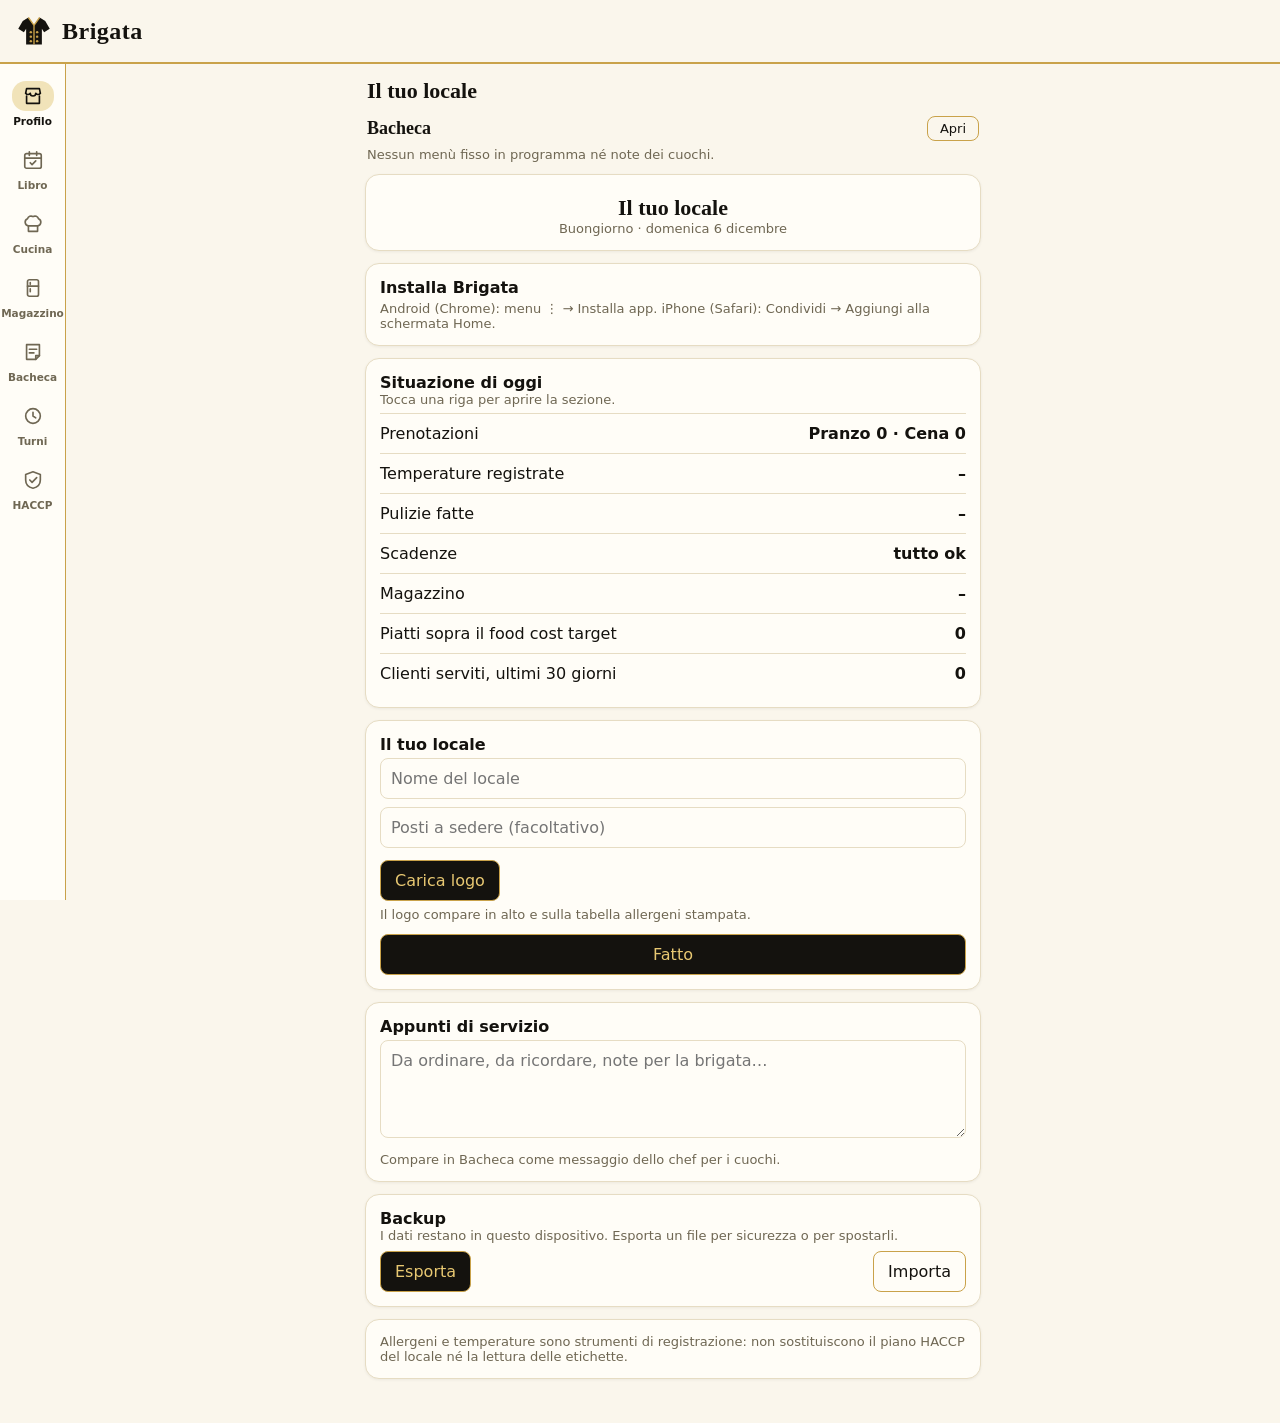
==== index.html @ e75a671b "Add files via upload" ====
<!DOCTYPE html><html lang="it"><head><meta charset="utf-8"><meta name="viewport" content="width=device-width,initial-scale=1"><meta name="theme-color" content="#faf6ec"><link rel="manifest" href="manifest.json"><link rel="icon" href="icon-192.png"><link rel="apple-touch-icon" href="icon-192.png"><title>Brigata</title>
<style>
:root{--bg:#faf6ec;--c:#fffdf7;--t:#14120e;--m:#6f6753;--p:#14120e;--a:#8a6a1c;--g:#c9a24a;--r:#b3261e;--b:#e6dcc3}
*{box-sizing:border-box}body{margin:0;font:16px system-ui,sans-serif;background:var(--bg);color:var(--t);padding:0 0 20px 66px}
header{display:flex;align-items:center;gap:10px;height:64px;padding:0 16px;margin-left:-66px;position:sticky;top:0;z-index:2;background:var(--bg);border-bottom:2px solid var(--g)}
main{padding:0 12px 12px;max-width:640px;margin:auto}
.card{background:var(--c);border:1px solid var(--b);border-radius:14px;padding:14px;margin-bottom:12px;box-shadow:0 1px 3px rgba(20,18,14,.06)}
.row{display:flex;gap:8px;align-items:center;justify-content:space-between}
.m{color:var(--m);font-size:13px}
button{font:inherit;border:1px solid var(--p);border-radius:8px;padding:10px 14px;background:var(--p);color:#e8c872;border-color:var(--g)}
button.g{background:transparent;color:var(--t);border-color:var(--g)}button.g.d{color:var(--r);border-color:var(--r)}
input,select,textarea{font:inherit;width:100%;padding:10px;border:1px solid var(--b);border-radius:8px;background:var(--c);color:var(--t);margin:4px 0}
.tag{display:inline-block;background:#f3e8c8;color:#5c4710;border-radius:20px;padding:2px 9px;font-size:12px;margin:4px 4px 0 0}
.bad{color:var(--r);font-weight:700}.ok{color:var(--t);font-weight:700}.warn{color:var(--a);font-weight:700}
nav{position:fixed;top:64px;bottom:0;left:0;width:66px;display:flex;flex-direction:column;overflow-y:auto;overflow-x:hidden;scrollbar-width:none;background:var(--c);border-right:1px solid var(--g);padding:8px 2px calc(8px + env(safe-area-inset-bottom));z-index:3}
nav button{flex:0 0 auto;width:100%;background:none;border:0;color:var(--m);border-radius:0;padding:9px 1px;font-size:10.5px;font-weight:600;display:flex;flex-direction:column;align-items:center;gap:4px}nav button.on{color:var(--t)}nav button .lb{white-space:nowrap}
dialog{border:0;border-radius:12px;width:min(94vw,560px);max-height:90vh;background:var(--c);color:var(--t);padding:16px}
.chk{display:inline-flex;gap:5px;align-items:center;margin:4px 10px 4px 0;font-size:14px}.chk input{width:auto;margin:0}
table{width:100%;border-collapse:collapse;font-size:13px}td,th{border-bottom:1px solid var(--b);padding:5px 3px;text-align:left}
@media print{nav,header,button,.np{display:none}body{background:#fff;color:#000}}
.bn{font:700 24px/1 Georgia,serif;letter-spacing:.5px;display:flex;flex-direction:column}.bn small{font:italic 12px Georgia,serif;color:var(--a);margin-top:3px;letter-spacing:0}
.pt{font:700 22px Georgia,serif;margin:14px 2px 12px}
.ic{display:flex;padding:4px 10px;border-radius:14px}nav button.on .ic{background:#f1e3b9}
input:focus,select:focus,textarea:focus{outline:2px solid var(--g)}
.bb{display:flex;gap:10px;overflow-x:auto;padding:4px 2px 14px;scroll-snap-type:x proximity}
.tile{flex:0 0 140px;height:190px;border-radius:14px;padding:12px;display:flex;flex-direction:column;justify-content:space-between;scroll-snap-align:start;border:1px solid var(--b);background:var(--c);box-shadow:0 1px 3px rgba(20,18,14,.08);overflow:hidden}
.tile.tv{background:var(--p);color:#faf6ec;border-color:var(--g)}.tile.nt{border-top:3px solid var(--g)}
.tile.add{border:1.5px dashed var(--g);align-items:center;justify-content:center;font-size:34px;color:var(--a);background:transparent;box-shadow:none}.tile.add span{font-size:13px}
.tg{font-size:12px;color:var(--g);font-weight:700;text-transform:uppercase;letter-spacing:.4px}.nt .tg{color:var(--a)}
.big{font:700 34px Georgia,serif;line-height:1.1}.big small{font:13px system-ui}
.tn,.tx{font-size:14px;margin-top:6px;display:-webkit-box;-webkit-box-orient:vertical;overflow:hidden;-webkit-line-clamp:2}.tx{-webkit-line-clamp:7}
.al{background:var(--g);color:#14120e;border-radius:8px;padding:4px 6px;font-size:11px;font-weight:700;margin-bottom:4px}.m2{font-size:12px;opacity:.8;margin-bottom:4px}
.fg{display:grid;grid-template-columns:repeat(2,1fr);gap:10px}.fc{background:var(--c);border:1px solid var(--b);border-radius:14px;padding:10px;text-align:center}.fc svg{width:100%;height:130px}
nav::-webkit-scrollbar{display:none}
.tl{display:flex;gap:10px;overflow-x:auto;margin:0 -12px 8px;padding:2px 12px 10px;scroll-snap-type:x proximity;scrollbar-width:none}
.t{flex:0 0 138px;height:188px;border:1px solid var(--b);border-radius:14px;background:var(--c);box-shadow:0 1px 3px rgba(20,18,14,.08);display:flex;flex-direction:column;overflow:hidden;scroll-snap-align:start;cursor:pointer}
.t .h{background:var(--p);color:#e8c872;padding:8px 10px;font:700 11px system-ui;text-transform:uppercase;letter-spacing:.6px}
.t .dn{font:700 30px/1.1 Georgia,serif;letter-spacing:0}.t .b{padding:8px 10px;font-size:13px;flex:1;overflow:hidden}
.t.n .h{text-transform:none;font-size:13px}.t.imp .h{background:var(--g);color:var(--p)}
.sc{margin-top:6px;background:#f3e8c8;color:#5c4710;border:1px solid var(--g);border-radius:8px;padding:3px 6px;font-size:11px;font-weight:700}
.clamp{display:-webkit-box;-webkit-line-clamp:3;-webkit-box-orient:vertical;overflow:hidden}
.sg{display:flex;background:var(--b);border-radius:12px;padding:3px;margin-bottom:12px}.sg button{flex:1;background:none;border:0;color:var(--m);padding:9px 4px;border-radius:10px;font-weight:600}.sg button.on{background:var(--c);color:var(--t);box-shadow:0 1px 2px rgba(20,18,14,.15)}
@media print{.sg{display:none}}
@media print{body{padding:0}}
.tl.sm .t{flex-basis:112px;height:152px;border-radius:12px}.tl.sm .t .h{font-size:10px;padding:6px 8px}.tl.sm .t .dn{font-size:24px}.tl.sm .t .b{padding:6px 8px;font-size:11.5px}.tl.sm .sc{font-size:10px;padding:2px 5px}
.tt{width:100%;border-collapse:separate;border-spacing:2px;table-layout:fixed;text-align:center;font-size:11px}
.tt th{font-weight:600;color:var(--m);padding:2px 0;line-height:1.25}.tt th.tdy{color:var(--t);box-shadow:inset 0 -2px 0 var(--g)}
.tt td{padding:0}.tt td.tnm{text-align:left;font-size:12px;font-weight:600;overflow:hidden;text-overflow:ellipsis;white-space:nowrap;padding-right:4px;cursor:pointer}
.tt td.txc{background:repeating-linear-gradient(135deg,var(--b) 0 4px,transparent 4px 8px);border-radius:7px}
.tc{display:flex;align-items:center;justify-content:center;height:30px;border-radius:7px;font-weight:700;font-size:12px;cursor:pointer;border:1px dashed var(--b)}
.sP{background:#f1e3b9;color:#5c4710;border:0}.sC{background:#14120e;color:#e8c872;border:0}.sD{background:#c9a24a;color:#14120e;border:0}.sR{border:1px dashed var(--m);color:var(--m)}.sF{background:#e6dcc3;color:#6f6753;border:0}
.tc.tx{opacity:.4;text-decoration:line-through}.tcl{font-style:normal;font-size:9px;color:var(--r);font-weight:700}.tw{width:100%;border-collapse:separate;border-spacing:4px 3px}.tw td{padding:0}
.tw-row{display:flex;gap:10px;padding:10px;border-radius:12px;background:var(--c);border:1px solid var(--b);margin-bottom:8px;cursor:pointer}
.tw-row.tdy{border-color:var(--g);box-shadow:0 0 0 1px var(--g)}.tw-row.off{opacity:.75}
.tw-d{flex:0 0 38px;text-align:center;font-size:11px;color:var(--m);text-transform:uppercase}.tw-d b{display:block;font:700 22px/1.1 Georgia,serif;color:var(--t)}
.tw-r{flex:1;min-width:0}.tw-s{display:flex;gap:6px;align-items:flex-start;margin-bottom:3px}
.tw-s i{font-style:normal;font-size:10px;font-weight:700;color:var(--a);text-transform:uppercase;letter-spacing:.4px;flex:0 0 44px;padding-top:4px}
.tw-c{display:inline-block;background:#f1e3b9;color:#5c4710;border-radius:999px;padding:2px 9px;font-size:12px;margin:0 4px 3px 0;font-weight:600}.tw-c.c{background:#14120e;color:#e8c872}
.tw-x{display:inline-block;background:repeating-linear-gradient(135deg,var(--b) 0 4px,transparent 4px 8px);border-radius:6px;padding:2px 10px;font-size:11px;color:var(--m)}
.tw-wc{flex:1;text-align:center;border-radius:8px;font-size:10px;color:var(--m);cursor:pointer;padding:2px 0}.tw-wc b{display:block;font-size:13px;color:var(--t)}.tw-wc.tdy b{box-shadow:inset 0 -2px 0 var(--g)}
.tw-k{margin-top:3px;height:26px;display:flex;align-items:center;justify-content:center;border-radius:6px;font-weight:700;font-size:11px;border:1px dashed var(--b)}
.tw-k.sP,.tw-k.sC,.tw-k.sD,.tw-k.sF{border:0}.tw-k.xc{border:0;background:repeating-linear-gradient(135deg,var(--b) 0 4px,transparent 4px 8px)}
button:disabled{opacity:.35}
.gr{display:grid;grid-template-columns:14px repeat(7,minmax(0,1fr));gap:2px;margin:0 -12px 6px}.gr>div{min-width:0}
.gr-th{text-align:center;font-size:10px;color:var(--m);line-height:1.2;padding:2px 0;cursor:pointer;text-transform:uppercase}.gr-th b{display:block;font-size:15px;color:var(--t);font-family:Georgia,serif}
.gr-th.tdy b{box-shadow:inset 0 -2px 0 var(--g)}.gr-th.off{opacity:.45}
.gr-bl{writing-mode:vertical-rl;transform:rotate(180deg);font-size:9px;font-weight:700;letter-spacing:.7px;text-transform:uppercase;color:var(--a);display:flex;align-items:center;justify-content:center}
.gr-c{min-height:54px;border-radius:8px;border:1px solid var(--b);background:var(--c);padding:2px 1px;cursor:pointer;overflow:hidden}.gr-c:empty{background:transparent;border:1px dashed var(--b)}
.gr-c.x{border:0;background:repeating-linear-gradient(135deg,var(--b) 0 4px,transparent 4px 8px);cursor:default}
.gr-n{display:block;font-size:9px;letter-spacing:-.2px;font-weight:600;border-radius:5px;padding:1px 2px;margin-bottom:2px;overflow:hidden;text-overflow:ellipsis;white-space:nowrap;background:#f1e3b9;color:#5c4710}
.gr-n.c{background:#14120e;color:#e8c872}.gr-n.r{background:transparent;border:1px dashed var(--m);color:var(--m)}.gr-n.f{background:#e6dcc3;color:#6f6753}
.gr-th.ex::after{content:'';display:block;width:5px;height:5px;border-radius:50%;background:var(--g);margin:1px auto 0}
</style></head><body><header></header><main></main><nav></nav><dialog id="d"></dialog><input type="file" id="f" accept=".json" hidden>
<script>
const AL=['Glutine','Crostacei','Uova','Pesce','Arachidi','Soia','Latte','Frutta a guscio','Sedano','Senape','Sesamo','Solfiti','Lupini','Molluschi'];
const PRE={
'Ristorante':{u:[['Frigo cucina',0,4],['Frigo carni',0,4],['Frigo pesce',-1,2],['Freezer',-25,-18]],t:['Pulizia piani e taglieri','Sanificazione attrezzature','Pulizia pavimenti','Controllo scadenze e rotazione','Pulizia cappa e friggitrice']},
'Bar':{u:[['Frigo latticini',0,4],['Banco frigo',0,4],['Freezer',-25,-18]],t:['Pulizia macchina caffè','Pulizia banco','Sanificazione frullatori','Controllo scadenze','Pulizia servizi']},
'Pasticceria':{u:[['Frigo creme',0,4],['Vetrina refrigerata',0,4],['Freezer',-25,-18]],t:['Sanificazione piani e impastatrici','Pulizia forni','Controllo scadenze e lotti','Pulizia laboratorio','Controllo infestanti']},
'Gastronomia':{u:[['Frigo',0,4],['Banco caldo',65,90],['Freezer',-25,-18]],t:['Sanificazione piani','Pulizia gastronorm e carrelli','Controllo scadenze','Etichettatura prodotti','Pulizia pavimenti']},
'Hotel e mensa':{u:[['Frigo',0,4],['Freezer',-25,-18],['Buffet freddo',0,10],['Buffet caldo',60,90]],t:['Sanificazione cucina','Pulizia buffet','Controllo scadenze','Pulizia pavimenti','Campioni pasto']}};
let S;try{S=JSON.parse(localStorage.getItem('cp'))}catch(e){}
S=S||{loc:'',ing:[],rec:[],u:[],t:[],log:[],done:{}};
const save=()=>{try{localStorage.setItem('cp',JSON.stringify(S))}catch(e){}};
const $=s=>document.querySelector(s),uid=()=>Math.random().toString(36).slice(2,9);
const eur=n=>n.toLocaleString('it-IT',{style:'currency',currency:'EUR'});
const esc=s=>String(s??'').replace(/[&<>"]/g,c=>({'&':'&amp;','<':'&lt;','>':'&gt;','"':'&quot;'}[c]));
const today=()=>new Date().toLocaleDateString('sv'),hm=()=>new Date().toLocaleTimeString('it',{hour:'2-digit',minute:'2-digit'});
const ig=id=>S.ing.find(x=>x.id==id);
const cost=r=>r.items.reduce((s,x)=>{const i=ig(x.i);return i?s+(i.u=='pz'?x.q*i.p:x.q/1000*i.p):s},0);
const als=r=>[...new Set(r.items.flatMap(x=>(ig(x.i)||{al:[]}).al))].sort((a,b)=>a-b);
const tags=a=>a.map(k=>`<span class=tag>${AL[k]}</span>`).join('');
const v=(d,n)=>d.querySelector(`[name=${n}]`).value;
let tab='pro';S.lots=S.lots||[];S.pren=S.pren||[];S.fr=S.fr||[];S.pr=S.pr||[];S.sp=S.sp||[];S.nt=S.nt||[];S.tv=S.tv||[];S.st=S.st||[];S.sh=S.sh||{};S.cl=S.cl||[];S.cw=S.cw||[];S.mag=S.mag||{f:[],shop:[],cu:[]};S.bach=S.bach||[];const days=d=>Math.round((new Date(d)-new Date(today()))/864e5);
function ed(t,h,ok){const d=$('#d');d.innerHTML=`<h3 style="margin-top:0">${t}</h3>${h}<div class=row style="margin-top:12px"><button class=g type=button id=x>Annulla</button><button type=button id=s>Salva</button></div>`;if(!d.open)d.showModal();$('#x').onclick=()=>d.close();$('#s').onclick=()=>{if(ok(d)!==false){d.close();save();draw()}}}
function eIng(id){const n=!id,i=ig(id)||{id:uid(),n:'',p:0,u:'kg',al:[],f:''};
ed(n?'Nuovo ingrediente':'Ingrediente',`<input name=n placeholder="Nome" value="${esc(i.n)}"><div class=row><input name=p type=number step=0.01 placeholder="Prezzo €" value="${i.p||''}"><select name=u>${['kg','l','pz'].map(u=>`<option ${u==i.u?'selected':''}>${u}</option>`).join('')}</select></div><input name=f placeholder="Fornitore" value="${esc(i.f)}"><div class=m>Allergeni presenti</div>${AL.map((a,k)=>`<label class=chk><input type=checkbox value=${k} ${i.al.includes(k)?'checked':''}>${a}</label>`).join('')}`,d=>{if(!v(d,'n').trim())return false;Object.assign(i,{n:v(d,'n').trim(),p:+v(d,'p')||0,u:v(d,'u'),f:v(d,'f'),al:[...d.querySelectorAll('.chk input:checked')].map(c=>+c.value)});if(n)S.ing.push(i)})}
function eRec(id){if(!S.ing.length)return alert('Aggiungi prima almeno un ingrediente.');const n=!id,r=S.rec.find(x=>x.id==id)||{id:uid(),n:'',s:1,fc:30,pv:0,items:[]};
const row=x=>`<div class="row it"><select>${S.ing.map(i=>`<option value=${i.id} ${i.id==x.i?'selected':''}>${esc(i.n)} (${i.u=='pz'?'pz':i.u=='kg'?'g':'ml'})</option>`).join('')}</select><input type=number step=any placeholder="Qtà" value="${x.q||''}" style="width:90px"></div>`;
ed(n?'Nuova ricetta':'Ricetta',`<input name=n placeholder="Nome piatto" value="${esc(r.n)}"><div class=row><input name=s type=number min=1 placeholder="Porzioni" value="${r.s}"><input name=fc type=number placeholder="Food cost target %" value="${r.fc}"></div><input name=pv type=number step=0.01 placeholder="Prezzo di vendita € (facoltativo)" value="${r.pv||''}"><div class=m>Ingredienti: quantità totale della ricetta (g, ml o pezzi)</div><div id=its>${r.items.map(row).join('')}</div><button type=button class=g id=ad>+ Ingrediente</button>`,d=>{if(!v(d,'n').trim())return false;Object.assign(r,{n:v(d,'n').trim(),s:Math.max(1,+v(d,'s')||1),fc:+v(d,'fc')||30,pv:+v(d,'pv')||0,items:[...d.querySelectorAll('.it')].map(e=>({i:e.querySelector('select').value,q:+e.querySelector('input').value||0})).filter(x=>x.q>0)});if(n)S.rec.push(r)});
$('#ad').onclick=()=>$('#its').insertAdjacentHTML('beforeend',row({}));if(!r.items.length)$('#ad').click()}
function eTemp(id){const u=S.u.find(x=>x.id==id);ed(esc(u.n),`<input name=t type=number step=0.1 placeholder="Temperatura °C (ammessi ${u.a} / ${u.b})"><input name=note placeholder="Azione correttiva (se fuori range)">`,d=>{const t=parseFloat(v(d,'t'));if(isNaN(t))return false;const ok=t>=u.a&&t<=u.b;if(!ok&&!v(d,'note').trim()){alert('Fuori range: indica l\'azione correttiva.');return false}S.log.push({u:u.id,n:u.n,t,ok,note:v(d,'note'),d:today(),h:hm()});S.log=S.log.slice(-1000)})}
const nUnit=()=>ed('Nuova zona',`<input name=n placeholder="Nome (es. Frigo verdure)"><div class=row><input name=a type=number placeholder="Min °C"><input name=b type=number placeholder="Max °C"></div>`,d=>{if(!v(d,'n').trim()||v(d,'a')===''||v(d,'b')==='')return false;S.u.push({id:uid(),n:v(d,'n').trim(),a:+v(d,'a'),b:+v(d,'b')})});
const nLot=()=>ed('Nuovo lotto',`<input name=n placeholder="Prodotto"><input name=l placeholder="Lotto / fornitore"><div class=m>Scadenza</div><input name=e type=date>`,d=>{if(!v(d,'n').trim()||!v(d,'e'))return false;S.lots.push({id:uid(),n:v(d,'n').trim(),l:v(d,'l'),e:v(d,'e')})});
const nTask=()=>ed('Nuovo compito di pulizia',`<input name=n placeholder="Compito">`,d=>{if(!v(d,'n').trim())return false;S.t.push({id:uid(),n:v(d,'n').trim()})});
function vI(){return `<button data-a=ni style="width:100%;margin-bottom:10px">+ Nuovo ingrediente</button>`+([...S.ing].sort((a,b)=>a.n.localeCompare(b.n)).map(i=>`<div class=card><div class=row><b>${esc(i.n)}</b><span>${eur(i.p)}/${i.u}</span></div><div class=m>${esc(i.f)}</div>${tags(i.al)}<div class=row style="margin-top:8px"><button class=g data-a=ei data-id=${i.id}>Modifica</button><button class="g d" data-a=di data-id=${i.id}>Elimina</button></div></div>`).join('')||'<div class=m>Inizia dagli ingredienti: prezzo e allergeni alimentano tutto il resto.</div>')}
function vR(){return `<button data-a=nr style="width:100%;margin-bottom:10px">+ Nuova ricetta</button>`+(S.rec.map(r=>{const c=cost(r),cp=c/r.s,sug=cp/(r.fc/100),fr=r.pv?cp/r.pv*100:0;return `<div class=card><div class=row><b>${esc(r.n)}</b><span class=m>${r.s} porz.</span></div><div class=m>Costo ricetta ${eur(c)} · per porzione <b>${eur(cp)}</b></div><div>Prezzo consigliato (food cost ${r.fc}%): <b>${eur(sug)}</b></div>${r.pv?`<div class="${fr>r.fc?'bad':'ok'}">Food cost reale ${fr.toFixed(1)}% · margine ${eur(r.pv-cp)}</div>`:''}${tags(als(r))}<div class=row style="margin-top:8px"><button class=g data-a=er data-id=${r.id}>Modifica</button><button class="g d" data-a=dr data-id=${r.id}>Elimina</button></div></div>`}).join('')||'<div class=m>Crea una ricetta: costo e allergeni si calcolano da soli.</div>')}
function vM(){return `<div class="card np"><div class=m>Tabella allergeni (Reg. UE 1169/2011) calcolata dagli ingredienti. Verifica sempre le etichette dei prodotti.</div><div class=row style="margin-top:8px"><button data-a=print>Stampa / PDF</button><button class=g data-a=share>Condividi testo</button></div></div>`+(S.logo?`<img src="${S.logo}" alt="" style="height:64px">`:'')+(S.loc?`<h2>${esc(S.loc)}</h2>`:'')+(S.rec.map(r=>{const a=als(r);return `<div class=card><b>${esc(r.n)}</b><div>${a.length?tags(a):'<span class=ok>Nessun allergene dichiarato</span>'}</div></div>`}).join('')||'<div class=m>Nessun piatto: aggiungi le ricette.</div>')}
function vH(){const D=today(),L=[...S.log].reverse();return `${vPr()}<div class=card><b>Temperature</b>${S.u.map(u=>{const l=L.find(x=>x.u==u.id);return `<div class=row style="margin-top:8px"><div>${esc(u.n)}<div class=m>${u.a}° / ${u.b}°${l?` · ultima <span class="${l.ok?'':'bad'}">${l.t}°</span> ${l.d.slice(5)} ${l.h}`:''}</div></div><div class=row><button data-a=temp data-id=${u.id}>Registra</button><button class="g d" data-a=du data-id=${u.id}>✕</button></div></div>`}).join('')||'<div class=m>Nessuna zona: aggiungila o carica un profilo in Altro.</div>'}<button class=g data-a=nu style="margin-top:10px">+ Zona</button></div>
<div class=card><b>Lotti e scadenze</b>${[...S.lots].sort((a,b)=>a.e.localeCompare(b.e)).map(x=>{const k=days(x.e);return `<div class=row style="margin-top:8px"><div>${esc(x.n)}<div class=m>${esc(x.l)} · scade ${x.e.slice(5)}</div></div><div class=row><span class="${k<0?'bad':k<=2?'warn':''}">${k<0?'scaduto':k==0?'oggi':k+' g'}</span><button class="g d" data-a=dl data-id=${x.id}>✕</button></div></div>`}).join('')}<button class=g data-a=nl style="margin-top:10px">+ Lotto</button></div>
<div class=card><b>Pulizie di oggi</b>${S.t.map(t=>`<div class=row><label class=chk><input type=checkbox data-a=done data-id=${t.id} ${S.done[D+t.id]?'checked':''}>${esc(t.n)}</label><button class="g d" data-a=dt data-id=${t.id}>✕</button></div>`).join('')}<button class=g data-a=nt style="margin-top:10px">+ Compito</button></div>
<div class=card><div class=row><b>Registro temperature</b><button class="g np" data-a=print>Stampa</button></div><table>${L.slice(0,40).map(x=>`<tr><td>${x.d.slice(5)} ${x.h}</td><td>${esc(x.n)}</td><td class="${x.ok?'':'bad'}">${x.t}°</td><td class=m>${esc(x.note)}</td></tr>`).join('')||'<tr><td class=m>Ancora nessuna lettura.</td></tr>'}</table></div>`}
function vA(){return `<div class=card><input id=loc placeholder="Nome del locale" value="${esc(S.loc)}"></div><div class=card><b>Backup</b><div class=m>I dati restano in questo dispositivo. Esporta un file per sicurezza o per spostarli.</div><div class=row style="margin-top:8px"><button data-a=exp>Esporta</button><button class=g data-a=imp>Importa</button></div></div><div class="card m">Allergeni e temperature sono strumenti di registrazione: non sostituiscono il piano HACCP del locale né la lettura delle etichette.</div>`}
const sv=p=>`<svg viewBox="0 0 24 24" width=22 height=22 fill=none stroke=currentColor stroke-width=1.8 stroke-linecap=round stroke-linejoin=round>${p}</svg>`;
const IC={ing:sv('<path d="M3 9h18l-2 11H5z"/><path d="M8 9l3-5M16 9l-3-5"/>'),rec:sv('<path d="M12 6c-2-2-5-2-8-2v14c3 0 6 0 8 2 2-2 5-2 8-2V4c-3 0-6 0-8 2zM12 6v14"/>'),men:sv('<path d="M3 18h18"/><path d="M5 18a7 7 0 0 1 14 0"/><path d="M12 11V8.5"/><circle cx="12" cy="7.5" r="1"/>'),hac:sv('<path d="M12 3l8 3v6c0 5-3.5 8-8 9-4.5-1-8-4-8-9V6z"/><path d="M8.5 12l2.5 2.5 5-5"/>'),pro:sv('<path d="M4 9l1-5h14l1 5"/><path d="M4 9a3 3 0 0 0 5 0 3 3 0 0 0 6 0 3 3 0 0 0 5 0"/><path d="M5 12v8h14v-8"/>'),mag:sv('<rect x="6" y="2" width="12" height="20" rx="2"/><path d="M6 10h12M9 5v3M9 13v4"/>'),mag:sv('<rect x="6" y="3" width="12" height="18" rx="2"/><path d="M6 10h12M9 6v2M9 13v3"/>'),bac:sv('<path d="M5 4h14v12l-4 4H5z"/><path d="M15 20v-4h4M8 9h8M8 13h5"/>'),cuc:sv('<path d="M7 14v6h10v-6"/><path d="M7 14a4 4 0 0 1-1-7.7A4 4 0 0 1 12 4a4 4 0 0 1 6 2.3A4 4 0 0 1 17 14z"/>'),tur:sv('<circle cx="12" cy="12" r="8"/><path d="M12 8v4l3 2"/>'),pre:sv('<rect x="3" y="5" width="18" height="16" rx="2"/><path d="M3 10h18M8 3v4M16 3v4M9 15l2 2 4-4"/>'),alt:sv('<path d="M4 7h10M18 7h2M4 17h2M10 17h10"/><circle cx="16" cy="7" r="2"/><circle cx="8" cy="17" r="2"/>')};
const LOGO=`<svg viewBox="0 0 32 32" width=36 height=36><path d="M11 4 6 7l-4 7 5 3 2-3v14h14V14l2 3 5-3-4-7-5-3-5 7z" fill="#14120e"/><path d="M11 4l5 7 5-7M16 11v17" fill=none stroke="#c9a24a" stroke-width=1.2 stroke-linejoin=round /><g fill="#c9a24a"><circle cx=13.2 cy=17 r=1.1 /><circle cx=13.2 cy=21 r=1.1 /><circle cx=13.2 cy=25 r=1.1 /><circle cx=18.8 cy=17 r=1.1 /><circle cx=18.8 cy=21 r=1.1 /><circle cx=18.8 cy=25 r=1.1 /></g></svg>`;
const hdr=()=>{$('header').innerHTML=LOGO+`<div class=bn>Brigata${S.loc?`<small>${esc(S.loc)}</small>`:''}</div>`+(S.logo?`<img src="${S.logo}" alt="" style="margin-left:auto;height:36px;width:36px;border-radius:50%;object-fit:cover;border:1px solid var(--g)">`:'')};
const UN=['kg','g','l','ml','pz','ct','pacchetti'];let cf=null;const gF=()=>S.mag.f.find(x=>x.id==cf);
const fSvg=f=>{const it=f.items,dots=(c,x,y)=>Array.from({length:Math.min(c,7)},(_,i)=>`<circle cx=${x+i*7} cy=${y} r=2.4 fill="#c9a24a"/>`).join('');
if(f.k=='cong')return `<svg viewBox="0 0 100 62"><rect x=3 y=22 width=94 height=38 rx=6 fill="#14120e"/><rect x=3 y=8 width=94 height=18 rx=7 fill="#2a2620"/><rect x=38 y=14 width=24 height=4 rx=2 fill="#c9a24a"/>${dots(it.length,30,43)}</svg>`;
const d2=f.k=='frigo'&&f.d==2,h=88/f.sh;let s=`<svg viewBox="0 0 70 110"><rect x=3 y=3 width=64 height=104 rx=7 fill="#14120e" ${f.k=='cella'?'stroke="#c9a24a" stroke-width=1.5':''}/>${d2?'<path d="M35 6v98" stroke="#c9a24a" stroke-width=1.2 />':''}`;
for(let i=0;i<f.sh;i++){const y=12+h*(i+1)-4;s+=`<path d="M9 ${y}h52" stroke="#c9a24a" stroke-opacity=.4 />${dots(it.filter(x=>x.sf==i).length,13,y-5)}`}
return s+(d2?'<rect x=29 y=50 width=2.5 height=18 rx=1.2 fill="#c9a24a"/><rect x=38.5 y=50 width=2.5 height=18 rx=1.2 fill="#c9a24a"/>':'<rect x=57 y=50 width=2.5 height=18 rx=1.2 fill="#c9a24a"/>')+'</svg>'};
const KL={cella:'Cella',frigo:'Frigo',cong:'Congelatore'};
const fCard=f=>{const w=f.items.filter(x=>x.e&&days(x.e)<=2).length;return `<div class=fc data-a=gfo data-id=${f.id}>${fSvg(f)}<b>${esc(f.n)}</b><div class=m>${KL[f.k]}${f.k=='cong'?'':' · '+f.sh+(f.k=='cella'?' scaff.':' ripiani')} · ${f.items.length} art.</div>${w?`<div class=warn>${w} in scadenza</div>`:''}</div>`};
function vG(){const m=S.mag,L=m.shop;return `<button data-a=gf style="width:100%;margin-bottom:10px">+ Frigorifero, cella o congelatore</button>`+(m.f.length?`<div class=fg>${m.f.map(fCard).join('')}</div>`:`<div class=m>Aggiungi i tuoi frigoriferi per tenere l'inventario di tutto quello che hai in cucina.</div>`)+`<h3 class=pt style="font-size:17px">Lista della spesa</h3><div class=card>${L.map(x=>`<div class=row style="padding:6px 0"><label class=chk style="flex:1"><input type=checkbox data-a=gsd data-id=${x.id} ${x.done?'checked':''}><span style="${x.done?'text-decoration:line-through;color:var(--m)':''}">${esc(x.n)}</span></label><span class=m>${x.q?x.q+' '+esc(x.u):''}</span><button class="g d" data-a=gsx data-id=${x.id}>✕</button></div>`).join('')||'<div class=m>Vuota. Dal dettaglio di un frigo tocca "Spesa" accanto a un articolo.</div>'}<div class=row style="margin-top:10px;justify-content:flex-start"><button class=g data-a=gsn>+ Voce</button>${L.length?'<button data-a=gsh>Condividi</button>':''}${L.some(x=>x.done)?'<button class=g data-a=gsc>Svuota spuntati</button>':''}</div></div>`}
function gDet(id){cf=id;const f=gF();if(!f)return;const d=$('#d'),sl=f.k=='cong'?['Pozzetto']:Array.from({length:f.sh},(_,i)=>(f.k=='cella'?'Scaffale ':'Ripiano ')+(i+1)),
rows=k=>f.items.filter(x=>x.sf==k).map(it=>{const e=it.e?days(it.e):null;return `<div class=row style="padding:6px 0;border-top:1px solid var(--b)"><div data-a=gie data-id=${it.id}>${esc(it.n)}<div class=m>${it.q} ${esc(it.u)}${it.e?` · <span class="${e<0?'bad':e<=2?'warn':''}">${e<0?'scaduto':e==0?'scade oggi':'scade tra '+e+' g'}</span>`:''}</div></div><div class=row style="gap:4px"><button class=g data-a=gim data-id=${it.id} data-n=-1>−</button><button class=g data-a=gim data-id=${it.id} data-n=1>+</button><button class=g data-a=gis data-id=${it.id}>Spesa</button><button class="g d" data-a=gix data-id=${it.id}>✕</button></div></div>`}).join('');
d.innerHTML=`<div class=row><h3 style="margin:0">${esc(f.n)}</h3><button class=g data-a=gcl>Chiudi</button></div><div class=m>${KL[f.k]} · tocca un articolo per modificarlo</div>${sl.map((n,k)=>`<div class=m style="margin-top:12px"><b>${n}</b></div>${rows(k)||'<div class=m>vuoto</div>'}`).join('')}<div class=row style="margin-top:14px;justify-content:flex-start"><button data-a=gai>+ Articolo</button><button class=g data-a=gfe>Modifica</button><button class="g d" data-a=gfd>Elimina</button></div>`;if(!d.open)d.showModal()}
function eFr(id){const n=!id,f=S.mag.f.find(x=>x.id==id)||{id:uid(),n:'',k:'frigo',d:1,sh:4,items:[]};
ed(n?'Nuovo frigorifero':'Frigorifero',`<input name=n placeholder="Nome (es. Frigo carni)" value="${esc(f.n)}"><select name=k>${[['cella','Cella'],['frigo','Frigo verticale'],['cong','Congelatore a pozzetto']].map(([k,l])=>`<option value=${k} ${f.k==k?'selected':''}>${l}</option>`).join('')}</select><div class=row><select name=d><option value=1 ${f.d!=2?'selected':''}>1 anta</option><option value=2 ${f.d==2?'selected':''}>2 ante</option></select><input name=sh type=number min=1 max=10 placeholder="Ripiani / scaffali" value="${f.sh}"></div><div class=m>Le ante valgono solo per il frigo; il congelatore non ha ripiani.</div>`,d=>{if(!v(d,'n').trim())return false;Object.assign(f,{n:v(d,'n').trim(),k:v(d,'k'),d:+v(d,'d'),sh:Math.min(10,Math.max(1,+v(d,'sh')||1))});f.items.forEach(i=>{if(f.k=='cong'||i.sf>=f.sh)i.sf=f.k=='cong'?0:f.sh-1});if(n)S.mag.f.push(f);setTimeout(()=>gDet(f.id),0)})}
function eItem(iid){const f=gF(),n=!iid,i=f.items.find(x=>x.id==iid)||{id:uid(),n:'',q:1,u:'kg',sf:0,e:''};
ed(n?'Nuovo articolo':'Articolo',`<input name=n placeholder="Articolo" value="${esc(i.n)}"><div class=row><input name=q type=number step=any placeholder="Quantità" value="${i.q}"><input name=u list=ul placeholder="Unità" value="${esc(i.u)}"></div><datalist id=ul>${[...UN,...S.mag.cu].map(u=>`<option value="${esc(u)}">`).join('')}</datalist>${f.k=='cong'?'':`<select name=sf>${Array.from({length:f.sh},(_,k)=>`<option value=${k} ${i.sf==k?'selected':''}>${f.k=='cella'?'Scaffale ':'Ripiano '}${k+1}</option>`).join('')}</select>`}<div class=m>Scadenza (facoltativa)</div><input name=e type=date value="${i.e||''}"><div class=m>L'unità può essere scritta a mano: resta nell'elenco.</div>`,d=>{if(!v(d,'n').trim())return false;const u=v(d,'u').trim()||'pz';Object.assign(i,{n:v(d,'n').trim(),q:+v(d,'q')||0,u,sf:f.k=='cong'?0:+v(d,'sf'),e:v(d,'e')});if(!UN.includes(u)&&!S.mag.cu.includes(u))S.mag.cu.push(u);if(n)f.items.push(i);setTimeout(()=>gDet(f.id),0)})}
const eSpesa=()=>ed('Voce della lista',`<input name=n placeholder="Cosa serve"><div class=row><input name=q type=number step=any placeholder="Quantità"><input name=u list=ul placeholder="Unità"></div><datalist id=ul>${[...UN,...S.mag.cu].map(u=>`<option value="${esc(u)}">`).join('')}</datalist>`,d=>{if(!v(d,'n').trim())return false;S.mag.shop.push({id:uid(),n:v(d,'n').trim(),q:+v(d,'q')||0,u:v(d,'u').trim()||'pz',done:0})});
const shopTxt=()=>'Lista della spesa'+(S.loc?' · '+S.loc:'')+'\n'+S.mag.shop.filter(x=>!x.done).map(x=>'• '+x.n+(x.q?' '+x.q+' '+x.u:'')).join('\n');
function shopImg(){const L=S.mag.shop.filter(x=>!x.done),c=document.createElement('canvas'),W=720,H=130+L.length*58;c.width=W;c.height=H;const g=c.getContext('2d');g.fillStyle='#faf6ec';g.fillRect(0,0,W,H);g.fillStyle='#14120e';g.fillRect(0,0,W,100);g.fillStyle='#c9a24a';g.font='bold 38px Georgia,serif';g.fillText('Lista della spesa',30,56);g.font='20px Georgia,serif';g.fillText((S.loc||'Brigata')+' · '+new Date().toLocaleDateString('it'),30,86);
L.forEach((x,i)=>{const y=150+i*58;g.fillStyle='#c9a24a';g.beginPath();g.arc(42,y-9,7,0,7);g.fill();g.fillStyle='#14120e';g.font='28px system-ui,sans-serif';g.textAlign='left';g.fillText(x.n,66,y);g.textAlign='right';g.fillText(x.q?x.q+' '+x.u:'',W-30,y)});
c.toBlob(b=>{const f=new File([b],'lista-spesa.png',{type:'image/png'});if(navigator.canShare&&navigator.canShare({files:[f]}))navigator.share({files:[f]}).catch(()=>{});else{const a=document.createElement('a');a.href=URL.createObjectURL(b);a.download='lista-spesa.png';a.click()}})}
const bT=()=>{const D=today(),B=S.bach;return[...B.filter(x=>x.t=='t'&&x.d>=D).sort((a,b)=>(a.d+a.h).localeCompare(b.d+b.h)),...B.filter(x=>x.t=='n').sort((a,b)=>b.d.localeCompare(a.d)).slice(0,12)]};
function vB(){const L=bT();return `<div class=row style="margin:0 2px 6px"><b style="font:700 18px Georgia,serif">Bacheca</b><span class=m>${L.length} in evidenza</span></div><div class=bb><div class="tile add" data-a=bn>+<span>Aggiungi</span></div>${L.map(x=>x.t=='t'?`<div class="tile tv" data-a=bo data-id=${x.id}><div><div class=tg>${fd(x.d)}${x.h?' · '+x.h:''}</div><div class=big>${x.n}<small> persone</small></div><div class=tn>${esc(x.g)}</div></div><div>${x.s=='c'?'<div class=al>Scontrino pasticceria!</div>':'<div class=m2>Dolci della casa</div>'}<div class=tg>€ ${x.p} a persona</div></div></div>`:`<div class="tile nt" data-a=bo data-id=${x.id}><div class=tg>${esc(x.a)} · ${x.d.slice(8)}/${x.d.slice(5,7)}</div><div class=tx>${esc(x.x)}</div></div>`).join('')}</div>`}
function bDet(id){const x=S.bach.find(y=>y.id==id);if(!x)return;const d=$('#d');
d.innerHTML=(x.t=='t'?`<h3 style="margin:0 0 4px">${esc(x.g)}</h3><div class=m>${new Date(x.d+'T12:00').toLocaleDateString('it',{weekday:'long',day:'numeric',month:'long'})}${x.h?' · ore '+x.h:''}</div><div style="margin:10px 0"><b>${x.n}</b> persone · <b>€ ${x.p}</b> a persona · totale <b>${eur(x.n*x.p)}</b></div><div class=m>Menù</div><div style="white-space:pre-wrap;margin-bottom:10px">${esc(x.m)||'—'}</div>${x.s=='c'?'<div class=card style="border-color:var(--g);background:#f3e8c8;margin:0 0 10px"><b>Ricorda lo scontrino della pasticceria</b><div class=m>Il cliente porta il suo dolce.</div></div>':'<div class=m>Dolci della casa</div>'}${x.x?`<div style="white-space:pre-wrap;margin-top:8px">${esc(x.x)}</div>`:''}`:`<div class=tg style="color:var(--a)">${esc(x.a)} · ${x.d.slice(8)}/${x.d.slice(5,7)}</div><div style="white-space:pre-wrap;margin:10px 0">${esc(x.x)}</div>`)+`<div class=row style="margin-top:14px"><button class=g data-a=gcl>Chiudi</button><div class=row><button class=g data-a=be data-id=${id}>Modifica</button><button class="g d" data-a=bd data-id=${id}>Elimina</button></div></div>`;if(!d.open)d.showModal()}
function eTav(id){const n=!id,x=S.bach.find(y=>y.id==id)||{id:uid(),t:'t',g:'',d:today(),h:'',n:'',p:'',m:'',s:'h',x:''};
ed(n?'Nuova tavolata':'Tavolata',`<input name=g placeholder="Gruppo / occasione" value="${esc(x.g)}"><div class=row><input name=d type=date value=${x.d}><input name=h type=time value="${x.h}"></div><div class=row><input name=n type=number min=1 inputmode=numeric placeholder="Persone" value="${x.n}"><input name=p type=number step=0.5 placeholder="€ a persona" value="${x.p}"></div><div class=m>Menù (un piatto per riga, anche fuori carta)</div><textarea name=m rows=5>${esc(x.m)}</textarea><select name=s onchange="document.getElementById('al').style.display=this.value=='c'?'block':'none'"><option value=h ${x.s=='h'?'selected':''}>Dolci della casa</option><option value=c ${x.s=='c'?'selected':''}>Il cliente porta il suo dolce</option></select><div id=al class=card style="display:${x.s=='c'?'block':'none'};border-color:var(--g);background:#f3e8c8;margin:6px 0"><b>Ricorda lo scontrino della pasticceria!</b></div><textarea name=x rows=2 placeholder="Note (allergie, orari…)">${esc(x.x)}</textarea>`,d=>{if(!v(d,'g').trim()||!v(d,'d')||!+v(d,'n'))return false;Object.assign(x,{g:v(d,'g').trim(),d:v(d,'d'),h:v(d,'h'),n:+v(d,'n'),p:+v(d,'p')||0,m:v(d,'m'),s:v(d,'s'),x:v(d,'x')});if(n)S.bach.push(x);if(x.s=='c')setTimeout(()=>alert('Ricorda lo scontrino della pasticceria per il dolce del cliente.'),200)})}
function eNota(id){const n=!id,x=S.bach.find(y=>y.id==id)||{id:uid(),t:'n',a:S.nick||'',x:'',d:today()};
ed(n?'Nuova nota':'Nota',`<input name=a placeholder="Chi scrive (es. Marco)" value="${esc(x.a)}"><textarea name=x rows=5 placeholder="Nota per la brigata…">${esc(x.x)}</textarea>`,d=>{if(!v(d,'x').trim())return false;S.nick=v(d,'a').trim();Object.assign(x,{a:S.nick||'Brigata',x:v(d,'x').trim()});if(n)S.bach.push(x)})}
const MGK={frigo:'Frigorifero',cella:'Cella',cong:'Congelatore'},MGU=['kg','g','l','ml','pz','ct','pacchetti'];let mgs=null;
const tst=m=>{const d=document.createElement('div');d.textContent=m;d.style.cssText='position:fixed;left:50%;bottom:96px;transform:translateX(-50%);background:#14120e;color:#e8c872;padding:10px 16px;border-radius:10px;z-index:9;font-size:14px';document.body.appendChild(d);setTimeout(()=>d.remove(),1800)};
const mgDraw=f=>{const B='fill="#fffdf7" stroke="#14120e" stroke-width="3"',G='fill="#c9a24a"';
if(f.k=='cong')return `<svg viewBox="0 0 120 72" width="100%"><rect x="3" y="14" width="114" height="55" rx="7" ${B}/><rect x="3" y="3" width="114" height="18" rx="6" fill="#14120e"/><rect x="48" y="8" width="24" height="5" rx="2.5" ${G}/><path d="M16 38h88M16 50h88" stroke="#e6dcc3" stroke-width="2"/></svg>`;
const w=f.k=='cella'?100:76,sl=Array.from({length:Math.max(0,f.sh-1)},(_,i)=>`<path d="M10 ${12+96*(i+1)/f.sh}H${w-10}" stroke="#d5c79d" stroke-width="2"/>`).join('');
return `<svg viewBox="0 0 ${w} 120" width="100%"><rect x="3" y="3" width="${w-6}" height="114" rx="8" ${B}/>${sl}${f.a==2&&f.k=='frigo'?`<path d="M${w/2} 3V117" stroke="#14120e" stroke-width="3"/><rect x="${w/2-8}" y="50" width="4" height="22" rx="2" ${G}/><rect x="${w/2+4}" y="50" width="4" height="22" rx="2" ${G}/>`:`<rect x="${w-14}" y="50" width="4" height="22" rx="2" ${G}/>`}</svg>`};
function mgFr(id){const n=!id,f=S.fr.find(x=>x.id==id)||{id:uid(),n:'',k:'frigo',a:1,sh:4};
ed(n?'Nuova unità':'Modifica unità',`<input name=n placeholder="Nome (es. Frigo verdure)" value="${esc(f.n)}"><select name=k>${Object.entries(MGK).map(([k,l])=>`<option value=${k} ${k==f.k?'selected':''}>${l}</option>`).join('')}</select><select name=a><option value=1 ${f.a==1?'selected':''}>Anta singola</option><option value=2 ${f.a==2?'selected':''}>Anta doppia</option></select><input name=sh type=number min=1 max=12 placeholder="Ripiani / scaffali" value="${f.sh}"><div class=m>Frigo: ripiani e ante. Cella: scaffali. Congelatore: pozzetto orizzontale, senza ripiani.</div>`,d=>{if(!v(d,'n').trim())return false;const k=v(d,'k');Object.assign(f,{n:v(d,'n').trim(),k,a:+v(d,'a'),sh:k=='cong'?1:Math.min(12,Math.max(1,+v(d,'sh')||1))});if(n)S.fr.push(f)})}
function mgIt(id,fid,sh){const n=!id,p=S.pr.find(x=>x.id==id)||{id:uid(),n:'',q:1,u:'kg',f:fid,s:sh,e:''},std=MGU.includes(p.u);
ed(n?'Nuovo prodotto':'Prodotto',`<input name=n list=dl placeholder="Prodotto" value="${esc(p.n)}"><datalist id=dl>${S.ing.map(i=>`<option value="${esc(i.n)}">`).join('')}</datalist><div class=row><input name=q type=number step=any value="${p.q}"><select name=u>${MGU.map(u=>`<option ${u==p.u?'selected':''}>${u}</option>`).join('')}</select></div><input name=uc placeholder="Altra unità (se non in lista)" value="${std?'':esc(p.u)}"><div class=m>Scadenza (facoltativa)</div><input name=e type=date value="${p.e||''}">`,d=>{if(!v(d,'n').trim())return false;Object.assign(p,{n:v(d,'n').trim(),q:+v(d,'q')||0,u:v(d,'uc').trim()||v(d,'u'),e:v(d,'e')});if(n)S.pr.push(p)})}
function mgSpE(){ed('Aggiungi all\'ordine',`<input name=n list=dl2 placeholder="Prodotto"><datalist id=dl2>${[...new Set([...S.ing.map(i=>i.n),...S.pr.map(p=>p.n)])].map(x=>`<option value="${esc(x)}">`).join('')}</datalist><div class=row><input name=q type=number step=any value=1><select name=u>${MGU.map(u=>`<option>${u}</option>`).join('')}</select></div><input name=uc placeholder="Altra unità (facoltativa)">`,d=>{if(!v(d,'n').trim())return false;S.sp.push({id:uid(),n:v(d,'n').trim(),q:+v(d,'q')||1,u:v(d,'uc').trim()||v(d,'u'),ok:0})})}
const mgTxt=()=>'Ordine merci'+(S.loc?' — '+S.loc:'')+'\n'+S.sp.filter(x=>!x.ok).map(x=>'• '+x.n+' — '+x.q+' '+x.u).join('\n');
function mgImg(){const L=S.sp.filter(x=>!x.ok),c=document.createElement('canvas'),W=720,H=150+L.length*56+40;c.width=W;c.height=H;const g=c.getContext('2d');g.fillStyle='#faf6ec';g.fillRect(0,0,W,H);g.fillStyle='#14120e';g.fillRect(0,0,W,90);g.fillStyle='#c9a24a';g.font='bold 34px Georgia';g.fillText('Ordine merci',30,58);g.font='28px system-ui';L.forEach((x,i)=>{g.strokeStyle='#14120e';g.lineWidth=2;g.strokeRect(30,128+i*56,26,26);g.fillStyle='#14120e';g.fillText(x.n+'  —  '+x.q+' '+x.u,74,152+i*56)});g.fillStyle='#6f6753';g.font='20px system-ui';g.fillText((S.loc||'Brigata')+' · '+new Date().toLocaleDateString('it'),30,H-16);
c.toBlob(b=>{const f=new File([b],'ordine-merci.png',{type:'image/png'});if(navigator.canShare&&navigator.canShare({files:[f]}))navigator.share({files:[f]}).catch(()=>{});else{const a=document.createElement('a');a.href=URL.createObjectURL(b);a.download='ordine-merci.png';a.click()}})}
function mgUn(f){const L=S.pr.filter(x=>x.f==f.id),nm=f.k=='cella'?'Scaffale':f.k=='cong'?'Pozzetto':'Ripiano',row=p=>{const k=p.e?days(p.e):0;return `<div class=row style="padding:8px 0;border-top:1px solid var(--b)"><div data-a=xei data-id=${p.id} style="flex:1"><b>${esc(p.n)}</b><div class=m><span class="${p.q<=0?'bad':''}">${p.q} ${esc(p.u)}</span>${p.e?` · <span class="${k<0?'bad':k<=2?'warn':''}">scade ${p.e.slice(8)}/${p.e.slice(5,7)}</span>`:''}</div></div><div class=row><button class=g data-a=xqm data-id=${p.id}>−</button><button class=g data-a=xqp data-id=${p.id}>+</button><button class=g data-a=xcs data-id=${p.id}>Ordina</button></div></div>`};
return `<button class=g data-a=xmb style="margin-bottom:10px">‹ Magazzino</button><div class=card><div class=row style="justify-content:flex-start;gap:14px;align-items:flex-start"><div style="width:${f.k=='cong'?96:56}px;flex:none">${mgDraw(f)}</div><div style="flex:1"><b style="font:700 19px Georgia,serif">${esc(f.n)}</b><div class=m>${MGK[f.k]}${f.k=='frigo'?(f.a==2?' · anta doppia':' · anta singola'):''}</div><div class=row style="margin-top:8px;justify-content:flex-start;flex-wrap:wrap"><button class=g data-a=xefr data-id=${f.id}>Modifica</button><button class=g data-a=xtz data-id=${f.id}>Registro temp.</button><button class="g d" data-a=xdf data-id=${f.id}>✕</button></div></div></div></div>`+Array.from({length:f.sh},(_,i)=>{const s=i+1,l=L.filter(x=>(+x.s||1)==s);return `<div class=card><div class=row><b>${f.k=='cong'?nm:nm+' '+s}</b><button class=g data-a=xit data-s=${s}>+ Prodotto</button></div>${l.map(row).join('')||'<div class=m>Vuoto</div>'}</div>`}).join('')}
function mgSp(){const L=S.sp;return `<button class=g data-a=xmb style="margin-bottom:10px">‹ Magazzino</button><div class=card><b>Ordine merci</b><div class=row style="margin:8px 0;justify-content:flex-start"><button data-a=xsa>+ Aggiungi</button><button class=g data-a=xst>Testo</button><button class=g data-a=xsi>Immagine</button></div>${L.map(x=>`<div style="padding:8px 0;border-top:1px solid var(--b)"><div class=row><label class=chk style="margin:0;min-width:0"><input type=checkbox data-a=xsk data-id=${x.id} ${x.ok?'checked':''}><span style="${x.ok?'text-decoration:line-through;color:var(--m)':''}">${esc(x.n)}</span></label><button class="g d" data-a=xsd data-id=${x.id}>✕</button></div><div class=row style="margin-top:6px;justify-content:flex-start;gap:8px"><button class=g data-a=xsq data-id=${x.id} data-d=-1 style="width:44px">−</button><b data-a=xsE data-id=${x.id} style="min-width:72px;text-align:center;font-size:17px">${x.q} <span class=m>${esc(x.u)}</span></b><button class=g data-a=xsq data-id=${x.id} data-d=1 style="width:44px">+</button></div></div>`).join('')||'<div class=m>Ordine vuoto: dal magazzino tocca "Ordina" su un prodotto.</div>'}${L.some(x=>x.ok)?'<button class=g data-a=xsc style="margin-top:10px">Rimuovi gli ordinati</button>':''}</div><div class=m>Con − e + cambi la quantità, toccandola la scrivi a mano. Condividi l'ordine su WhatsApp come testo o come immagine.</div>`}
function vMag(){if(mgs=='spesa')return mgSp();const f=S.fr.find(x=>x.id==mgs);if(f)return mgUn(f);mgs=null;const nS=S.sp.filter(x=>!x.ok).length;
return `<div class=row style="margin-bottom:10px;justify-content:flex-start"><button data-a=xfr>+ Unità</button><button class=g data-a=xsp>Ordine merci${nS?` (${nS})`:''}</button></div>`+(S.fr.length?`<div style="display:grid;grid-template-columns:1fr 1fr;gap:10px">${S.fr.map(f=>{const L=S.pr.filter(x=>x.f==f.id),al=L.filter(x=>x.e&&days(x.e)<=2).length;return `<div class=card data-a=xmu data-id=${f.id} style="margin:0;text-align:center;padding:10px"><div style="width:${f.k=='cong'?'100%':'58%'};margin:0 auto 6px">${mgDraw(f)}</div><b>${esc(f.n)}</b><div class=m>${MGK[f.k]} · ${L.length} prodotti</div>${al?`<div class=warn>${al} in scadenza</div>`:''}</div>`}).join('')}</div>`:'<div class=m>Nessuna unità: aggiungi frigoriferi, celle e congelatori della tua cucina, poi inserisci i prodotti ripiano per ripiano.</div>')}
const bcDay=d=>new Date(d+'T12:00');
function bcTiles(h){const D=today(),tv=S.tv.filter(x=>x.d>=D).sort((a,b)=>a.d.localeCompare(b.d)),nt=[...S.nt].sort((a,b)=>(b.i||0)-(a.i||0)||b.d.localeCompare(a.d)||b.id.localeCompare(a.id));const hd=`<div class=row style="margin:2px 2px 6px"><b style="font:700 18px Georgia,serif">Bacheca</b><button class=g data-a=tab data-id=bac style="padding:4px 12px;font-size:13px">Apri</button></div>`;if(!tv.length&&!nt.length)return h?hd+'<div class=m style="margin:0 2px 12px">Nessun menù fisso in programma né note dei cuochi.</div>':'';
const A=t=>{const dt=bcDay(t.d);return `<div class=t data-a=xtv data-id=${t.id}><div class=h>${dt.toLocaleDateString('it',{weekday:'short'})} · ${dt.toLocaleDateString('it',{month:'short'})}<div class=dn>${dt.getDate()}</div></div><div class=b><b class=clamp>${esc(t.n)}</b><div class=m>${t.p} persone${t.pr?` · ${eur(t.pr)}`:''}</div>${t.dl=='cli'?'<div class=sc>Scontrino pasticceria</div>':''}</div></div>`},
N=t=>`<div class="t n${t.i?' imp':''}" data-a=xnt data-id=${t.id}><div class=h>${esc(t.a||'Nota')}<div style="font-weight:400;opacity:.8">${fd(t.d)}</div></div><div class=b><div class=clamp style="-webkit-line-clamp:6">${esc(t.x)}</div></div></div>`;
return (h?hd:'')+`<div class=tl>${tv.map(A).join('')}${nt.map(N).join('')}</div>`}
function vBac(){const D=today(),tv=S.tv.filter(x=>x.d>=D).sort((a,b)=>a.d.localeCompare(b.d)),past=S.tv.filter(x=>x.d<D).sort((a,b)=>b.d.localeCompare(a.d)).slice(0,10),nt=[...S.nt].sort((a,b)=>(b.i||0)-(a.i||0)||b.d.localeCompare(a.d)||b.id.localeCompare(a.id)),memo=(S.memo||'').trim();
const A=t=>{const dt=bcDay(t.d);return `<div class=t data-a=xtv data-id=${t.id}><div class=h>${dt.toLocaleDateString('it',{weekday:'short'})} · ${dt.toLocaleDateString('it',{month:'short'})}<div class=dn>${dt.getDate()}</div></div><div class=b><b class=clamp>${esc(t.n)}</b><div class=m style="font-size:11px">${t.p} persone${t.pr?` · ${eur(t.pr)}`:''}</div>${t.dl=='cli'?'<div class=sc>Scontrino pasticceria</div>':''}</div></div>`},
N=t=>`<div class="t n${t.i?' imp':''}" data-a=xnt data-id=${t.id}><div class=h>${esc(t.a||'Nota')}<div style="font-weight:400;opacity:.8">${fd(t.d)}</div></div><div class=b><div class=clamp style="-webkit-line-clamp:6">${esc(t.x)}</div></div></div>`,
h=t=>`<h3 class=pt style="font-size:17px;margin:14px 2px 8px">${t}</h3>`;
return `<div class=row style="margin-bottom:6px;justify-content:flex-start"><button data-a=xbt>+ Tavolata</button><button data-a=xbn>+ Nota</button></div>`
+(memo?`<div class=card style="border-color:var(--g);background:#fbf3d9;margin-top:10px"><div style="color:var(--a);font-weight:700;letter-spacing:.5px;text-transform:uppercase;font-size:11px">Messaggio dello chef${S.memoD?' · '+S.memoD.slice(8)+'/'+S.memoD.slice(5,7):''}</div><div style="white-space:pre-wrap;margin-top:6px">${esc(memo)}</div></div>`:'')
+h('Tavolate')+(tv.length?`<div class="tl sm">${tv.map(A).join('')}</div>`:'<div class=m style="margin:0 2px">Nessuna tavolata in programma.</div>')
+(past.length?`<div class=m style="margin:10px 2px 4px">Tavolate passate</div>`+past.map(t=>`<div class="card row" data-a=xtv data-id=${t.id} style="padding:8px 10px;margin-bottom:6px"><span>${fd(t.d)} · ${esc(t.n)}</span><span class=m>${t.p} pers.</span></div>`).join(''):'')
+h('Note dei cuochi')+(nt.length?`<div class="tl sm">${nt.map(N).join('')}</div>`:'<div class=m style="margin:0 2px">Nessuna nota dei cuochi.</div>')
+`<div class=m style="margin:10px 2px">Tocca un riquadro per i dettagli. Per ora la bacheca resta su questo dispositivo.</div>`}
function bcEN(id){const n=!id,t=S.nt.find(x=>x.id==id)||{id:uid(),a:S.me||'',x:'',d:today(),i:0};
ed(n?'Nuova nota':'Nota',`<input name=a placeholder="Chi scrive (es. Marco)" value="${esc(t.a)}"><textarea name=x rows=5 placeholder="Nota per la brigata…">${esc(t.x)}</textarea><label class=chk><input type=checkbox name=i ${t.i?'checked':''}>Importante</label>`,d=>{if(!v(d,'x').trim())return false;S.me=v(d,'a').trim()||S.me;Object.assign(t,{a:v(d,'a').trim(),x:v(d,'x').trim(),i:d.querySelector('[name=i]').checked?1:0});if(n)S.nt.push(t)})}
function bcET(id){const n=!id,t=S.tv.find(x=>x.id==id)||{id:uid(),n:'',d:today(),p:'',m:'',dl:'casa',dd:'',pr:'',nt:''};
ed(n?'Nuova tavolata':'Tavolata',`<input name=n placeholder="Nome / occasione (es. Compleanno Rossi)" value="${esc(t.n)}"><div class=row><input name=d type=date value="${t.d}"><input name=p type=number min=1 placeholder="Persone" value="${t.p}"></div><input name=pr type=number step=0.5 placeholder="Prezzo a persona €" value="${t.pr||''}"><div class=m>Menù fisso (anche piatti fuori carta)</div><textarea name=m rows=5 placeholder="Antipasti, primi, secondi…">${esc(t.m)}</textarea><div class=m>Dolce</div><select name=dl><option value=casa ${t.dl=='casa'?'selected':''}>Dolci della casa</option><option value=cli ${t.dl=='cli'?'selected':''}>Portano il loro dolce</option></select><textarea name=dd rows=2 placeholder="Quali dolci della casa (se scelti)">${esc(t.dd)}</textarea><input name=nt placeholder="Note (allergie, orari, torta…)" value="${esc(t.nt)}">`,d=>{if(!v(d,'n').trim()||!v(d,'d')||!(+v(d,'p')>0))return false;Object.assign(t,{n:v(d,'n').trim(),d:v(d,'d'),p:+v(d,'p'),pr:+v(d,'pr')||0,m:v(d,'m').trim(),dl:v(d,'dl'),dd:v(d,'dd').trim(),nt:v(d,'nt').trim()});if(n)S.tv.push(t);if(t.dl=='cli')setTimeout(()=>alert('Ricorda: chiedi lo scontrino della pasticceria.'),60)})}
const bcDet=(h,fe,fx)=>{const D=$('#d');D.innerHTML=h+`<div class=row style="margin-top:14px"><button class="g d" type=button id=dx>Elimina</button><button class=g type=button id=de>Modifica</button><button type=button id=dc>Chiudi</button></div>`;D.showModal();$('#dc').onclick=()=>D.close();$('#de').onclick=()=>{D.close();fe()};$('#dx').onclick=()=>{if(confirm('Eliminare?')){fx();save();D.close();draw()}}};
function bcDTv(id){const t=S.tv.find(x=>x.id==id);if(!t)return;bcDet(`<h3 style="margin:0 0 4px;font-family:Georgia,serif">${esc(t.n)}</h3><div>${bcDay(t.d).toLocaleDateString('it',{weekday:'long',day:'numeric',month:'long',year:'numeric'})}</div><div class=m>${t.p} persone${t.pr?` · ${eur(t.pr)} a persona · totale ${eur(t.pr*t.p)}`:''}</div><div class=m style="margin-top:12px">Menù fisso</div><div style="white-space:pre-wrap">${esc(t.m)||'–'}</div><div class=m style="margin-top:12px">Dolce</div>${t.dl=='cli'?'<div class=card style="background:#f3e8c8;border-color:var(--g);margin:6px 0 0"><b>Portano il loro dolce</b><div>Ricorda di chiedere lo scontrino della pasticceria.</div></div>':`<div style="white-space:pre-wrap">Dolci della casa${t.dd?': '+esc(t.dd):''}</div>`}${t.nt?`<div class=m style="margin-top:12px">Note</div><div style="white-space:pre-wrap">${esc(t.nt)}</div>`:''}`,()=>bcET(id),()=>{S.tv=S.tv.filter(x=>x.id!=id)})}
function bcDNt(id){const t=S.nt.find(x=>x.id==id);if(!t)return;bcDet(`<div class=m>${esc(t.a||'Nota')} · ${fd(t.d)}${t.i?' · <b class=warn>importante</b>':''}</div><div style="white-space:pre-wrap;margin-top:8px;font-size:17px">${esc(t.x)}</div>`,()=>bcEN(id),()=>{S.nt=S.nt.filter(x=>x.id!=id)})}
let sub='rec';
const go=id=>{if(['rec','ing','men'].includes(id)){sub=id;tab='cuc'}else tab=id;draw();scrollTo(0,0)};
function vCuc(){const V={rec:vR,ing:vI,men:vM};return `<div class=sg>${[['rec','Ricette'],['ing','Ingredienti'],['men','Menù']].map(([k,l])=>`<button data-a=xsub data-id=${k} class="${k==sub?'on':''}">${l}</button>`).join('')}</div>`+V[sub]()}
const TRN=['dom','lun','mar','mer','gio','ven','sab'],TRC=[['P','Pranzo'],['C','Cena'],['D','Doppio'],['R','Riposo'],['F','Ferie']];
const trD=(k,n)=>{const d=new Date(k+'T12:00');d.setDate(d.getDate()+n);return d.toLocaleDateString('sv')};
const trMon=k=>{const d=new Date(k+'T12:00');d.setDate(d.getDate()-(d.getDay()+6)%7);return d.toLocaleDateString('sv')};
const trF=k=>TRN[new Date(k+'T12:00').getDay()]+' '+k.slice(8)+'/'+k.slice(5,7),trR=k=>k.slice(8)+'/'+k.slice(5,7)+'/'+k.slice(2,4);
const trCW=()=>{if(Array.isArray(S.cw)){const o={};S.cw.forEach(w=>o[w]='T');S.cw=o}return S.cw};
const trSvc=k=>{const v=trCW()[new Date(k+'T12:00').getDay()]||'',per=S.cl.some(c=>k>=c.a&&k<=c.b);return {p:per||v=='P'||v=='T',c:per||v=='C'||v=='T'}};
const trClosed=k=>{const x=trSvc(k);return x.p&&x.c};
let trW=trMon(today());
const trDi=k=>((Math.round((new Date(k+'T12:00')-new Date(S.tpl.a+'T12:00'))/864e5)%14)+14)%14;
const trSh=k=>{const t=S.tpl;if(!t||!t.on)return S.sh[k]||{};const o={...(t.d[trDi(k)]||{}),...(S.sh[k]||{})};for(const x in o)if(!o[x])delete o[x];return o};
let trSc='all';
const trSet=(k,pid,val)=>{const t=S.tpl,fx=t&&t.on;if(fx&&trSc=='all'){const i=trDi(k),m=t.d[i]=t.d[i]||{};if(val)m[pid]=val;else delete m[pid];if(S.sh[k])delete S.sh[k][pid]}else{const m=S.sh[k]=S.sh[k]||{};if(val)m[pid]=val;else if(fx)m[pid]='';else delete m[pid];if(fx&&(t.d[trDi(k)]||{})[pid]==(m[pid]||undefined))delete m[pid]}};
const trScope=()=>S.tpl&&S.tpl.on?`<div class=sg style="margin-bottom:10px"><button type=button data-sc=all class="${trSc=='all'?'on':''}">Sempre</button><button type=button data-sc=one class="${trSc=='one'?'on':''}">Solo questa data</button></div>`:'';
const trWireScope=(D,paint)=>D.querySelectorAll('[data-sc]').forEach(b=>b.onclick=()=>{trSc=b.dataset.sc;paint()});
const trLockCard=()=>{const t=S.tpl;return t&&t.on?`<div class=card style="padding:10px 12px;border-color:var(--g)"><div class=row><div><b>Piano fisso attivo</b><div class=m style="font-size:12px">Le due settimane si ripetono nel tempo finché non le modifichi.</div></div><button class=g data-a=ysb style="padding:6px 10px;font-size:13px">Sblocca</button></div></div>`:`<div class=card style="padding:10px 12px"><b>Piano fisso</b><div class=m style="font-size:12px">Blocca le due settimane mostrate: si ripeteranno ogni due settimane finché non le modifichi.</div><button data-a=ysl style="margin-top:8px;padding:6px 12px;font-size:13px">Blocca questo piano</button></div>`};
function trPick(pid,k){const p=S.st.find(x=>x.id==pid),D=$('#d'),sv=trSvc(k),bad=c=>(c=='P'&&sv.p)||(c=='C'&&sv.c)||(c=='D'&&(sv.p||sv.c));trSc='all';
const paint=()=>{const cur=trSh(k)[pid]||'';D.innerHTML=`<h3 style="margin:0 0 10px">${esc(p.n)} · ${trF(k)}</h3>${trScope()}${sv.p||sv.c?`<div class=m style="margin-bottom:8px">${sv.p?'Pranzo chiuso':'Cena chiusa'}: i turni che lo includono non sono disponibili.</div>`:''}<div style="display:grid;grid-template-columns:1fr 1fr;gap:8px">${TRC.map(([c,l])=>`<button type=button class="${cur==c?'':'g'}" data-c=${c}${bad(c)?' disabled style="opacity:.35"':''}>${c} · ${l}</button>`).join('')}</div><div class=row style="margin-top:12px"><button class="g d" type=button data-c=x>Svuota</button><button class=g type=button id=dc>Chiudi</button></div>`;
D.querySelectorAll('[data-c]').forEach(b=>b.onclick=()=>{const c=b.dataset.c;trSet(k,pid,c=='x'?'':c);save();D.close();draw()});trWireScope(D,paint);$('#dc').onclick=()=>D.close()};paint();D.showModal()}
function trSt(id){const n=!id,p=S.st.find(x=>x.id==id)||{id:uid(),n:'',r:''},D=$('#d');D.innerHTML=`<h3 style="margin:0 0 8px">${n?'Nuova persona':'Persona'}</h3><input name=n placeholder="Nome" value="${esc(p.n)}"><input name=r placeholder="Ruolo (es. Chef, Sous chef, Commis)" value="${esc(p.r)}"><div class=row style="margin-top:12px">${n?'':'<button class="g d" type=button id=dx>Elimina</button>'}<button class=g type=button id=dc>Annulla</button><button type=button id=ds>Salva</button></div>`;D.showModal();$('#dc').onclick=()=>D.close();$('#ds').onclick=()=>{const nm=v(D,'n').trim();if(!nm)return;Object.assign(p,{n:nm,r:v(D,'r').trim()});if(n)S.st.push(p);save();D.close();draw()};if(!n)$('#dx').onclick=()=>{if(confirm('Eliminare '+p.n+' e i suoi turni?')){S.st=S.st.filter(x=>x.id!=id);for(const k in S.sh)delete S.sh[k][id];if(S.tpl)for(const i in S.tpl.d)delete S.tpl.d[i][id];save();D.close();draw()}}}
const trCl=()=>ed('Periodo di chiusura',`<div class=m>Dal</div><input name=a type=date value="${today()}"><div class=m>Al (incluso)</div><input name=b type=date value="${today()}"><input name=n placeholder="Motivo (ferie estive, lavori…)">`,d=>{const a=v(d,'a'),b=v(d,'b');if(!a||!b||b<a){alert('Controlla le date.');return false}S.cl.push({id:uid(),a,b,n:v(d,'n').trim()})});
function trCopy(m){const days=[...Array(7)].map((_,i)=>trD(m,i));if(days.some(k=>Object.keystrSh(k).length)&&!confirm('Sostituire i turni di questa settimana con quelli della precedente?'))return;days.forEach(k=>{if(trClosed(k))return;const src=S.sh[trD(k,-7)];if(src)S.sh[k]={...src};else delete S.sh[k]});save();draw()}
let trV='gr';
const trRow=k=>{const D=today(),sv=trSvc(k),m=trSh(k),f=g=>S.st.filter(p=>g(m[p.id]||'')),chips=(L,c)=>L.map(p=>`<span class="tw-c ${c}">${esc(p.n)}</span>`).join('')||'<span class=m>—</span>',rest=S.st.filter(p=>m[p.id]=='R'||m[p.id]=='F').map(p=>esc(p.n)+(m[p.id]=='F'?' (ferie)':'')).join(', '),per=S.cl.find(c=>k>=c.a&&k<=c.b),
ln=(l,c,cl,L)=>`<div class=tw-s><i>${l}</i><div>${cl?'<span class=tw-x>Chiuso</span>':chips(L,c)}</div></div>`;
return `<div class="tw-row${k==D?' tdy':''}${sv.p&&sv.c?' off':''}" data-a=ydy data-k=${k}><div class=tw-d>${TRN[new Date(k+'T12:00').getDay()]}<b>${k.slice(8)}</b></div><div class=tw-r>${ln('Pranzo','',sv.p,f(c=>c=='P'||c=='D'))}${ln('Cena','c',sv.c,f(c=>c=='C'||c=='D'))}${rest?`<div class=m style="font-size:11px">Riposo/ferie: ${rest}</div>`:''}${per?`<div class=m style="font-size:11px">${esc(per.n||'Chiusura')}</div>`:''}</div></div>`};
function trDay(k){const D=$('#d'),sv=trSvc(k),tg=(c,s)=>{if(s=='R'||s=='F')return c==s?'':s;let P=c=='P'||c=='D',C=c=='C'||c=='D';if(s=='P')P=!P;else C=!C;return P&&C?'D':P?'P':C?'C':''};trSc='all';
const paint=()=>{const o=trSh(k);D.innerHTML=`<h3 style="margin:0 0 4px">${trF(k)}</h3>${trScope()}${sv.p||sv.c?`<div class=m style="margin-bottom:6px">${sv.p&&sv.c?'Chiuso tutto il giorno':sv.p?'Pranzo chiuso':'Cena chiusa'}</div>`:''}${S.st.map(p=>{const c=o[p.id]||'',has=s=>c==s||c=='D'&&(s=='P'||s=='C');return `<div style="padding:8px 0;border-top:1px solid var(--b)"><div class=row style="margin-bottom:6px"><b>${esc(p.n)}</b><span class=m>${esc(p.r)}</span></div><div class=row style="gap:4px">${[['P','Pranzo'],['C','Cena'],['R','Riposo'],['F','Ferie']].map(([s,l])=>`<button type=button data-p=${p.id} data-s=${s} class="${has(s)?'':'g'}"${(s=='P'&&sv.p||s=='C'&&sv.c)&&!has(s)?' disabled':''} style="flex:1;padding:8px 2px;font-size:13px">${l}</button>`).join('')}</div></div>`}).join('')}<button type=button id=dc style="width:100%;margin-top:12px">Fatto</button>`;
D.querySelectorAll('[data-p]').forEach(b=>b.onclick=()=>{trSet(k,b.dataset.p,tg(trSh(k)[b.dataset.p]||'',b.dataset.s));save();paint()});trWireScope(D,paint);$('#dc').onclick=()=>D.close()};
paint();D.onclose=()=>{D.onclose=null;draw()};D.showModal()}
const grWeek=m=>{const D=today(),days=[...Array(7)].map((_,i)=>trD(m,i)),sv=days.map(trSvc),any=days.some(k=>S.st.some(p=>['R','F'].includes(trSh(k)[p.id])));
const hd=days.map((k,i)=>`<div class="gr-th${k==D?' tdy':''}${sv[i].p&&sv[i].c?' off':''}${S.tpl&&S.tpl.on&&Object.keys(S.sh[k]||{}).length?' ex':''}" data-a=ydy data-k=${k}>${TRN[new Date(k+'T12:00').getDay()]}<b>${k.slice(8)}</b></div>`).join('');
const row=(lbl,cls,pick,flag)=>`<div class=gr-bl>${lbl}</div>`+days.map((k,i)=>{const o=trSh(k);if(sv[i][flag])return '<div class="gr-c x"></div>';return `<div class=gr-c data-a=ydy data-k=${k}>${S.st.filter(p=>pick(o[p.id]||'')).map(p=>`<span class="gr-n ${cls}">${esc(p.n)}</span>`).join('')}</div>`}).join('');
const off=any?'<div class=gr-bl>Off</div>'+days.map(k=>{const o=trSh(k);return `<div class=gr-c data-a=ydy data-k=${k} style="min-height:0">${S.st.filter(p=>o[p.id]=='R'||o[p.id]=='F').map(p=>`<span class="gr-n ${o[p.id]=='F'?'f':'r'}">${esc(p.n)}</span>`).join('')}</div>`}).join(''):'';
return `<div class=row style="margin:12px 2px 6px"><b style="font:700 16px Georgia,serif">${trR(days[0]).slice(0,5)} – ${trR(days[6]).slice(0,5)}</b>${S.tpl&&S.tpl.on?`<span class=m>Sett. ${trDi(m)<7?'A':'B'}</span>`:`<button class=g data-a=ycp data-id=${m} style="padding:4px 10px;font-size:12px">Copia sett. prec.</button>`}</div><div class=gr><div></div>${hd}${row('Pranzo','',c=>c=='P'||c=='D','p')}${row('Cena','c',c=>c=='C'||c=='D','c')}${off}</div>`};
function vTur(){const D=today(),cls=[...S.cl].sort((a,b)=>a.a.localeCompare(b.a)),
wkD=m=>{const days=[...Array(7)].map((_,i)=>trD(m,i));return `<div class=row style="margin:14px 2px 8px"><b style="font:700 16px Georgia,serif">${trR(days[0]).slice(0,5)} – ${trR(days[6]).slice(0,5)}</b><button class=g data-a=ycp data-id=${m} style="padding:4px 10px;font-size:12px">Copia sett. prec.</button></div>`+days.map(trRow).join('')},
wkP=(p,m)=>`<div class=m style="font-size:10px;margin-top:6px">${trR(m).slice(0,5)} – ${trR(trD(m,6)).slice(0,5)}</div><div style="display:flex;gap:3px">${[...Array(7)].map((_,i)=>{const k=trD(m,i),c=trSh(k)[p.id]||'',sv=trSvc(k),full=sv.p&&sv.c;return `<div class="tw-wc${k==D?' tdy':''}"${full?'':` data-a=ycell data-id=${p.id} data-k=${k}`}><span>${'dlmmgvs'[new Date(k+'T12:00').getDay()]}</span><b>${k.slice(8)}</b><div class="tw-k ${full?'xc':c?'s'+c:''}">${full?'':c}</div></div>`}).join('')}</div>`;
return `<div class=row style="margin-bottom:10px"><div class=row style="gap:6px"><button class=g data-a=ytn>‹</button><button class=g data-a=ytt>Oggi</button><button class=g data-a=ytp>›</button></div><button data-a=yst>+ Persona</button></div>`+(S.st.length?trLockCard():'')
+(S.st.length?`<div class=sg>${[['gr','Griglia'],['per','Persone']].map(([k,l])=>`<button data-a=yv data-id=${k} class="${k==trV?'on':''}">${l}</button>`).join('')}</div>`+(trV=='gr'?`<div class=m style="margin:0 2px">Tocca un giorno per assegnare i turni di pranzo e cena.</div>`+grWeek(trW)+grWeek(trD(trW,7))+`<div class=m style="margin:0 2px 12px">Riga Off: riposo (tratteggiato) e ferie (grigio).</div>`:`<div class=m style="margin:0 2px 8px">Tocca un giorno per cambiare il turno di quella persona.</div>`+S.st.map(p=>`<div class=card><div class=row><b data-a=yes data-id=${p.id}>${esc(p.n)}</b><span class=m>${esc(p.r)}</span></div>${wkP(p,trW)}${wkP(p,trD(trW,7))}</div>`).join('')+`<div class=m style="margin:0 2px 12px">${TRC.map(([c,l])=>`<span class="tc s${c}" style="display:inline-flex;width:20px;height:20px;font-size:10px;vertical-align:middle;margin:0 2px 0 8px">${c}</span>${l}`).join('')}</div>`):`<div class=card><div class=m>Aggiungi le persone della brigata per compilare i turni: due settimane alla volta, con pranzo, cena, doppio, riposo e ferie.</div></div>`)
+`<div class=card><b>Chiusure del ristorante</b><div class=m style="margin:6px 0 4px">Chiusura settimanale: tocca per chiudere il pranzo, la cena o entrambi</div><table class=tw>${[1,2,3,4,5,6,0].map(w=>{const v=trCW()[w]||'',L=v=='P'||v=='T',C=v=='C'||v=='T';return `<tr><td style="width:40px;font-weight:600">${TRN[w]}</td><td><button class="${L?'':'g'}" data-a=ycw data-id="${w}P" style="width:100%;padding:7px 2px;font-size:12px">Pranzo${L?' chiuso':''}</button></td><td><button class="${C?'':'g'}" data-a=ycw data-id="${w}C" style="width:100%;padding:7px 2px;font-size:12px">Cena${C?' chiusa':''}</button></td></tr>`}).join('')}</table><div class=m style="margin:12px 0 2px">Periodi di chiusura (ferie, lavori…)</div>${cls.map(c=>`<div class=row style="padding:8px 0;border-top:1px solid var(--b);${c.b<D?'opacity:.5':''}"><div><b>${trR(c.a)}${c.a!=c.b?' – '+trR(c.b):''}</b><div class=m>${esc(c.n)}${c.a<=D&&D<=c.b?' · in corso':''}</div></div><button class="g d" data-a=ydc data-id=${c.id}>✕</button></div>`).join('')||'<div class=m>Nessun periodo impostato.</div>'}<button class=g data-a=ycl style="margin-top:10px">+ Periodo di chiusura</button></div>`}
function setLogo(f){const im=new Image();im.onload=()=>{const k=Math.min(1,256/Math.max(im.width,im.height)),c=document.createElement('canvas');c.width=Math.round(im.width*k);c.height=Math.round(im.height*k);c.getContext('2d').drawImage(im,0,0,c.width,c.height);S.logo=c.toDataURL(f.type=='image/png'?'image/png':'image/jpeg',.88);save();draw()};im.onerror=()=>alert('Immagine non valida.');im.src=URL.createObjectURL(f)}
let ip=null;addEventListener('beforeinstallprompt',e=>{e.preventDefault();ip=e;if(tab=='pro')draw()});addEventListener('appinstalled',()=>{ip=null;draw()});
const isApp=()=>matchMedia('(display-mode: standalone)').matches||navigator.standalone;
const instCard=()=>isApp()?'':`<div class=card><b>Installa Brigata</b>${ip?'<div class=m style="margin:4px 0 8px">Aggiungila alla schermata home: si apre a schermo intero e funziona anche offline.</div><button data-a=inst>Installa app</button>':'<div class=m style="margin-top:4px">Android (Chrome): menu ⋮ → Installa app. iPhone (Safari): Condividi → Aggiungi alla schermata Home.</div>'}</div>`;
let peLoc=false,peProf=false;
const vPr=()=>{const none=!S.prof&&!S.u.length&&!S.t.length;if(peProf||none)return `<div class=card><b>Profilo attività</b><div class=m>Scegli il tipo di locale: carica zone di temperatura e pulizie tipiche, poi modificale. Verifica i limiti con il tuo piano HACCP.</div>${Object.keys(PRE).map(k=>`<button class=g data-a=pre data-id="${k}" style="margin:8px 6px 0 0">${k}</button>`).join('')}${peProf&&!none?'<div><button class=g data-a=xpp style="margin-top:10px">Annulla</button></div>':''}</div>`;return `<div class=row style="margin:0 2px 10px"><span class=m>Profilo attività: <b>${esc(S.prof||'personalizzato')}</b></span><button class=g data-a=xpc style="padding:4px 12px;font-size:13px">Cambia</button></div>`};
function vF(){const D=today(),h=new Date().getHours(),td=S.pren.filter(x=>x.d==D),tn=t=>td.filter(x=>x.t==t).reduce((a,x)=>a+(x.p||0),0),
lg=S.log.filter(x=>x.d==D),zr=S.u.filter(u=>lg.some(x=>x.u==u.id)).length,bad=lg.filter(x=>!x.ok).length,tk=S.t.filter(t=>S.done[D+t.id]).length,
LS=[...S.lots,...S.pr.filter(x=>x.e)],ex=LS.filter(x=>days(x.e)<0).length,sc=LS.filter(x=>{const k=days(x.e);return k>=0&&k<=2}).length,lo=S.rec.filter(r=>r.pv&&cost(r)/r.s/r.pv*100>r.fc).length,
m30=S.pren.filter(x=>x.s!=null&&days(x.d)>=-30&&days(x.d)<=0),tot=m30.reduce((a,x)=>a+x.s,0),g=tn('Giornaliera'),mx=Math.max(tn('Pranzo'),tn('Cena'),g),
row=(l,v,to,c)=>`<div class=row data-a=tab data-id=${to} style="padding:10px 0;border-top:1px solid var(--b)"><span>${l}</span><b class="${c||''}">${v}</b></div>`;
return `${bcTiles(1)}<div class=card data-a=xpe style="text-align:center;cursor:pointer">${S.logo?`<img src="${S.logo}" alt="" style="height:88px;max-width:100%;object-fit:contain">`:''}<div style="font:700 22px Georgia,serif;margin-top:6px">${esc(S.loc||'Il tuo locale')}</div><div class=m>${h<12?'Buongiorno':h<18?'Buon pomeriggio':'Buonasera'} · ${new Date().toLocaleDateString('it',{weekday:'long',day:'numeric',month:'long'})}</div>${peLoc||!S.loc?'':'<div class=m style="font-size:12px;margin-top:4px;opacity:.8">Tocca per modificare nome e logo</div>'}</div>
${instCard()}<div class=card><b>Situazione di oggi</b><div class=m style="margin-bottom:6px">Tocca una riga per aprire la sezione.</div>
${row('Prenotazioni',`Pranzo ${tn('Pranzo')} · Cena ${tn('Cena')}${g?` · Giorn. ${g}`:''}${S.cap?` · posti ${S.cap}`:''}`,'pre',S.cap&&mx>S.cap?'bad':'')}
${row('Temperature registrate',S.u.length?`${zr}/${S.u.length}${bad?` · ${bad} fuori range`:''}`:'–','hac',bad?'bad':'')}
${row('Pulizie fatte',S.t.length?`${tk}/${S.t.length}`:'–','hac')}
${row('Scadenze',ex||sc?`${ex?ex+' scaduti':''}${ex&&sc?' · ':''}${sc?sc+' in scadenza':''}`:'tutto ok','hac',ex?'bad':sc?'warn':'')}
${row('Magazzino',(()=>{const a=S.mag.f.flatMap(f=>f.items),w=a.filter(i=>i.e&&days(i.e)<=2).length;return a.length?`${a.length} articoli${w?` · ${w} in scadenza`:''}`:'–'})(),'mag')}
${row('Piatti sopra il food cost target',lo,'rec',lo?'bad':'')}
${row('Clienti serviti, ultimi 30 giorni',`${tot}${m30.length?` · ${m30.length} servizi`:''}`,'pre')}</div>
${(peLoc||!S.loc)?`<div class=card><b>Il tuo locale</b><input id=loc placeholder="Nome del locale" value="${esc(S.loc)}"><input id=cap type=number min=0 inputmode=numeric placeholder="Posti a sedere (facoltativo)" value="${S.cap||''}"><div class=row style="margin-top:8px;justify-content:flex-start"><button data-a=ul>${S.logo?'Cambia logo':'Carica logo'}</button>${S.logo?'<button class="g d" data-a=rl>Rimuovi</button>':''}</div><input type=file id=lg accept="image/*" hidden><div class=m style="margin-top:6px">Il logo compare in alto e sulla tabella allergeni stampata.</div><button data-a=xpd style="margin-top:12px;width:100%">Fatto</button></div>`:''}
<div class=card><b>Appunti di servizio</b><textarea id=memo rows=4 placeholder="Da ordinare, da ricordare, note per la brigata…">${esc(S.memo||'')}</textarea><div class=m style="margin-top:6px">Compare in Bacheca come messaggio dello chef per i cuochi.</div></div>
<div class=card><b>Backup</b><div class=m>I dati restano in questo dispositivo. Esporta un file per sicurezza o per spostarli.</div><div class=row style="margin-top:8px"><button data-a=exp>Esporta</button><button class=g data-a=imp>Importa</button></div></div><div class="card m">Allergeni e temperature sono strumenti di registrazione: non sostituiscono il piano HACCP del locale né la lettura delle etichette.</div>`}
const WD=['Dom','Lun','Mar','Mer','Gio','Ven','Sab'],wd=d=>new Date(d+'T12:00').getDay(),fd=d=>WD[wd(d)]+' '+d.slice(8)+'/'+d.slice(5,7);
const bars=a=>{const m=Math.max(1,...a.map(x=>x[1]));return `<div style="display:flex;gap:3px;align-items:flex-end;margin-top:10px">${a.map(([l,n])=>`<div style="flex:1;text-align:center"><div class=m style="font-size:10px">${n||''}</div><div style="background:var(--g);height:${Math.round(n/m*64)}px;min-height:${n?2:0}px;border-radius:3px 3px 0 0"></div><div class=m style="font-size:10px">${l}</div></div>`).join('')}</div>`};
let hx=false;
const dbars=a=>{const m=Math.max(1,...a.map(x=>x[1]));return `<div id=hs style="display:flex;gap:4px;align-items:flex-end;margin-top:10px;overflow-x:auto;padding-bottom:4px">${a.map(([k,n],i)=>`<div style="flex:0 0 26px;text-align:center"><div class=m style="font-size:10px;height:14px">${n||''}</div><div style="background:var(--g);height:${Math.round(n/m*64)}px;min-height:${n?2:0}px;border-radius:3px 3px 0 0"></div><div class=m style="font-size:10px">${k.slice(8)}</div><div style="font-size:9px;color:var(--a);height:12px">${i==0||k.slice(8)=='01'||(a.length-1-i)%7==0?new Date(k+'T12:00').toLocaleDateString('it',{month:'short'}):''}</div></div>`).join('')}</div>`};
const prev=x=>{if(x.p==null)return null;const h=S.pren.filter(y=>y.t==x.t&&y.s!=null&&y.p>0&&y.id!=x.id).sort((a,b)=>a.d.localeCompare(b.d)).slice(-12);if(h.length<3)return null;return Math.round(x.p*h.reduce((s,y)=>s+y.s,0)/h.reduce((s,y)=>s+y.p,0))};
function ePren(id,dd,tt){const n=!id,r=S.pren.find(x=>x.id==id)||{id:uid(),d:dd||today(),t:tt||'Cena',p:null,s:null,n:''};
ed(n?'Nuova rilevazione':'Rilevazione',`<div class=m>Foto del libro prenotazioni: serve per contare, non viene salvata.</div><input type=file accept="image/*" capture=environment id=ph><img id=pv alt="" style="display:none;width:100%;max-height:45vh;object-fit:contain;border-radius:8px"><div class=row><input name=d type=date value="${r.d}"><select name=t>${['Pranzo','Cena','Giornaliera'].map(t=>`<option ${t==r.t?'selected':''}>${t}</option>`).join('')}</select></div><div class=row><button type=button class=g id=mn>−</button><input name=p type=number min=0 inputmode=numeric placeholder="Prenotazioni" value="${r.p??''}"><button type=button id=pl>+</button></div><input name=s type=number min=0 inputmode=numeric placeholder="Clienti serviti (a fine servizio)" value="${r.s??''}"><input name=n placeholder="Note (evento, meteo…)" value="${esc(r.n)}">${n?'<label class=chk><input type=checkbox name=more>Poi inserisci il giorno prima (per compilare il passato)</label>':''}`,d=>{const dt=v(d,'d'),t=v(d,'t'),pv=v(d,'p'),sv=v(d,'s');if(!dt||(pv===''&&sv===''))return false;const o={d:dt,t,p:pv===''?null:+pv,s:sv===''?null:+sv,n:v(d,'n')},ex=S.pren.find(x=>x.d==dt&&x.t==t&&x.id!=r.id);if(ex){Object.assign(ex,o);S.pren=S.pren.filter(x=>x.id!=r.id)}else{Object.assign(r,o);if(n)S.pren.push(r)}if(n&&d.querySelector('[name=more]').checked){const q=new Date(dt+'T12:00');q.setDate(q.getDate()-1);setTimeout(()=>ePren(null,q.toLocaleDateString('sv'),t),0)}});
$('#ph').onchange=e=>{const f=e.target.files[0];if(f){const i=$('#pv');i.src=URL.createObjectURL(f);i.style.display='block'}};
const pi=$('[name=p]');$('#pl').onclick=()=>pi.value=(+pi.value||0)+1;$('#mn').onclick=()=>pi.value=Math.max(0,(+pi.value||0)-1)}
const eClose=id=>{const r=S.pren.find(x=>x.id==id);ed('Clienti serviti · '+r.t+' '+fd(r.d),`<input name=s type=number min=0 inputmode=numeric placeholder="Numero definitivo di clienti serviti" value="${r.s??''}"><input name=n placeholder="Note" value="${esc(r.n)}">`,d=>{if(v(d,'s')==='')return false;r.s=+v(d,'s');r.n=v(d,'n')})};
function vP(){const P=[...S.pren].sort((a,b)=>b.d.localeCompare(a.d)||a.t.localeCompare(b.t)),done=P.filter(x=>x.s!=null),open=P.filter(x=>x.s==null&&x.d<=today()),dm={};done.forEach(x=>dm[x.d]=(dm[x.d]||0)+x.s);
const wa=[1,2,3,4,5,6,0].map(w=>{const ds=Object.keys(dm).filter(d=>wd(d)==w);return [WD[w],ds.length?Math.round(ds.reduce((s,d)=>s+dm[d],0)/ds.length):0]});
const ks=Object.keys(dm).sort(),all=[];if(ks.length){const lim=new Date();lim.setDate(lim.getDate()-365);const d=new Date(Math.max(new Date(ks[0]+'T12:00'),lim)),tk=today();for(;;){const k=d.toLocaleDateString('sv');all.push([k,dm[k]||0]);if(k>=tk)break;d.setDate(d.getDate()+1)}}
return `<button data-a=np style="width:100%;margin-bottom:12px">+ Nuova rilevazione</button>`
+(open.length?`<div class=card><b>Da chiudere</b>${open.map(x=>{const f=prev(x);return `<div class=row style="margin-top:10px"><div>${fd(x.d)} · ${x.t}<div class=m>${x.p??'–'} prenotazioni${f?` · previsti circa <b>${f}</b> clienti`:''}</div></div><button data-a=cl data-id=${x.id}>Chiudi</button></div>`}).join('')}</div>`:'')
+(done.length?`<div class=card><b>Clienti serviti per giorno della settimana</b><div class=m>Media sulle serate registrate</div>${bars(wa)}</div><div class=card><b>Tutti i giorni</b><div class=m>Clienti serviti · ${all.length} giorni, scorri per vedere i precedenti</div>${dbars(all)}</div>`:'<div class="card m">Registra e chiudi qualche serata: grafici e previsioni compaiono da soli. Per la previsione servono almeno 3 serate chiuse per turno.</div>')
+`<div class=card><div class=row data-a=xhx style="cursor:pointer"><div><b>Storico</b><div class=m>${P.length} rilevazioni</div></div><div style="text-align:right"><b style="font-size:20px">${done.reduce((a,x)=>a+x.s,0).toLocaleString('it')}</b> <span class=m>serviti ${hx?'▴':'▾'}</span></div></div>${done.length?`<div class=m style="margin-top:4px">${[...new Set(done.map(x=>x.t))].map(t=>t+' '+done.filter(x=>x.t==t).reduce((a,x)=>a+x.s,0).toLocaleString('it')).join(' · ')}</div>`:''}${hx?`<div style="max-height:60vh;overflow-y:auto;margin-top:8px"><table>${P.map(x=>`<tr data-a=ep data-id=${x.id}><td>${fd(x.d)}</td><td>${x.t}</td><td>${x.p??'–'} pren.</td><td><b>${x.s??'…'}</b></td><td><button class="g d" data-a=dp data-id=${x.id}>✕</button></td></tr>`).join('')||'<tr><td class=m>Nessuna rilevazione.</td></tr>'}</table></div>`:''}</div>`}
const T={pro:['Profilo',vF,'Il tuo locale'],pre:['Libro',vP,'Libro prenotazioni'],cuc:['Cucina',vCuc],mag:['Magazzino',vMag],bac:['Bacheca',vBac],tur:['Turni',vTur,'Turni di lavoro'],hac:['HACCP',vH]};
function draw(){hdr();$('main').innerHTML=`<h1 class=pt>${T[tab][2]||T[tab][0]}</h1>`+T[tab][1]();const hs=$('#hs');if(hs)hs.scrollLeft=hs.scrollWidth;$('nav').innerHTML=Object.entries(T).map(([k,[n]])=>`<button data-a=tab data-id=${k} class="${k==tab?'on':''}"><span class=ic>${IC[k]}</span><span class=lb>${n}</span></button>`).join('');const o=$('nav .on');if(o)$('nav').scrollTop=o.offsetTop-($('nav').clientHeight-o.offsetHeight)/2}
const txt=()=>(S.loc?S.loc+'\n':'')+'Allergeni:\n'+S.rec.map(r=>r.n+': '+(als(r).map(k=>AL[k]).join(', ')||'nessuno')).join('\n');
const del=(k,id)=>{if(confirm('Eliminare?')){S[k]=S[k].filter(x=>x.id!=id);save();draw()}};
document.addEventListener('click',e=>{const el=e.target.closest('[data-a]');if(!el)return;const id=el.dataset.id;
({tab:()=>go(id),ni:()=>eIng(),ei:()=>eIng(id),di:()=>del('ing',id),nr:()=>eRec(),er:()=>eRec(id),dr:()=>del('rec',id),temp:()=>eTemp(id),nu:nUnit,du:()=>del('u',id),nt:nTask,nl:nLot,ysl:()=>{if(!confirm('Bloccare le due settimane mostrate come piano fisso? Si ripeteranno ogni due settimane finché non le modifichi.'))return;const ks=[...Array(14)].map((_,i)=>trD(trW,i)),d={};ks.forEach((k,i)=>{d[i]={...trSh(k)}});S.tpl={on:true,a:trW,d};ks.forEach(k=>delete S.sh[k]);save();draw()},ysb:()=>{if(!confirm('Sbloccare il piano fisso? Le due settimane mostrate restano come sono e da lì torni a gestire i turni settimana per settimana.'))return;[...Array(14)].forEach((_,i)=>{const k=trD(trW,i);S.sh[k]={...trSh(k)}});S.tpl=null;save();draw()},ydy:()=>trDay(el.dataset.k),yv:()=>{trV=id;draw()},ytn:()=>{trW=trD(trW,-7);draw()},ytp:()=>{trW=trD(trW,7);draw()},ytt:()=>{trW=trMon(today());draw()},ycell:()=>trPick(id,el.dataset.k),yst:()=>trSt(),yes:()=>trSt(id),ycl:()=>trCl(),ydc:()=>{S.cl=S.cl.filter(x=>x.id!=id);save();draw()},ycw:()=>{const w=id.slice(0,-1),sv=id.slice(-1),cw=trCW(),v=cw[w]||'';let L=v=='P'||v=='T',C=v=='C'||v=='T';if(sv=='P')L=!L;else C=!C;const nv=L&&C?'T':L?'P':C?'C':'';if(nv)cw[w]=nv;else delete cw[w];save();draw()},ycp:()=>trCopy(id),xpe:()=>{peLoc=true;draw()},xpd:()=>{peLoc=false;draw()},xpc:()=>{peProf=true;draw()},xpp:()=>{peProf=false;draw()},xhx:()=>{hx=!hx;draw()},xsub:()=>{sub=id;draw()},xfr:()=>mgFr(),xefr:()=>mgFr(id),xmu:()=>{mgs=id;draw();scrollTo(0,0)},xmb:()=>{mgs=null;draw();scrollTo(0,0)},xsp:()=>{mgs='spesa';draw();scrollTo(0,0)},
xdf:()=>{if(confirm('Eliminare questa unità e i suoi prodotti?')){S.fr=S.fr.filter(x=>x.id!=id);S.pr=S.pr.filter(x=>x.f!=id);mgs=null;save();draw()}},
xit:()=>mgIt(null,mgs,+el.dataset.s),xei:()=>mgIt(id),
xqm:()=>{const p=S.pr.find(x=>x.id==id);p.q=Math.max(0,+(p.q-1).toFixed(2));save();draw()},xqp:()=>{const p=S.pr.find(x=>x.id==id);p.q=+(p.q+1).toFixed(2);save();draw()},
xcs:()=>{const p=S.pr.find(x=>x.id==id);const e=S.sp.find(x=>!x.ok&&x.n.toLowerCase()==p.n.toLowerCase());if(e){e.q=+(e.q+1).toFixed(2);save();return tst(p.n+': ora '+e.q+' '+e.u)}S.sp.push({id:uid(),n:p.n,q:1,u:p.u,ok:0});save();tst(p.n+' aggiunto all\'ordine')},
xtz:()=>{const f=S.fr.find(x=>x.id==id);if(S.u.some(z=>z.n==f.n))return tst('Già nel registro temperature');S.u.push({id:uid(),n:f.n,a:f.k=='cong'?-25:0,b:f.k=='cong'?-18:4});save();tst('Aggiunto al registro temperature')},
xsa:()=>mgSpE(),xsq:()=>{const x=S.sp.find(y=>y.id==id),st=['g','ml'].includes(x.u)?100:1;x.q=Math.max(0,+(x.q+st*+el.dataset.d).toFixed(2));save();draw()},xsE:()=>{const x=S.sp.find(y=>y.id==id),r=prompt('Quantità ('+x.u+')',x.q);if(r===null)return;const q=parseFloat(String(r).replace(',','.'));if(isNaN(q)||q<0)return;x.q=q;save();draw()},xsk:()=>{S.sp.find(x=>x.id==id).ok=el.checked?1:0;save();draw()},xsd:()=>{S.sp=S.sp.filter(x=>x.id!=id);save();draw()},xsc:()=>{S.sp=S.sp.filter(x=>!x.ok);save();draw()},
xst:()=>{const t=mgTxt();navigator.share?navigator.share({text:t}).catch(()=>{}):navigator.clipboard.writeText(t).then(()=>tst('Testo copiato'))},xsi:()=>mgImg(),
xbn:()=>bcEN(),xbt:()=>bcET(),xtv:()=>bcDTv(id),xnt:()=>bcDNt(id),gcl:()=>$('#d').close(),gf:()=>eFr(),gfo:()=>gDet(id),gfe:()=>eFr(cf),gfd:()=>{if(confirm('Eliminare questo frigorifero e il suo contenuto?')){S.mag.f=S.mag.f.filter(x=>x.id!=cf);save();$('#d').close()}},
gai:()=>eItem(),gie:()=>eItem(id),gix:()=>{const f=gF();f.items=f.items.filter(x=>x.id!=id);save();gDet(cf)},
gim:()=>{const i=gF().items.find(x=>x.id==id);i.q=Math.max(0,+(+i.q+ +el.dataset.n).toFixed(2));save();gDet(cf)},
gis:()=>{const i=gF().items.find(x=>x.id==id);S.mag.shop.push({id:uid(),n:i.n,q:1,u:i.u,done:0});save();el.textContent='In lista ✓';el.disabled=true},
gsd:()=>{S.mag.shop.find(x=>x.id==id).done=el.checked;save();draw()},gsx:()=>{S.mag.shop=S.mag.shop.filter(x=>x.id!=id);save();draw()},gsc:()=>{S.mag.shop=S.mag.shop.filter(x=>!x.done);save();draw()},
gsn:()=>eSpesa(),gsh:()=>{const d=$('#d');d.innerHTML='<h3 style="margin-top:0">Condividi la lista</h3><div style="display:grid;gap:8px"><button data-a=gst>Come testo</button><button data-a=gsi>Come immagine</button><button class=g data-a=gcl>Annulla</button></div>';d.showModal()},
gst:()=>{$('#d').close();const t=shopTxt();navigator.share?navigator.share({text:t}).catch(()=>{}):window.open('https://wa.me/?text='+encodeURIComponent(t))},gsi:()=>{$('#d').close();shopImg()},
bn:()=>{const d=$('#d');d.innerHTML='<h3 style="margin-top:0">Aggiungi alla bacheca</h3><div style="display:grid;gap:8px"><button data-a=bnn>Nota per la brigata</button><button data-a=bnt>Tavolata a menù fisso</button><button class=g data-a=gcl>Annulla</button></div>';d.showModal()},
bnn:()=>eNota(),bnt:()=>eTav(),bo:()=>bDet(id),be:()=>{const x=S.bach.find(y=>y.id==id);x.t=='t'?eTav(id):eNota(id)},bd:()=>{if(confirm('Eliminare?')){S.bach=S.bach.filter(y=>y.id!=id);save();$('#d').close()}},inst:()=>{ip.prompt();ip.userChoice.then(()=>{ip=null;draw()})},ul:()=>$('#lg').click(),rl:()=>{S.logo=null;save();draw()},np:()=>ePren(),ep:()=>ePren(id),cl:()=>eClose(id),dp:()=>del('pren',id),dl:()=>del('lots',id),dt:()=>del('t',id),
done:()=>{S.done[today()+id]=el.checked?hm():0;save()},print:()=>window.print(),
share:()=>navigator.share?navigator.share({text:txt()}).catch(()=>{}):navigator.clipboard.writeText(txt()).then(()=>alert('Testo copiato')),
pre:()=>{if((S.u.length||S.t.length)&&!confirm('Sostituire zone e pulizie attuali?'))return;S.u=PRE[id].u.map(([n,a,b])=>({id:uid(),n,a,b}));S.t=PRE[id].t.map(n=>({id:uid(),n}));S.prof=id;peProf=false;save();tab='hac';draw()},
exp:()=>{const a=document.createElement('a');a.href=URL.createObjectURL(new Blob([JSON.stringify(S)],{type:'application/json'}));a.download='brigata-'+today()+'.json';a.click()},
imp:()=>$('#f').click()})[el.dataset.a]?.()});
document.addEventListener('change',e=>{if(e.target.id=='loc'){S.loc=e.target.value;save();hdr()}
if(e.target.id=='f'){const r=new FileReader();r.onload=()=>{try{const x=JSON.parse(r.result);if(!Array.isArray(x.ing)||!Array.isArray(x.rec))throw 0;if(confirm('Sostituire i dati attuali con il backup?')){S=Object.assign({st:[],sh:{},cl:[],cw:[],fr:[],pr:[],sp:[],nt:[],tv:[],loc:'',u:[],t:[],log:[],done:{},lots:[],pren:[],mag:{f:[],shop:[],cu:[]},bach:[]},x);save();draw()}}catch(_){alert('File non valido.')}};r.readAsText(e.target.files[0]);e.target.value=''}});
document.addEventListener('change',e=>{const i=e.target.id;if(i=='lg'&&e.target.files[0]){setLogo(e.target.files[0]);e.target.value=''}if(i=='cap'){S.cap=+e.target.value||0;save()}if(i=='memo'){S.memo=e.target.value;S.memoD=today();save()}});
$('#d').addEventListener('close',()=>draw());
draw();if('serviceWorker' in navigator)navigator.serviceWorker.register('sw.js').catch(()=>{});
</script></body></html>
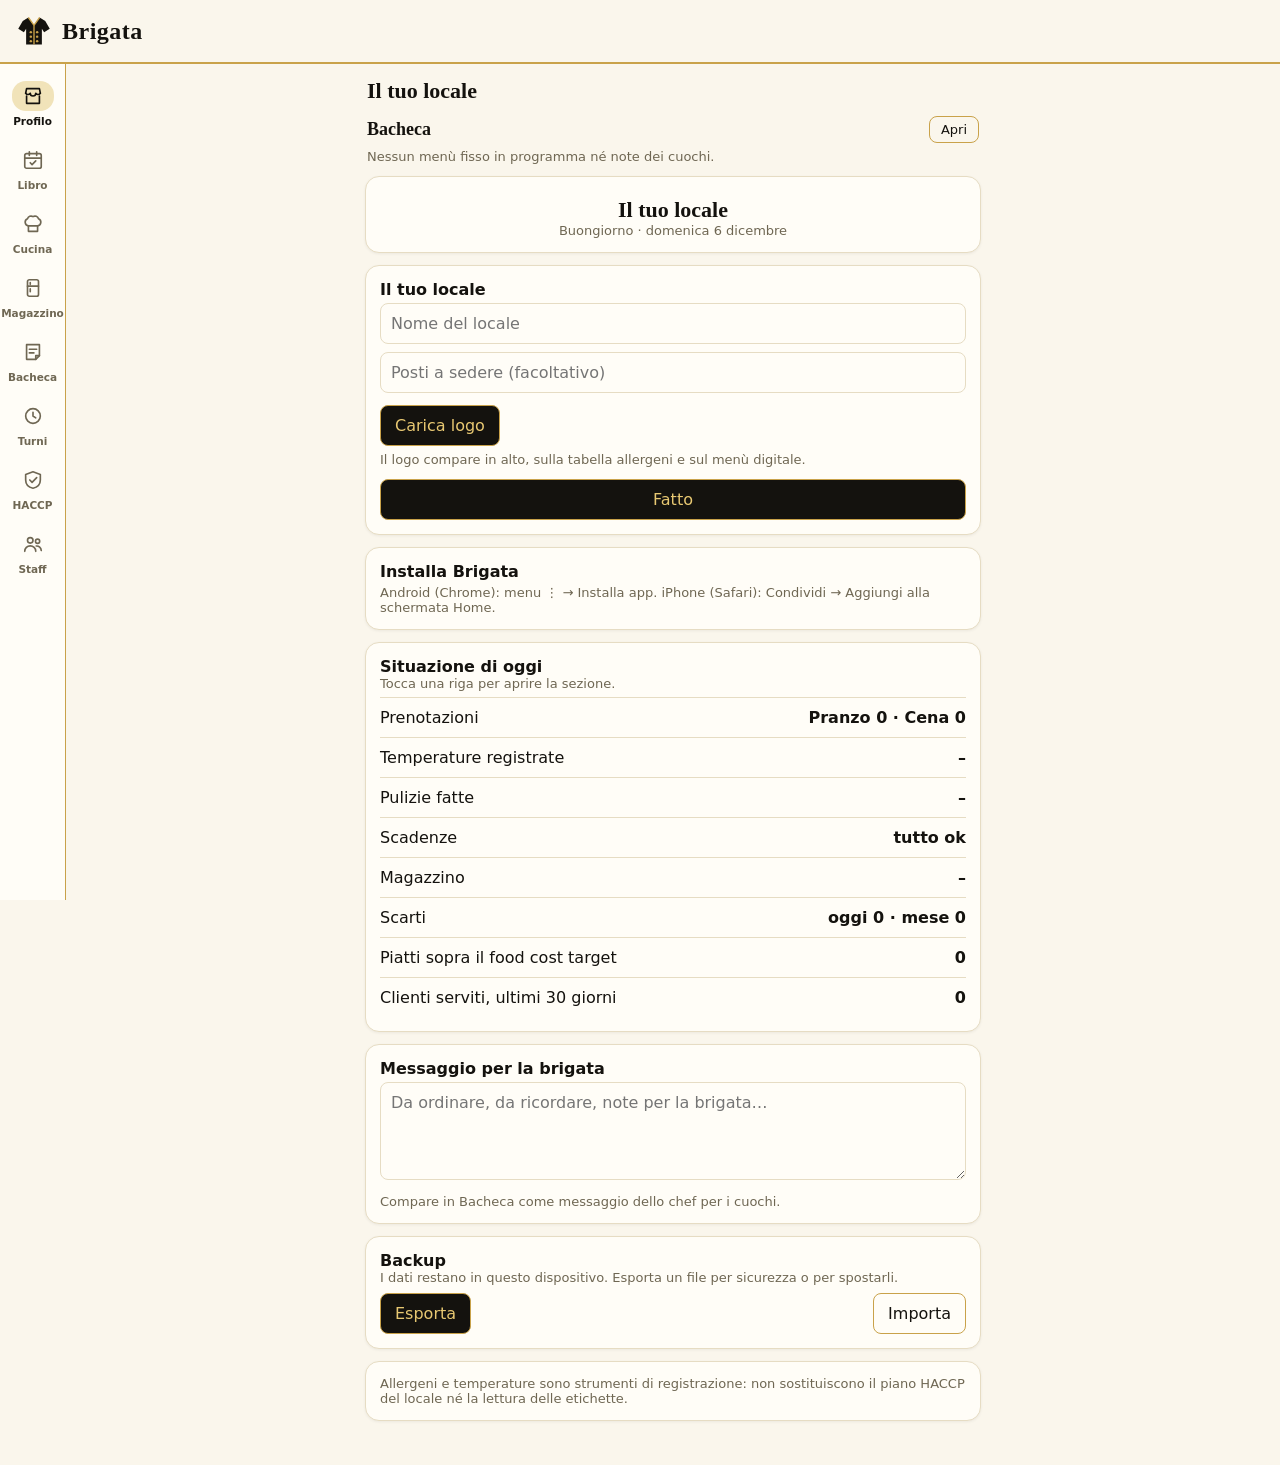
==== commit e616ca30: "Add files via upload" ====
--- a/index.html
+++ b/index.html
@@ -1,303 +1,34 @@
-<!DOCTYPE html><html lang="it"><head><meta charset="utf-8"><meta name="viewport" content="width=device-width,initial-scale=1"><meta name="theme-color" content="#faf6ec"><link rel="manifest" href="manifest.json"><link rel="icon" href="icon-192.png"><link rel="apple-touch-icon" href="icon-192.png"><title>Brigata</title>
-<style>
-:root{--bg:#faf6ec;--c:#fffdf7;--t:#14120e;--m:#6f6753;--p:#14120e;--a:#8a6a1c;--g:#c9a24a;--r:#b3261e;--b:#e6dcc3}
-*{box-sizing:border-box}body{margin:0;font:16px system-ui,sans-serif;background:var(--bg);color:var(--t);padding:0 0 20px 66px}
-header{display:flex;align-items:center;gap:10px;height:64px;padding:0 16px;margin-left:-66px;position:sticky;top:0;z-index:2;background:var(--bg);border-bottom:2px solid var(--g)}
-main{padding:0 12px 12px;max-width:640px;margin:auto}
-.card{background:var(--c);border:1px solid var(--b);border-radius:14px;padding:14px;margin-bottom:12px;box-shadow:0 1px 3px rgba(20,18,14,.06)}
-.row{display:flex;gap:8px;align-items:center;justify-content:space-between}
-.m{color:var(--m);font-size:13px}
-button{font:inherit;border:1px solid var(--p);border-radius:8px;padding:10px 14px;background:var(--p);color:#e8c872;border-color:var(--g)}
-button.g{background:transparent;color:var(--t);border-color:var(--g)}button.g.d{color:var(--r);border-color:var(--r)}
-input,select,textarea{font:inherit;width:100%;padding:10px;border:1px solid var(--b);border-radius:8px;background:var(--c);color:var(--t);margin:4px 0}
-.tag{display:inline-block;background:#f3e8c8;color:#5c4710;border-radius:20px;padding:2px 9px;font-size:12px;margin:4px 4px 0 0}
-.bad{color:var(--r);font-weight:700}.ok{color:var(--t);font-weight:700}.warn{color:var(--a);font-weight:700}
-nav{position:fixed;top:64px;bottom:0;left:0;width:66px;display:flex;flex-direction:column;overflow-y:auto;overflow-x:hidden;scrollbar-width:none;background:var(--c);border-right:1px solid var(--g);padding:8px 2px calc(8px + env(safe-area-inset-bottom));z-index:3}
-nav button{flex:0 0 auto;width:100%;background:none;border:0;color:var(--m);border-radius:0;padding:9px 1px;font-size:10.5px;font-weight:600;display:flex;flex-direction:column;align-items:center;gap:4px}nav button.on{color:var(--t)}nav button .lb{white-space:nowrap}
-dialog{border:0;border-radius:12px;width:min(94vw,560px);max-height:90vh;background:var(--c);color:var(--t);padding:16px}
-.chk{display:inline-flex;gap:5px;align-items:center;margin:4px 10px 4px 0;font-size:14px}.chk input{width:auto;margin:0}
-table{width:100%;border-collapse:collapse;font-size:13px}td,th{border-bottom:1px solid var(--b);padding:5px 3px;text-align:left}
-@media print{nav,header,button,.np{display:none}body{background:#fff;color:#000}}
-.bn{font:700 24px/1 Georgia,serif;letter-spacing:.5px;display:flex;flex-direction:column}.bn small{font:italic 12px Georgia,serif;color:var(--a);margin-top:3px;letter-spacing:0}
-.pt{font:700 22px Georgia,serif;margin:14px 2px 12px}
-.ic{display:flex;padding:4px 10px;border-radius:14px}nav button.on .ic{background:#f1e3b9}
-input:focus,select:focus,textarea:focus{outline:2px solid var(--g)}
-.bb{display:flex;gap:10px;overflow-x:auto;padding:4px 2px 14px;scroll-snap-type:x proximity}
-.tile{flex:0 0 140px;height:190px;border-radius:14px;padding:12px;display:flex;flex-direction:column;justify-content:space-between;scroll-snap-align:start;border:1px solid var(--b);background:var(--c);box-shadow:0 1px 3px rgba(20,18,14,.08);overflow:hidden}
-.tile.tv{background:var(--p);color:#faf6ec;border-color:var(--g)}.tile.nt{border-top:3px solid var(--g)}
-.tile.add{border:1.5px dashed var(--g);align-items:center;justify-content:center;font-size:34px;color:var(--a);background:transparent;box-shadow:none}.tile.add span{font-size:13px}
-.tg{font-size:12px;color:var(--g);font-weight:700;text-transform:uppercase;letter-spacing:.4px}.nt .tg{color:var(--a)}
-.big{font:700 34px Georgia,serif;line-height:1.1}.big small{font:13px system-ui}
-.tn,.tx{font-size:14px;margin-top:6px;display:-webkit-box;-webkit-box-orient:vertical;overflow:hidden;-webkit-line-clamp:2}.tx{-webkit-line-clamp:7}
-.al{background:var(--g);color:#14120e;border-radius:8px;padding:4px 6px;font-size:11px;font-weight:700;margin-bottom:4px}.m2{font-size:12px;opacity:.8;margin-bottom:4px}
-.fg{display:grid;grid-template-columns:repeat(2,1fr);gap:10px}.fc{background:var(--c);border:1px solid var(--b);border-radius:14px;padding:10px;text-align:center}.fc svg{width:100%;height:130px}
-nav::-webkit-scrollbar{display:none}
-.tl{display:flex;gap:10px;overflow-x:auto;margin:0 -12px 8px;padding:2px 12px 10px;scroll-snap-type:x proximity;scrollbar-width:none}
-.t{flex:0 0 138px;height:188px;border:1px solid var(--b);border-radius:14px;background:var(--c);box-shadow:0 1px 3px rgba(20,18,14,.08);display:flex;flex-direction:column;overflow:hidden;scroll-snap-align:start;cursor:pointer}
-.t .h{background:var(--p);color:#e8c872;padding:8px 10px;font:700 11px system-ui;text-transform:uppercase;letter-spacing:.6px}
-.t .dn{font:700 30px/1.1 Georgia,serif;letter-spacing:0}.t .b{padding:8px 10px;font-size:13px;flex:1;overflow:hidden}
-.t.n .h{text-transform:none;font-size:13px}.t.imp .h{background:var(--g);color:var(--p)}
-.sc{margin-top:6px;background:#f3e8c8;color:#5c4710;border:1px solid var(--g);border-radius:8px;padding:3px 6px;font-size:11px;font-weight:700}
-.clamp{display:-webkit-box;-webkit-line-clamp:3;-webkit-box-orient:vertical;overflow:hidden}
-.sg{display:flex;background:var(--b);border-radius:12px;padding:3px;margin-bottom:12px}.sg button{flex:1;background:none;border:0;color:var(--m);padding:9px 4px;border-radius:10px;font-weight:600}.sg button.on{background:var(--c);color:var(--t);box-shadow:0 1px 2px rgba(20,18,14,.15)}
-@media print{.sg{display:none}}
-@media print{body{padding:0}}
-.tl.sm .t{flex-basis:112px;height:152px;border-radius:12px}.tl.sm .t .h{font-size:10px;padding:6px 8px}.tl.sm .t .dn{font-size:24px}.tl.sm .t .b{padding:6px 8px;font-size:11.5px}.tl.sm .sc{font-size:10px;padding:2px 5px}
-.tt{width:100%;border-collapse:separate;border-spacing:2px;table-layout:fixed;text-align:center;font-size:11px}
-.tt th{font-weight:600;color:var(--m);padding:2px 0;line-height:1.25}.tt th.tdy{color:var(--t);box-shadow:inset 0 -2px 0 var(--g)}
-.tt td{padding:0}.tt td.tnm{text-align:left;font-size:12px;font-weight:600;overflow:hidden;text-overflow:ellipsis;white-space:nowrap;padding-right:4px;cursor:pointer}
-.tt td.txc{background:repeating-linear-gradient(135deg,var(--b) 0 4px,transparent 4px 8px);border-radius:7px}
-.tc{display:flex;align-items:center;justify-content:center;height:30px;border-radius:7px;font-weight:700;font-size:12px;cursor:pointer;border:1px dashed var(--b)}
-.sP{background:#f1e3b9;color:#5c4710;border:0}.sC{background:#14120e;color:#e8c872;border:0}.sD{background:#c9a24a;color:#14120e;border:0}.sR{border:1px dashed var(--m);color:var(--m)}.sF{background:#e6dcc3;color:#6f6753;border:0}
-.tc.tx{opacity:.4;text-decoration:line-through}.tcl{font-style:normal;font-size:9px;color:var(--r);font-weight:700}.tw{width:100%;border-collapse:separate;border-spacing:4px 3px}.tw td{padding:0}
-.tw-row{display:flex;gap:10px;padding:10px;border-radius:12px;background:var(--c);border:1px solid var(--b);margin-bottom:8px;cursor:pointer}
-.tw-row.tdy{border-color:var(--g);box-shadow:0 0 0 1px var(--g)}.tw-row.off{opacity:.75}
-.tw-d{flex:0 0 38px;text-align:center;font-size:11px;color:var(--m);text-transform:uppercase}.tw-d b{display:block;font:700 22px/1.1 Georgia,serif;color:var(--t)}
-.tw-r{flex:1;min-width:0}.tw-s{display:flex;gap:6px;align-items:flex-start;margin-bottom:3px}
-.tw-s i{font-style:normal;font-size:10px;font-weight:700;color:var(--a);text-transform:uppercase;letter-spacing:.4px;flex:0 0 44px;padding-top:4px}
-.tw-c{display:inline-block;background:#f1e3b9;color:#5c4710;border-radius:999px;padding:2px 9px;font-size:12px;margin:0 4px 3px 0;font-weight:600}.tw-c.c{background:#14120e;color:#e8c872}
-.tw-x{display:inline-block;background:repeating-linear-gradient(135deg,var(--b) 0 4px,transparent 4px 8px);border-radius:6px;padding:2px 10px;font-size:11px;color:var(--m)}
-.tw-wc{flex:1;text-align:center;border-radius:8px;font-size:10px;color:var(--m);cursor:pointer;padding:2px 0}.tw-wc b{display:block;font-size:13px;color:var(--t)}.tw-wc.tdy b{box-shadow:inset 0 -2px 0 var(--g)}
-.tw-k{margin-top:3px;height:26px;display:flex;align-items:center;justify-content:center;border-radius:6px;font-weight:700;font-size:11px;border:1px dashed var(--b)}
-.tw-k.sP,.tw-k.sC,.tw-k.sD,.tw-k.sF{border:0}.tw-k.xc{border:0;background:repeating-linear-gradient(135deg,var(--b) 0 4px,transparent 4px 8px)}
-button:disabled{opacity:.35}
-.gr{display:grid;grid-template-columns:14px repeat(7,minmax(0,1fr));gap:2px;margin:0 -12px 6px}.gr>div{min-width:0}
-.gr-th{text-align:center;font-size:10px;color:var(--m);line-height:1.2;padding:2px 0;cursor:pointer;text-transform:uppercase}.gr-th b{display:block;font-size:15px;color:var(--t);font-family:Georgia,serif}
-.gr-th.tdy b{box-shadow:inset 0 -2px 0 var(--g)}.gr-th.off{opacity:.45}
-.gr-bl{writing-mode:vertical-rl;transform:rotate(180deg);font-size:9px;font-weight:700;letter-spacing:.7px;text-transform:uppercase;color:var(--a);display:flex;align-items:center;justify-content:center}
-.gr-c{min-height:54px;border-radius:8px;border:1px solid var(--b);background:var(--c);padding:2px 1px;cursor:pointer;overflow:hidden}.gr-c:empty{background:transparent;border:1px dashed var(--b)}
-.gr-c.x{border:0;background:repeating-linear-gradient(135deg,var(--b) 0 4px,transparent 4px 8px);cursor:default}
-.gr-n{display:block;font-size:9px;letter-spacing:-.2px;font-weight:600;border-radius:5px;padding:1px 2px;margin-bottom:2px;overflow:hidden;text-overflow:ellipsis;white-space:nowrap;background:#f1e3b9;color:#5c4710}
-.gr-n.c{background:#14120e;color:#e8c872}.gr-n.r{background:transparent;border:1px dashed var(--m);color:var(--m)}.gr-n.f{background:#e6dcc3;color:#6f6753}
-.gr-th.ex::after{content:'';display:block;width:5px;height:5px;border-radius:50%;background:var(--g);margin:1px auto 0}
-</style></head><body><header></header><main></main><nav></nav><dialog id="d"></dialog><input type="file" id="f" accept=".json" hidden>
-<script>
-const AL=['Glutine','Crostacei','Uova','Pesce','Arachidi','Soia','Latte','Frutta a guscio','Sedano','Senape','Sesamo','Solfiti','Lupini','Molluschi'];
-const PRE={
-'Ristorante':{u:[['Frigo cucina',0,4],['Frigo carni',0,4],['Frigo pesce',-1,2],['Freezer',-25,-18]],t:['Pulizia piani e taglieri','Sanificazione attrezzature','Pulizia pavimenti','Controllo scadenze e rotazione','Pulizia cappa e friggitrice']},
-'Bar':{u:[['Frigo latticini',0,4],['Banco frigo',0,4],['Freezer',-25,-18]],t:['Pulizia macchina caffè','Pulizia banco','Sanificazione frullatori','Controllo scadenze','Pulizia servizi']},
-'Pasticceria':{u:[['Frigo creme',0,4],['Vetrina refrigerata',0,4],['Freezer',-25,-18]],t:['Sanificazione piani e impastatrici','Pulizia forni','Controllo scadenze e lotti','Pulizia laboratorio','Controllo infestanti']},
-'Gastronomia':{u:[['Frigo',0,4],['Banco caldo',65,90],['Freezer',-25,-18]],t:['Sanificazione piani','Pulizia gastronorm e carrelli','Controllo scadenze','Etichettatura prodotti','Pulizia pavimenti']},
-'Hotel e mensa':{u:[['Frigo',0,4],['Freezer',-25,-18],['Buffet freddo',0,10],['Buffet caldo',60,90]],t:['Sanificazione cucina','Pulizia buffet','Controllo scadenze','Pulizia pavimenti','Campioni pasto']}};
-let S;try{S=JSON.parse(localStorage.getItem('cp'))}catch(e){}
-S=S||{loc:'',ing:[],rec:[],u:[],t:[],log:[],done:{}};
-const save=()=>{try{localStorage.setItem('cp',JSON.stringify(S))}catch(e){}};
-const $=s=>document.querySelector(s),uid=()=>Math.random().toString(36).slice(2,9);
-const eur=n=>n.toLocaleString('it-IT',{style:'currency',currency:'EUR'});
-const esc=s=>String(s??'').replace(/[&<>"]/g,c=>({'&':'&amp;','<':'&lt;','>':'&gt;','"':'&quot;'}[c]));
-const today=()=>new Date().toLocaleDateString('sv'),hm=()=>new Date().toLocaleTimeString('it',{hour:'2-digit',minute:'2-digit'});
-const ig=id=>S.ing.find(x=>x.id==id);
-const cost=r=>r.items.reduce((s,x)=>{const i=ig(x.i);return i?s+(i.u=='pz'?x.q*i.p:x.q/1000*i.p):s},0);
-const als=r=>[...new Set(r.items.flatMap(x=>(ig(x.i)||{al:[]}).al))].sort((a,b)=>a-b);
-const tags=a=>a.map(k=>`<span class=tag>${AL[k]}</span>`).join('');
-const v=(d,n)=>d.querySelector(`[name=${n}]`).value;
-let tab='pro';S.lots=S.lots||[];S.pren=S.pren||[];S.fr=S.fr||[];S.pr=S.pr||[];S.sp=S.sp||[];S.nt=S.nt||[];S.tv=S.tv||[];S.st=S.st||[];S.sh=S.sh||{};S.cl=S.cl||[];S.cw=S.cw||[];S.mag=S.mag||{f:[],shop:[],cu:[]};S.bach=S.bach||[];const days=d=>Math.round((new Date(d)-new Date(today()))/864e5);
-function ed(t,h,ok){const d=$('#d');d.innerHTML=`<h3 style="margin-top:0">${t}</h3>${h}<div class=row style="margin-top:12px"><button class=g type=button id=x>Annulla</button><button type=button id=s>Salva</button></div>`;if(!d.open)d.showModal();$('#x').onclick=()=>d.close();$('#s').onclick=()=>{if(ok(d)!==false){d.close();save();draw()}}}
-function eIng(id){const n=!id,i=ig(id)||{id:uid(),n:'',p:0,u:'kg',al:[],f:''};
-ed(n?'Nuovo ingrediente':'Ingrediente',`<input name=n placeholder="Nome" value="${esc(i.n)}"><div class=row><input name=p type=number step=0.01 placeholder="Prezzo €" value="${i.p||''}"><select name=u>${['kg','l','pz'].map(u=>`<option ${u==i.u?'selected':''}>${u}</option>`).join('')}</select></div><input name=f placeholder="Fornitore" value="${esc(i.f)}"><div class=m>Allergeni presenti</div>${AL.map((a,k)=>`<label class=chk><input type=checkbox value=${k} ${i.al.includes(k)?'checked':''}>${a}</label>`).join('')}`,d=>{if(!v(d,'n').trim())return false;Object.assign(i,{n:v(d,'n').trim(),p:+v(d,'p')||0,u:v(d,'u'),f:v(d,'f'),al:[...d.querySelectorAll('.chk input:checked')].map(c=>+c.value)});if(n)S.ing.push(i)})}
-function eRec(id){if(!S.ing.length)return alert('Aggiungi prima almeno un ingrediente.');const n=!id,r=S.rec.find(x=>x.id==id)||{id:uid(),n:'',s:1,fc:30,pv:0,items:[]};
-const row=x=>`<div class="row it"><select>${S.ing.map(i=>`<option value=${i.id} ${i.id==x.i?'selected':''}>${esc(i.n)} (${i.u=='pz'?'pz':i.u=='kg'?'g':'ml'})</option>`).join('')}</select><input type=number step=any placeholder="Qtà" value="${x.q||''}" style="width:90px"></div>`;
-ed(n?'Nuova ricetta':'Ricetta',`<input name=n placeholder="Nome piatto" value="${esc(r.n)}"><div class=row><input name=s type=number min=1 placeholder="Porzioni" value="${r.s}"><input name=fc type=number placeholder="Food cost target %" value="${r.fc}"></div><input name=pv type=number step=0.01 placeholder="Prezzo di vendita € (facoltativo)" value="${r.pv||''}"><div class=m>Ingredienti: quantità totale della ricetta (g, ml o pezzi)</div><div id=its>${r.items.map(row).join('')}</div><button type=button class=g id=ad>+ Ingrediente</button>`,d=>{if(!v(d,'n').trim())return false;Object.assign(r,{n:v(d,'n').trim(),s:Math.max(1,+v(d,'s')||1),fc:+v(d,'fc')||30,pv:+v(d,'pv')||0,items:[...d.querySelectorAll('.it')].map(e=>({i:e.querySelector('select').value,q:+e.querySelector('input').value||0})).filter(x=>x.q>0)});if(n)S.rec.push(r)});
-$('#ad').onclick=()=>$('#its').insertAdjacentHTML('beforeend',row({}));if(!r.items.length)$('#ad').click()}
-function eTemp(id){const u=S.u.find(x=>x.id==id);ed(esc(u.n),`<input name=t type=number step=0.1 placeholder="Temperatura °C (ammessi ${u.a} / ${u.b})"><input name=note placeholder="Azione correttiva (se fuori range)">`,d=>{const t=parseFloat(v(d,'t'));if(isNaN(t))return false;const ok=t>=u.a&&t<=u.b;if(!ok&&!v(d,'note').trim()){alert('Fuori range: indica l\'azione correttiva.');return false}S.log.push({u:u.id,n:u.n,t,ok,note:v(d,'note'),d:today(),h:hm()});S.log=S.log.slice(-1000)})}
-const nUnit=()=>ed('Nuova zona',`<input name=n placeholder="Nome (es. Frigo verdure)"><div class=row><input name=a type=number placeholder="Min °C"><input name=b type=number placeholder="Max °C"></div>`,d=>{if(!v(d,'n').trim()||v(d,'a')===''||v(d,'b')==='')return false;S.u.push({id:uid(),n:v(d,'n').trim(),a:+v(d,'a'),b:+v(d,'b')})});
-const nLot=()=>ed('Nuovo lotto',`<input name=n placeholder="Prodotto"><input name=l placeholder="Lotto / fornitore"><div class=m>Scadenza</div><input name=e type=date>`,d=>{if(!v(d,'n').trim()||!v(d,'e'))return false;S.lots.push({id:uid(),n:v(d,'n').trim(),l:v(d,'l'),e:v(d,'e')})});
-const nTask=()=>ed('Nuovo compito di pulizia',`<input name=n placeholder="Compito">`,d=>{if(!v(d,'n').trim())return false;S.t.push({id:uid(),n:v(d,'n').trim()})});
-function vI(){return `<button data-a=ni style="width:100%;margin-bottom:10px">+ Nuovo ingrediente</button>`+([...S.ing].sort((a,b)=>a.n.localeCompare(b.n)).map(i=>`<div class=card><div class=row><b>${esc(i.n)}</b><span>${eur(i.p)}/${i.u}</span></div><div class=m>${esc(i.f)}</div>${tags(i.al)}<div class=row style="margin-top:8px"><button class=g data-a=ei data-id=${i.id}>Modifica</button><button class="g d" data-a=di data-id=${i.id}>Elimina</button></div></div>`).join('')||'<div class=m>Inizia dagli ingredienti: prezzo e allergeni alimentano tutto il resto.</div>')}
-function vR(){return `<button data-a=nr style="width:100%;margin-bottom:10px">+ Nuova ricetta</button>`+(S.rec.map(r=>{const c=cost(r),cp=c/r.s,sug=cp/(r.fc/100),fr=r.pv?cp/r.pv*100:0;return `<div class=card><div class=row><b>${esc(r.n)}</b><span class=m>${r.s} porz.</span></div><div class=m>Costo ricetta ${eur(c)} · per porzione <b>${eur(cp)}</b></div><div>Prezzo consigliato (food cost ${r.fc}%): <b>${eur(sug)}</b></div>${r.pv?`<div class="${fr>r.fc?'bad':'ok'}">Food cost reale ${fr.toFixed(1)}% · margine ${eur(r.pv-cp)}</div>`:''}${tags(als(r))}<div class=row style="margin-top:8px"><button class=g data-a=er data-id=${r.id}>Modifica</button><button class="g d" data-a=dr data-id=${r.id}>Elimina</button></div></div>`}).join('')||'<div class=m>Crea una ricetta: costo e allergeni si calcolano da soli.</div>')}
-function vM(){return `<div class="card np"><div class=m>Tabella allergeni (Reg. UE 1169/2011) calcolata dagli ingredienti. Verifica sempre le etichette dei prodotti.</div><div class=row style="margin-top:8px"><button data-a=print>Stampa / PDF</button><button class=g data-a=share>Condividi testo</button></div></div>`+(S.logo?`<img src="${S.logo}" alt="" style="height:64px">`:'')+(S.loc?`<h2>${esc(S.loc)}</h2>`:'')+(S.rec.map(r=>{const a=als(r);return `<div class=card><b>${esc(r.n)}</b><div>${a.length?tags(a):'<span class=ok>Nessun allergene dichiarato</span>'}</div></div>`}).join('')||'<div class=m>Nessun piatto: aggiungi le ricette.</div>')}
-function vH(){const D=today(),L=[...S.log].reverse();return `${vPr()}<div class=card><b>Temperature</b>${S.u.map(u=>{const l=L.find(x=>x.u==u.id);return `<div class=row style="margin-top:8px"><div>${esc(u.n)}<div class=m>${u.a}° / ${u.b}°${l?` · ultima <span class="${l.ok?'':'bad'}">${l.t}°</span> ${l.d.slice(5)} ${l.h}`:''}</div></div><div class=row><button data-a=temp data-id=${u.id}>Registra</button><button class="g d" data-a=du data-id=${u.id}>✕</button></div></div>`}).join('')||'<div class=m>Nessuna zona: aggiungila o carica un profilo in Altro.</div>'}<button class=g data-a=nu style="margin-top:10px">+ Zona</button></div>
-<div class=card><b>Lotti e scadenze</b>${[...S.lots].sort((a,b)=>a.e.localeCompare(b.e)).map(x=>{const k=days(x.e);return `<div class=row style="margin-top:8px"><div>${esc(x.n)}<div class=m>${esc(x.l)} · scade ${x.e.slice(5)}</div></div><div class=row><span class="${k<0?'bad':k<=2?'warn':''}">${k<0?'scaduto':k==0?'oggi':k+' g'}</span><button class="g d" data-a=dl data-id=${x.id}>✕</button></div></div>`}).join('')}<button class=g data-a=nl style="margin-top:10px">+ Lotto</button></div>
-<div class=card><b>Pulizie di oggi</b>${S.t.map(t=>`<div class=row><label class=chk><input type=checkbox data-a=done data-id=${t.id} ${S.done[D+t.id]?'checked':''}>${esc(t.n)}</label><button class="g d" data-a=dt data-id=${t.id}>✕</button></div>`).join('')}<button class=g data-a=nt style="margin-top:10px">+ Compito</button></div>
-<div class=card><div class=row><b>Registro temperature</b><button class="g np" data-a=print>Stampa</button></div><table>${L.slice(0,40).map(x=>`<tr><td>${x.d.slice(5)} ${x.h}</td><td>${esc(x.n)}</td><td class="${x.ok?'':'bad'}">${x.t}°</td><td class=m>${esc(x.note)}</td></tr>`).join('')||'<tr><td class=m>Ancora nessuna lettura.</td></tr>'}</table></div>`}
-function vA(){return `<div class=card><input id=loc placeholder="Nome del locale" value="${esc(S.loc)}"></div><div class=card><b>Backup</b><div class=m>I dati restano in questo dispositivo. Esporta un file per sicurezza o per spostarli.</div><div class=row style="margin-top:8px"><button data-a=exp>Esporta</button><button class=g data-a=imp>Importa</button></div></div><div class="card m">Allergeni e temperature sono strumenti di registrazione: non sostituiscono il piano HACCP del locale né la lettura delle etichette.</div>`}
-const sv=p=>`<svg viewBox="0 0 24 24" width=22 height=22 fill=none stroke=currentColor stroke-width=1.8 stroke-linecap=round stroke-linejoin=round>${p}</svg>`;
-const IC={ing:sv('<path d="M3 9h18l-2 11H5z"/><path d="M8 9l3-5M16 9l-3-5"/>'),rec:sv('<path d="M12 6c-2-2-5-2-8-2v14c3 0 6 0 8 2 2-2 5-2 8-2V4c-3 0-6 0-8 2zM12 6v14"/>'),men:sv('<path d="M3 18h18"/><path d="M5 18a7 7 0 0 1 14 0"/><path d="M12 11V8.5"/><circle cx="12" cy="7.5" r="1"/>'),hac:sv('<path d="M12 3l8 3v6c0 5-3.5 8-8 9-4.5-1-8-4-8-9V6z"/><path d="M8.5 12l2.5 2.5 5-5"/>'),pro:sv('<path d="M4 9l1-5h14l1 5"/><path d="M4 9a3 3 0 0 0 5 0 3 3 0 0 0 6 0 3 3 0 0 0 5 0"/><path d="M5 12v8h14v-8"/>'),mag:sv('<rect x="6" y="2" width="12" height="20" rx="2"/><path d="M6 10h12M9 5v3M9 13v4"/>'),mag:sv('<rect x="6" y="3" width="12" height="18" rx="2"/><path d="M6 10h12M9 6v2M9 13v3"/>'),bac:sv('<path d="M5 4h14v12l-4 4H5z"/><path d="M15 20v-4h4M8 9h8M8 13h5"/>'),cuc:sv('<path d="M7 14v6h10v-6"/><path d="M7 14a4 4 0 0 1-1-7.7A4 4 0 0 1 12 4a4 4 0 0 1 6 2.3A4 4 0 0 1 17 14z"/>'),tur:sv('<circle cx="12" cy="12" r="8"/><path d="M12 8v4l3 2"/>'),pre:sv('<rect x="3" y="5" width="18" height="16" rx="2"/><path d="M3 10h18M8 3v4M16 3v4M9 15l2 2 4-4"/>'),alt:sv('<path d="M4 7h10M18 7h2M4 17h2M10 17h10"/><circle cx="16" cy="7" r="2"/><circle cx="8" cy="17" r="2"/>')};
-const LOGO=`<svg viewBox="0 0 32 32" width=36 height=36><path d="M11 4 6 7l-4 7 5 3 2-3v14h14V14l2 3 5-3-4-7-5-3-5 7z" fill="#14120e"/><path d="M11 4l5 7 5-7M16 11v17" fill=none stroke="#c9a24a" stroke-width=1.2 stroke-linejoin=round /><g fill="#c9a24a"><circle cx=13.2 cy=17 r=1.1 /><circle cx=13.2 cy=21 r=1.1 /><circle cx=13.2 cy=25 r=1.1 /><circle cx=18.8 cy=17 r=1.1 /><circle cx=18.8 cy=21 r=1.1 /><circle cx=18.8 cy=25 r=1.1 /></g></svg>`;
-const hdr=()=>{$('header').innerHTML=LOGO+`<div class=bn>Brigata${S.loc?`<small>${esc(S.loc)}</small>`:''}</div>`+(S.logo?`<img src="${S.logo}" alt="" style="margin-left:auto;height:36px;width:36px;border-radius:50%;object-fit:cover;border:1px solid var(--g)">`:'')};
-const UN=['kg','g','l','ml','pz','ct','pacchetti'];let cf=null;const gF=()=>S.mag.f.find(x=>x.id==cf);
-const fSvg=f=>{const it=f.items,dots=(c,x,y)=>Array.from({length:Math.min(c,7)},(_,i)=>`<circle cx=${x+i*7} cy=${y} r=2.4 fill="#c9a24a"/>`).join('');
-if(f.k=='cong')return `<svg viewBox="0 0 100 62"><rect x=3 y=22 width=94 height=38 rx=6 fill="#14120e"/><rect x=3 y=8 width=94 height=18 rx=7 fill="#2a2620"/><rect x=38 y=14 width=24 height=4 rx=2 fill="#c9a24a"/>${dots(it.length,30,43)}</svg>`;
-const d2=f.k=='frigo'&&f.d==2,h=88/f.sh;let s=`<svg viewBox="0 0 70 110"><rect x=3 y=3 width=64 height=104 rx=7 fill="#14120e" ${f.k=='cella'?'stroke="#c9a24a" stroke-width=1.5':''}/>${d2?'<path d="M35 6v98" stroke="#c9a24a" stroke-width=1.2 />':''}`;
-for(let i=0;i<f.sh;i++){const y=12+h*(i+1)-4;s+=`<path d="M9 ${y}h52" stroke="#c9a24a" stroke-opacity=.4 />${dots(it.filter(x=>x.sf==i).length,13,y-5)}`}
-return s+(d2?'<rect x=29 y=50 width=2.5 height=18 rx=1.2 fill="#c9a24a"/><rect x=38.5 y=50 width=2.5 height=18 rx=1.2 fill="#c9a24a"/>':'<rect x=57 y=50 width=2.5 height=18 rx=1.2 fill="#c9a24a"/>')+'</svg>'};
-const KL={cella:'Cella',frigo:'Frigo',cong:'Congelatore'};
-const fCard=f=>{const w=f.items.filter(x=>x.e&&days(x.e)<=2).length;return `<div class=fc data-a=gfo data-id=${f.id}>${fSvg(f)}<b>${esc(f.n)}</b><div class=m>${KL[f.k]}${f.k=='cong'?'':' · '+f.sh+(f.k=='cella'?' scaff.':' ripiani')} · ${f.items.length} art.</div>${w?`<div class=warn>${w} in scadenza</div>`:''}</div>`};
-function vG(){const m=S.mag,L=m.shop;return `<button data-a=gf style="width:100%;margin-bottom:10px">+ Frigorifero, cella o congelatore</button>`+(m.f.length?`<div class=fg>${m.f.map(fCard).join('')}</div>`:`<div class=m>Aggiungi i tuoi frigoriferi per tenere l'inventario di tutto quello che hai in cucina.</div>`)+`<h3 class=pt style="font-size:17px">Lista della spesa</h3><div class=card>${L.map(x=>`<div class=row style="padding:6px 0"><label class=chk style="flex:1"><input type=checkbox data-a=gsd data-id=${x.id} ${x.done?'checked':''}><span style="${x.done?'text-decoration:line-through;color:var(--m)':''}">${esc(x.n)}</span></label><span class=m>${x.q?x.q+' '+esc(x.u):''}</span><button class="g d" data-a=gsx data-id=${x.id}>✕</button></div>`).join('')||'<div class=m>Vuota. Dal dettaglio di un frigo tocca "Spesa" accanto a un articolo.</div>'}<div class=row style="margin-top:10px;justify-content:flex-start"><button class=g data-a=gsn>+ Voce</button>${L.length?'<button data-a=gsh>Condividi</button>':''}${L.some(x=>x.done)?'<button class=g data-a=gsc>Svuota spuntati</button>':''}</div></div>`}
-function gDet(id){cf=id;const f=gF();if(!f)return;const d=$('#d'),sl=f.k=='cong'?['Pozzetto']:Array.from({length:f.sh},(_,i)=>(f.k=='cella'?'Scaffale ':'Ripiano ')+(i+1)),
-rows=k=>f.items.filter(x=>x.sf==k).map(it=>{const e=it.e?days(it.e):null;return `<div class=row style="padding:6px 0;border-top:1px solid var(--b)"><div data-a=gie data-id=${it.id}>${esc(it.n)}<div class=m>${it.q} ${esc(it.u)}${it.e?` · <span class="${e<0?'bad':e<=2?'warn':''}">${e<0?'scaduto':e==0?'scade oggi':'scade tra '+e+' g'}</span>`:''}</div></div><div class=row style="gap:4px"><button class=g data-a=gim data-id=${it.id} data-n=-1>−</button><button class=g data-a=gim data-id=${it.id} data-n=1>+</button><button class=g data-a=gis data-id=${it.id}>Spesa</button><button class="g d" data-a=gix data-id=${it.id}>✕</button></div></div>`}).join('');
-d.innerHTML=`<div class=row><h3 style="margin:0">${esc(f.n)}</h3><button class=g data-a=gcl>Chiudi</button></div><div class=m>${KL[f.k]} · tocca un articolo per modificarlo</div>${sl.map((n,k)=>`<div class=m style="margin-top:12px"><b>${n}</b></div>${rows(k)||'<div class=m>vuoto</div>'}`).join('')}<div class=row style="margin-top:14px;justify-content:flex-start"><button data-a=gai>+ Articolo</button><button class=g data-a=gfe>Modifica</button><button class="g d" data-a=gfd>Elimina</button></div>`;if(!d.open)d.showModal()}
-function eFr(id){const n=!id,f=S.mag.f.find(x=>x.id==id)||{id:uid(),n:'',k:'frigo',d:1,sh:4,items:[]};
-ed(n?'Nuovo frigorifero':'Frigorifero',`<input name=n placeholder="Nome (es. Frigo carni)" value="${esc(f.n)}"><select name=k>${[['cella','Cella'],['frigo','Frigo verticale'],['cong','Congelatore a pozzetto']].map(([k,l])=>`<option value=${k} ${f.k==k?'selected':''}>${l}</option>`).join('')}</select><div class=row><select name=d><option value=1 ${f.d!=2?'selected':''}>1 anta</option><option value=2 ${f.d==2?'selected':''}>2 ante</option></select><input name=sh type=number min=1 max=10 placeholder="Ripiani / scaffali" value="${f.sh}"></div><div class=m>Le ante valgono solo per il frigo; il congelatore non ha ripiani.</div>`,d=>{if(!v(d,'n').trim())return false;Object.assign(f,{n:v(d,'n').trim(),k:v(d,'k'),d:+v(d,'d'),sh:Math.min(10,Math.max(1,+v(d,'sh')||1))});f.items.forEach(i=>{if(f.k=='cong'||i.sf>=f.sh)i.sf=f.k=='cong'?0:f.sh-1});if(n)S.mag.f.push(f);setTimeout(()=>gDet(f.id),0)})}
-function eItem(iid){const f=gF(),n=!iid,i=f.items.find(x=>x.id==iid)||{id:uid(),n:'',q:1,u:'kg',sf:0,e:''};
-ed(n?'Nuovo articolo':'Articolo',`<input name=n placeholder="Articolo" value="${esc(i.n)}"><div class=row><input name=q type=number step=any placeholder="Quantità" value="${i.q}"><input name=u list=ul placeholder="Unità" value="${esc(i.u)}"></div><datalist id=ul>${[...UN,...S.mag.cu].map(u=>`<option value="${esc(u)}">`).join('')}</datalist>${f.k=='cong'?'':`<select name=sf>${Array.from({length:f.sh},(_,k)=>`<option value=${k} ${i.sf==k?'selected':''}>${f.k=='cella'?'Scaffale ':'Ripiano '}${k+1}</option>`).join('')}</select>`}<div class=m>Scadenza (facoltativa)</div><input name=e type=date value="${i.e||''}"><div class=m>L'unità può essere scritta a mano: resta nell'elenco.</div>`,d=>{if(!v(d,'n').trim())return false;const u=v(d,'u').trim()||'pz';Object.assign(i,{n:v(d,'n').trim(),q:+v(d,'q')||0,u,sf:f.k=='cong'?0:+v(d,'sf'),e:v(d,'e')});if(!UN.includes(u)&&!S.mag.cu.includes(u))S.mag.cu.push(u);if(n)f.items.push(i);setTimeout(()=>gDet(f.id),0)})}
-const eSpesa=()=>ed('Voce della lista',`<input name=n placeholder="Cosa serve"><div class=row><input name=q type=number step=any placeholder="Quantità"><input name=u list=ul placeholder="Unità"></div><datalist id=ul>${[...UN,...S.mag.cu].map(u=>`<option value="${esc(u)}">`).join('')}</datalist>`,d=>{if(!v(d,'n').trim())return false;S.mag.shop.push({id:uid(),n:v(d,'n').trim(),q:+v(d,'q')||0,u:v(d,'u').trim()||'pz',done:0})});
-const shopTxt=()=>'Lista della spesa'+(S.loc?' · '+S.loc:'')+'\n'+S.mag.shop.filter(x=>!x.done).map(x=>'• '+x.n+(x.q?' '+x.q+' '+x.u:'')).join('\n');
-function shopImg(){const L=S.mag.shop.filter(x=>!x.done),c=document.createElement('canvas'),W=720,H=130+L.length*58;c.width=W;c.height=H;const g=c.getContext('2d');g.fillStyle='#faf6ec';g.fillRect(0,0,W,H);g.fillStyle='#14120e';g.fillRect(0,0,W,100);g.fillStyle='#c9a24a';g.font='bold 38px Georgia,serif';g.fillText('Lista della spesa',30,56);g.font='20px Georgia,serif';g.fillText((S.loc||'Brigata')+' · '+new Date().toLocaleDateString('it'),30,86);
-L.forEach((x,i)=>{const y=150+i*58;g.fillStyle='#c9a24a';g.beginPath();g.arc(42,y-9,7,0,7);g.fill();g.fillStyle='#14120e';g.font='28px system-ui,sans-serif';g.textAlign='left';g.fillText(x.n,66,y);g.textAlign='right';g.fillText(x.q?x.q+' '+x.u:'',W-30,y)});
-c.toBlob(b=>{const f=new File([b],'lista-spesa.png',{type:'image/png'});if(navigator.canShare&&navigator.canShare({files:[f]}))navigator.share({files:[f]}).catch(()=>{});else{const a=document.createElement('a');a.href=URL.createObjectURL(b);a.download='lista-spesa.png';a.click()}})}
-const bT=()=>{const D=today(),B=S.bach;return[...B.filter(x=>x.t=='t'&&x.d>=D).sort((a,b)=>(a.d+a.h).localeCompare(b.d+b.h)),...B.filter(x=>x.t=='n').sort((a,b)=>b.d.localeCompare(a.d)).slice(0,12)]};
-function vB(){const L=bT();return `<div class=row style="margin:0 2px 6px"><b style="font:700 18px Georgia,serif">Bacheca</b><span class=m>${L.length} in evidenza</span></div><div class=bb><div class="tile add" data-a=bn>+<span>Aggiungi</span></div>${L.map(x=>x.t=='t'?`<div class="tile tv" data-a=bo data-id=${x.id}><div><div class=tg>${fd(x.d)}${x.h?' · '+x.h:''}</div><div class=big>${x.n}<small> persone</small></div><div class=tn>${esc(x.g)}</div></div><div>${x.s=='c'?'<div class=al>Scontrino pasticceria!</div>':'<div class=m2>Dolci della casa</div>'}<div class=tg>€ ${x.p} a persona</div></div></div>`:`<div class="tile nt" data-a=bo data-id=${x.id}><div class=tg>${esc(x.a)} · ${x.d.slice(8)}/${x.d.slice(5,7)}</div><div class=tx>${esc(x.x)}</div></div>`).join('')}</div>`}
-function bDet(id){const x=S.bach.find(y=>y.id==id);if(!x)return;const d=$('#d');
-d.innerHTML=(x.t=='t'?`<h3 style="margin:0 0 4px">${esc(x.g)}</h3><div class=m>${new Date(x.d+'T12:00').toLocaleDateString('it',{weekday:'long',day:'numeric',month:'long'})}${x.h?' · ore '+x.h:''}</div><div style="margin:10px 0"><b>${x.n}</b> persone · <b>€ ${x.p}</b> a persona · totale <b>${eur(x.n*x.p)}</b></div><div class=m>Menù</div><div style="white-space:pre-wrap;margin-bottom:10px">${esc(x.m)||'—'}</div>${x.s=='c'?'<div class=card style="border-color:var(--g);background:#f3e8c8;margin:0 0 10px"><b>Ricorda lo scontrino della pasticceria</b><div class=m>Il cliente porta il suo dolce.</div></div>':'<div class=m>Dolci della casa</div>'}${x.x?`<div style="white-space:pre-wrap;margin-top:8px">${esc(x.x)}</div>`:''}`:`<div class=tg style="color:var(--a)">${esc(x.a)} · ${x.d.slice(8)}/${x.d.slice(5,7)}</div><div style="white-space:pre-wrap;margin:10px 0">${esc(x.x)}</div>`)+`<div class=row style="margin-top:14px"><button class=g data-a=gcl>Chiudi</button><div class=row><button class=g data-a=be data-id=${id}>Modifica</button><button class="g d" data-a=bd data-id=${id}>Elimina</button></div></div>`;if(!d.open)d.showModal()}
-function eTav(id){const n=!id,x=S.bach.find(y=>y.id==id)||{id:uid(),t:'t',g:'',d:today(),h:'',n:'',p:'',m:'',s:'h',x:''};
-ed(n?'Nuova tavolata':'Tavolata',`<input name=g placeholder="Gruppo / occasione" value="${esc(x.g)}"><div class=row><input name=d type=date value=${x.d}><input name=h type=time value="${x.h}"></div><div class=row><input name=n type=number min=1 inputmode=numeric placeholder="Persone" value="${x.n}"><input name=p type=number step=0.5 placeholder="€ a persona" value="${x.p}"></div><div class=m>Menù (un piatto per riga, anche fuori carta)</div><textarea name=m rows=5>${esc(x.m)}</textarea><select name=s onchange="document.getElementById('al').style.display=this.value=='c'?'block':'none'"><option value=h ${x.s=='h'?'selected':''}>Dolci della casa</option><option value=c ${x.s=='c'?'selected':''}>Il cliente porta il suo dolce</option></select><div id=al class=card style="display:${x.s=='c'?'block':'none'};border-color:var(--g);background:#f3e8c8;margin:6px 0"><b>Ricorda lo scontrino della pasticceria!</b></div><textarea name=x rows=2 placeholder="Note (allergie, orari…)">${esc(x.x)}</textarea>`,d=>{if(!v(d,'g').trim()||!v(d,'d')||!+v(d,'n'))return false;Object.assign(x,{g:v(d,'g').trim(),d:v(d,'d'),h:v(d,'h'),n:+v(d,'n'),p:+v(d,'p')||0,m:v(d,'m'),s:v(d,'s'),x:v(d,'x')});if(n)S.bach.push(x);if(x.s=='c')setTimeout(()=>alert('Ricorda lo scontrino della pasticceria per il dolce del cliente.'),200)})}
-function eNota(id){const n=!id,x=S.bach.find(y=>y.id==id)||{id:uid(),t:'n',a:S.nick||'',x:'',d:today()};
-ed(n?'Nuova nota':'Nota',`<input name=a placeholder="Chi scrive (es. Marco)" value="${esc(x.a)}"><textarea name=x rows=5 placeholder="Nota per la brigata…">${esc(x.x)}</textarea>`,d=>{if(!v(d,'x').trim())return false;S.nick=v(d,'a').trim();Object.assign(x,{a:S.nick||'Brigata',x:v(d,'x').trim()});if(n)S.bach.push(x)})}
-const MGK={frigo:'Frigorifero',cella:'Cella',cong:'Congelatore'},MGU=['kg','g','l','ml','pz','ct','pacchetti'];let mgs=null;
-const tst=m=>{const d=document.createElement('div');d.textContent=m;d.style.cssText='position:fixed;left:50%;bottom:96px;transform:translateX(-50%);background:#14120e;color:#e8c872;padding:10px 16px;border-radius:10px;z-index:9;font-size:14px';document.body.appendChild(d);setTimeout(()=>d.remove(),1800)};
-const mgDraw=f=>{const B='fill="#fffdf7" stroke="#14120e" stroke-width="3"',G='fill="#c9a24a"';
-if(f.k=='cong')return `<svg viewBox="0 0 120 72" width="100%"><rect x="3" y="14" width="114" height="55" rx="7" ${B}/><rect x="3" y="3" width="114" height="18" rx="6" fill="#14120e"/><rect x="48" y="8" width="24" height="5" rx="2.5" ${G}/><path d="M16 38h88M16 50h88" stroke="#e6dcc3" stroke-width="2"/></svg>`;
-const w=f.k=='cella'?100:76,sl=Array.from({length:Math.max(0,f.sh-1)},(_,i)=>`<path d="M10 ${12+96*(i+1)/f.sh}H${w-10}" stroke="#d5c79d" stroke-width="2"/>`).join('');
-return `<svg viewBox="0 0 ${w} 120" width="100%"><rect x="3" y="3" width="${w-6}" height="114" rx="8" ${B}/>${sl}${f.a==2&&f.k=='frigo'?`<path d="M${w/2} 3V117" stroke="#14120e" stroke-width="3"/><rect x="${w/2-8}" y="50" width="4" height="22" rx="2" ${G}/><rect x="${w/2+4}" y="50" width="4" height="22" rx="2" ${G}/>`:`<rect x="${w-14}" y="50" width="4" height="22" rx="2" ${G}/>`}</svg>`};
-function mgFr(id){const n=!id,f=S.fr.find(x=>x.id==id)||{id:uid(),n:'',k:'frigo',a:1,sh:4};
-ed(n?'Nuova unità':'Modifica unità',`<input name=n placeholder="Nome (es. Frigo verdure)" value="${esc(f.n)}"><select name=k>${Object.entries(MGK).map(([k,l])=>`<option value=${k} ${k==f.k?'selected':''}>${l}</option>`).join('')}</select><select name=a><option value=1 ${f.a==1?'selected':''}>Anta singola</option><option value=2 ${f.a==2?'selected':''}>Anta doppia</option></select><input name=sh type=number min=1 max=12 placeholder="Ripiani / scaffali" value="${f.sh}"><div class=m>Frigo: ripiani e ante. Cella: scaffali. Congelatore: pozzetto orizzontale, senza ripiani.</div>`,d=>{if(!v(d,'n').trim())return false;const k=v(d,'k');Object.assign(f,{n:v(d,'n').trim(),k,a:+v(d,'a'),sh:k=='cong'?1:Math.min(12,Math.max(1,+v(d,'sh')||1))});if(n)S.fr.push(f)})}
-function mgIt(id,fid,sh){const n=!id,p=S.pr.find(x=>x.id==id)||{id:uid(),n:'',q:1,u:'kg',f:fid,s:sh,e:''},std=MGU.includes(p.u);
-ed(n?'Nuovo prodotto':'Prodotto',`<input name=n list=dl placeholder="Prodotto" value="${esc(p.n)}"><datalist id=dl>${S.ing.map(i=>`<option value="${esc(i.n)}">`).join('')}</datalist><div class=row><input name=q type=number step=any value="${p.q}"><select name=u>${MGU.map(u=>`<option ${u==p.u?'selected':''}>${u}</option>`).join('')}</select></div><input name=uc placeholder="Altra unità (se non in lista)" value="${std?'':esc(p.u)}"><div class=m>Scadenza (facoltativa)</div><input name=e type=date value="${p.e||''}">`,d=>{if(!v(d,'n').trim())return false;Object.assign(p,{n:v(d,'n').trim(),q:+v(d,'q')||0,u:v(d,'uc').trim()||v(d,'u'),e:v(d,'e')});if(n)S.pr.push(p)})}
-function mgSpE(){ed('Aggiungi all\'ordine',`<input name=n list=dl2 placeholder="Prodotto"><datalist id=dl2>${[...new Set([...S.ing.map(i=>i.n),...S.pr.map(p=>p.n)])].map(x=>`<option value="${esc(x)}">`).join('')}</datalist><div class=row><input name=q type=number step=any value=1><select name=u>${MGU.map(u=>`<option>${u}</option>`).join('')}</select></div><input name=uc placeholder="Altra unità (facoltativa)">`,d=>{if(!v(d,'n').trim())return false;S.sp.push({id:uid(),n:v(d,'n').trim(),q:+v(d,'q')||1,u:v(d,'uc').trim()||v(d,'u'),ok:0})})}
-const mgTxt=()=>'Ordine merci'+(S.loc?' — '+S.loc:'')+'\n'+S.sp.filter(x=>!x.ok).map(x=>'• '+x.n+' — '+x.q+' '+x.u).join('\n');
-function mgImg(){const L=S.sp.filter(x=>!x.ok),c=document.createElement('canvas'),W=720,H=150+L.length*56+40;c.width=W;c.height=H;const g=c.getContext('2d');g.fillStyle='#faf6ec';g.fillRect(0,0,W,H);g.fillStyle='#14120e';g.fillRect(0,0,W,90);g.fillStyle='#c9a24a';g.font='bold 34px Georgia';g.fillText('Ordine merci',30,58);g.font='28px system-ui';L.forEach((x,i)=>{g.strokeStyle='#14120e';g.lineWidth=2;g.strokeRect(30,128+i*56,26,26);g.fillStyle='#14120e';g.fillText(x.n+'  —  '+x.q+' '+x.u,74,152+i*56)});g.fillStyle='#6f6753';g.font='20px system-ui';g.fillText((S.loc||'Brigata')+' · '+new Date().toLocaleDateString('it'),30,H-16);
-c.toBlob(b=>{const f=new File([b],'ordine-merci.png',{type:'image/png'});if(navigator.canShare&&navigator.canShare({files:[f]}))navigator.share({files:[f]}).catch(()=>{});else{const a=document.createElement('a');a.href=URL.createObjectURL(b);a.download='ordine-merci.png';a.click()}})}
-function mgUn(f){const L=S.pr.filter(x=>x.f==f.id),nm=f.k=='cella'?'Scaffale':f.k=='cong'?'Pozzetto':'Ripiano',row=p=>{const k=p.e?days(p.e):0;return `<div class=row style="padding:8px 0;border-top:1px solid var(--b)"><div data-a=xei data-id=${p.id} style="flex:1"><b>${esc(p.n)}</b><div class=m><span class="${p.q<=0?'bad':''}">${p.q} ${esc(p.u)}</span>${p.e?` · <span class="${k<0?'bad':k<=2?'warn':''}">scade ${p.e.slice(8)}/${p.e.slice(5,7)}</span>`:''}</div></div><div class=row><button class=g data-a=xqm data-id=${p.id}>−</button><button class=g data-a=xqp data-id=${p.id}>+</button><button class=g data-a=xcs data-id=${p.id}>Ordina</button></div></div>`};
-return `<button class=g data-a=xmb style="margin-bottom:10px">‹ Magazzino</button><div class=card><div class=row style="justify-content:flex-start;gap:14px;align-items:flex-start"><div style="width:${f.k=='cong'?96:56}px;flex:none">${mgDraw(f)}</div><div style="flex:1"><b style="font:700 19px Georgia,serif">${esc(f.n)}</b><div class=m>${MGK[f.k]}${f.k=='frigo'?(f.a==2?' · anta doppia':' · anta singola'):''}</div><div class=row style="margin-top:8px;justify-content:flex-start;flex-wrap:wrap"><button class=g data-a=xefr data-id=${f.id}>Modifica</button><button class=g data-a=xtz data-id=${f.id}>Registro temp.</button><button class="g d" data-a=xdf data-id=${f.id}>✕</button></div></div></div></div>`+Array.from({length:f.sh},(_,i)=>{const s=i+1,l=L.filter(x=>(+x.s||1)==s);return `<div class=card><div class=row><b>${f.k=='cong'?nm:nm+' '+s}</b><button class=g data-a=xit data-s=${s}>+ Prodotto</button></div>${l.map(row).join('')||'<div class=m>Vuoto</div>'}</div>`}).join('')}
-function mgSp(){const L=S.sp;return `<button class=g data-a=xmb style="margin-bottom:10px">‹ Magazzino</button><div class=card><b>Ordine merci</b><div class=row style="margin:8px 0;justify-content:flex-start"><button data-a=xsa>+ Aggiungi</button><button class=g data-a=xst>Testo</button><button class=g data-a=xsi>Immagine</button></div>${L.map(x=>`<div style="padding:8px 0;border-top:1px solid var(--b)"><div class=row><label class=chk style="margin:0;min-width:0"><input type=checkbox data-a=xsk data-id=${x.id} ${x.ok?'checked':''}><span style="${x.ok?'text-decoration:line-through;color:var(--m)':''}">${esc(x.n)}</span></label><button class="g d" data-a=xsd data-id=${x.id}>✕</button></div><div class=row style="margin-top:6px;justify-content:flex-start;gap:8px"><button class=g data-a=xsq data-id=${x.id} data-d=-1 style="width:44px">−</button><b data-a=xsE data-id=${x.id} style="min-width:72px;text-align:center;font-size:17px">${x.q} <span class=m>${esc(x.u)}</span></b><button class=g data-a=xsq data-id=${x.id} data-d=1 style="width:44px">+</button></div></div>`).join('')||'<div class=m>Ordine vuoto: dal magazzino tocca "Ordina" su un prodotto.</div>'}${L.some(x=>x.ok)?'<button class=g data-a=xsc style="margin-top:10px">Rimuovi gli ordinati</button>':''}</div><div class=m>Con − e + cambi la quantità, toccandola la scrivi a mano. Condividi l'ordine su WhatsApp come testo o come immagine.</div>`}
-function vMag(){if(mgs=='spesa')return mgSp();const f=S.fr.find(x=>x.id==mgs);if(f)return mgUn(f);mgs=null;const nS=S.sp.filter(x=>!x.ok).length;
-return `<div class=row style="margin-bottom:10px;justify-content:flex-start"><button data-a=xfr>+ Unità</button><button class=g data-a=xsp>Ordine merci${nS?` (${nS})`:''}</button></div>`+(S.fr.length?`<div style="display:grid;grid-template-columns:1fr 1fr;gap:10px">${S.fr.map(f=>{const L=S.pr.filter(x=>x.f==f.id),al=L.filter(x=>x.e&&days(x.e)<=2).length;return `<div class=card data-a=xmu data-id=${f.id} style="margin:0;text-align:center;padding:10px"><div style="width:${f.k=='cong'?'100%':'58%'};margin:0 auto 6px">${mgDraw(f)}</div><b>${esc(f.n)}</b><div class=m>${MGK[f.k]} · ${L.length} prodotti</div>${al?`<div class=warn>${al} in scadenza</div>`:''}</div>`}).join('')}</div>`:'<div class=m>Nessuna unità: aggiungi frigoriferi, celle e congelatori della tua cucina, poi inserisci i prodotti ripiano per ripiano.</div>')}
-const bcDay=d=>new Date(d+'T12:00');
-function bcTiles(h){const D=today(),tv=S.tv.filter(x=>x.d>=D).sort((a,b)=>a.d.localeCompare(b.d)),nt=[...S.nt].sort((a,b)=>(b.i||0)-(a.i||0)||b.d.localeCompare(a.d)||b.id.localeCompare(a.id));const hd=`<div class=row style="margin:2px 2px 6px"><b style="font:700 18px Georgia,serif">Bacheca</b><button class=g data-a=tab data-id=bac style="padding:4px 12px;font-size:13px">Apri</button></div>`;if(!tv.length&&!nt.length)return h?hd+'<div class=m style="margin:0 2px 12px">Nessun menù fisso in programma né note dei cuochi.</div>':'';
-const A=t=>{const dt=bcDay(t.d);return `<div class=t data-a=xtv data-id=${t.id}><div class=h>${dt.toLocaleDateString('it',{weekday:'short'})} · ${dt.toLocaleDateString('it',{month:'short'})}<div class=dn>${dt.getDate()}</div></div><div class=b><b class=clamp>${esc(t.n)}</b><div class=m>${t.p} persone${t.pr?` · ${eur(t.pr)}`:''}</div>${t.dl=='cli'?'<div class=sc>Scontrino pasticceria</div>':''}</div></div>`},
-N=t=>`<div class="t n${t.i?' imp':''}" data-a=xnt data-id=${t.id}><div class=h>${esc(t.a||'Nota')}<div style="font-weight:400;opacity:.8">${fd(t.d)}</div></div><div class=b><div class=clamp style="-webkit-line-clamp:6">${esc(t.x)}</div></div></div>`;
-return (h?hd:'')+`<div class=tl>${tv.map(A).join('')}${nt.map(N).join('')}</div>`}
-function vBac(){const D=today(),tv=S.tv.filter(x=>x.d>=D).sort((a,b)=>a.d.localeCompare(b.d)),past=S.tv.filter(x=>x.d<D).sort((a,b)=>b.d.localeCompare(a.d)).slice(0,10),nt=[...S.nt].sort((a,b)=>(b.i||0)-(a.i||0)||b.d.localeCompare(a.d)||b.id.localeCompare(a.id)),memo=(S.memo||'').trim();
-const A=t=>{const dt=bcDay(t.d);return `<div class=t data-a=xtv data-id=${t.id}><div class=h>${dt.toLocaleDateString('it',{weekday:'short'})} · ${dt.toLocaleDateString('it',{month:'short'})}<div class=dn>${dt.getDate()}</div></div><div class=b><b class=clamp>${esc(t.n)}</b><div class=m style="font-size:11px">${t.p} persone${t.pr?` · ${eur(t.pr)}`:''}</div>${t.dl=='cli'?'<div class=sc>Scontrino pasticceria</div>':''}</div></div>`},
-N=t=>`<div class="t n${t.i?' imp':''}" data-a=xnt data-id=${t.id}><div class=h>${esc(t.a||'Nota')}<div style="font-weight:400;opacity:.8">${fd(t.d)}</div></div><div class=b><div class=clamp style="-webkit-line-clamp:6">${esc(t.x)}</div></div></div>`,
-h=t=>`<h3 class=pt style="font-size:17px;margin:14px 2px 8px">${t}</h3>`;
-return `<div class=row style="margin-bottom:6px;justify-content:flex-start"><button data-a=xbt>+ Tavolata</button><button data-a=xbn>+ Nota</button></div>`
-+(memo?`<div class=card style="border-color:var(--g);background:#fbf3d9;margin-top:10px"><div style="color:var(--a);font-weight:700;letter-spacing:.5px;text-transform:uppercase;font-size:11px">Messaggio dello chef${S.memoD?' · '+S.memoD.slice(8)+'/'+S.memoD.slice(5,7):''}</div><div style="white-space:pre-wrap;margin-top:6px">${esc(memo)}</div></div>`:'')
-+h('Tavolate')+(tv.length?`<div class="tl sm">${tv.map(A).join('')}</div>`:'<div class=m style="margin:0 2px">Nessuna tavolata in programma.</div>')
-+(past.length?`<div class=m style="margin:10px 2px 4px">Tavolate passate</div>`+past.map(t=>`<div class="card row" data-a=xtv data-id=${t.id} style="padding:8px 10px;margin-bottom:6px"><span>${fd(t.d)} · ${esc(t.n)}</span><span class=m>${t.p} pers.</span></div>`).join(''):'')
-+h('Note dei cuochi')+(nt.length?`<div class="tl sm">${nt.map(N).join('')}</div>`:'<div class=m style="margin:0 2px">Nessuna nota dei cuochi.</div>')
-+`<div class=m style="margin:10px 2px">Tocca un riquadro per i dettagli. Per ora la bacheca resta su questo dispositivo.</div>`}
-function bcEN(id){const n=!id,t=S.nt.find(x=>x.id==id)||{id:uid(),a:S.me||'',x:'',d:today(),i:0};
-ed(n?'Nuova nota':'Nota',`<input name=a placeholder="Chi scrive (es. Marco)" value="${esc(t.a)}"><textarea name=x rows=5 placeholder="Nota per la brigata…">${esc(t.x)}</textarea><label class=chk><input type=checkbox name=i ${t.i?'checked':''}>Importante</label>`,d=>{if(!v(d,'x').trim())return false;S.me=v(d,'a').trim()||S.me;Object.assign(t,{a:v(d,'a').trim(),x:v(d,'x').trim(),i:d.querySelector('[name=i]').checked?1:0});if(n)S.nt.push(t)})}
-function bcET(id){const n=!id,t=S.tv.find(x=>x.id==id)||{id:uid(),n:'',d:today(),p:'',m:'',dl:'casa',dd:'',pr:'',nt:''};
-ed(n?'Nuova tavolata':'Tavolata',`<input name=n placeholder="Nome / occasione (es. Compleanno Rossi)" value="${esc(t.n)}"><div class=row><input name=d type=date value="${t.d}"><input name=p type=number min=1 placeholder="Persone" value="${t.p}"></div><input name=pr type=number step=0.5 placeholder="Prezzo a persona €" value="${t.pr||''}"><div class=m>Menù fisso (anche piatti fuori carta)</div><textarea name=m rows=5 placeholder="Antipasti, primi, secondi…">${esc(t.m)}</textarea><div class=m>Dolce</div><select name=dl><option value=casa ${t.dl=='casa'?'selected':''}>Dolci della casa</option><option value=cli ${t.dl=='cli'?'selected':''}>Portano il loro dolce</option></select><textarea name=dd rows=2 placeholder="Quali dolci della casa (se scelti)">${esc(t.dd)}</textarea><input name=nt placeholder="Note (allergie, orari, torta…)" value="${esc(t.nt)}">`,d=>{if(!v(d,'n').trim()||!v(d,'d')||!(+v(d,'p')>0))return false;Object.assign(t,{n:v(d,'n').trim(),d:v(d,'d'),p:+v(d,'p'),pr:+v(d,'pr')||0,m:v(d,'m').trim(),dl:v(d,'dl'),dd:v(d,'dd').trim(),nt:v(d,'nt').trim()});if(n)S.tv.push(t);if(t.dl=='cli')setTimeout(()=>alert('Ricorda: chiedi lo scontrino della pasticceria.'),60)})}
-const bcDet=(h,fe,fx)=>{const D=$('#d');D.innerHTML=h+`<div class=row style="margin-top:14px"><button class="g d" type=button id=dx>Elimina</button><button class=g type=button id=de>Modifica</button><button type=button id=dc>Chiudi</button></div>`;D.showModal();$('#dc').onclick=()=>D.close();$('#de').onclick=()=>{D.close();fe()};$('#dx').onclick=()=>{if(confirm('Eliminare?')){fx();save();D.close();draw()}}};
-function bcDTv(id){const t=S.tv.find(x=>x.id==id);if(!t)return;bcDet(`<h3 style="margin:0 0 4px;font-family:Georgia,serif">${esc(t.n)}</h3><div>${bcDay(t.d).toLocaleDateString('it',{weekday:'long',day:'numeric',month:'long',year:'numeric'})}</div><div class=m>${t.p} persone${t.pr?` · ${eur(t.pr)} a persona · totale ${eur(t.pr*t.p)}`:''}</div><div class=m style="margin-top:12px">Menù fisso</div><div style="white-space:pre-wrap">${esc(t.m)||'–'}</div><div class=m style="margin-top:12px">Dolce</div>${t.dl=='cli'?'<div class=card style="background:#f3e8c8;border-color:var(--g);margin:6px 0 0"><b>Portano il loro dolce</b><div>Ricorda di chiedere lo scontrino della pasticceria.</div></div>':`<div style="white-space:pre-wrap">Dolci della casa${t.dd?': '+esc(t.dd):''}</div>`}${t.nt?`<div class=m style="margin-top:12px">Note</div><div style="white-space:pre-wrap">${esc(t.nt)}</div>`:''}`,()=>bcET(id),()=>{S.tv=S.tv.filter(x=>x.id!=id)})}
-function bcDNt(id){const t=S.nt.find(x=>x.id==id);if(!t)return;bcDet(`<div class=m>${esc(t.a||'Nota')} · ${fd(t.d)}${t.i?' · <b class=warn>importante</b>':''}</div><div style="white-space:pre-wrap;margin-top:8px;font-size:17px">${esc(t.x)}</div>`,()=>bcEN(id),()=>{S.nt=S.nt.filter(x=>x.id!=id)})}
-let sub='rec';
-const go=id=>{if(['rec','ing','men'].includes(id)){sub=id;tab='cuc'}else tab=id;draw();scrollTo(0,0)};
-function vCuc(){const V={rec:vR,ing:vI,men:vM};return `<div class=sg>${[['rec','Ricette'],['ing','Ingredienti'],['men','Menù']].map(([k,l])=>`<button data-a=xsub data-id=${k} class="${k==sub?'on':''}">${l}</button>`).join('')}</div>`+V[sub]()}
-const TRN=['dom','lun','mar','mer','gio','ven','sab'],TRC=[['P','Pranzo'],['C','Cena'],['D','Doppio'],['R','Riposo'],['F','Ferie']];
-const trD=(k,n)=>{const d=new Date(k+'T12:00');d.setDate(d.getDate()+n);return d.toLocaleDateString('sv')};
-const trMon=k=>{const d=new Date(k+'T12:00');d.setDate(d.getDate()-(d.getDay()+6)%7);return d.toLocaleDateString('sv')};
-const trF=k=>TRN[new Date(k+'T12:00').getDay()]+' '+k.slice(8)+'/'+k.slice(5,7),trR=k=>k.slice(8)+'/'+k.slice(5,7)+'/'+k.slice(2,4);
-const trCW=()=>{if(Array.isArray(S.cw)){const o={};S.cw.forEach(w=>o[w]='T');S.cw=o}return S.cw};
-const trSvc=k=>{const v=trCW()[new Date(k+'T12:00').getDay()]||'',per=S.cl.some(c=>k>=c.a&&k<=c.b);return {p:per||v=='P'||v=='T',c:per||v=='C'||v=='T'}};
-const trClosed=k=>{const x=trSvc(k);return x.p&&x.c};
-let trW=trMon(today());
-const trDi=k=>((Math.round((new Date(k+'T12:00')-new Date(S.tpl.a+'T12:00'))/864e5)%14)+14)%14;
-const trSh=k=>{const t=S.tpl;if(!t||!t.on)return S.sh[k]||{};const o={...(t.d[trDi(k)]||{}),...(S.sh[k]||{})};for(const x in o)if(!o[x])delete o[x];return o};
-let trSc='all';
-const trSet=(k,pid,val)=>{const t=S.tpl,fx=t&&t.on;if(fx&&trSc=='all'){const i=trDi(k),m=t.d[i]=t.d[i]||{};if(val)m[pid]=val;else delete m[pid];if(S.sh[k])delete S.sh[k][pid]}else{const m=S.sh[k]=S.sh[k]||{};if(val)m[pid]=val;else if(fx)m[pid]='';else delete m[pid];if(fx&&(t.d[trDi(k)]||{})[pid]==(m[pid]||undefined))delete m[pid]}};
-const trScope=()=>S.tpl&&S.tpl.on?`<div class=sg style="margin-bottom:10px"><button type=button data-sc=all class="${trSc=='all'?'on':''}">Sempre</button><button type=button data-sc=one class="${trSc=='one'?'on':''}">Solo questa data</button></div>`:'';
-const trWireScope=(D,paint)=>D.querySelectorAll('[data-sc]').forEach(b=>b.onclick=()=>{trSc=b.dataset.sc;paint()});
-const trLockCard=()=>{const t=S.tpl;return t&&t.on?`<div class=card style="padding:10px 12px;border-color:var(--g)"><div class=row><div><b>Piano fisso attivo</b><div class=m style="font-size:12px">Le due settimane si ripetono nel tempo finché non le modifichi.</div></div><button class=g data-a=ysb style="padding:6px 10px;font-size:13px">Sblocca</button></div></div>`:`<div class=card style="padding:10px 12px"><b>Piano fisso</b><div class=m style="font-size:12px">Blocca le due settimane mostrate: si ripeteranno ogni due settimane finché non le modifichi.</div><button data-a=ysl style="margin-top:8px;padding:6px 12px;font-size:13px">Blocca questo piano</button></div>`};
-function trPick(pid,k){const p=S.st.find(x=>x.id==pid),D=$('#d'),sv=trSvc(k),bad=c=>(c=='P'&&sv.p)||(c=='C'&&sv.c)||(c=='D'&&(sv.p||sv.c));trSc='all';
-const paint=()=>{const cur=trSh(k)[pid]||'';D.innerHTML=`<h3 style="margin:0 0 10px">${esc(p.n)} · ${trF(k)}</h3>${trScope()}${sv.p||sv.c?`<div class=m style="margin-bottom:8px">${sv.p?'Pranzo chiuso':'Cena chiusa'}: i turni che lo includono non sono disponibili.</div>`:''}<div style="display:grid;grid-template-columns:1fr 1fr;gap:8px">${TRC.map(([c,l])=>`<button type=button class="${cur==c?'':'g'}" data-c=${c}${bad(c)?' disabled style="opacity:.35"':''}>${c} · ${l}</button>`).join('')}</div><div class=row style="margin-top:12px"><button class="g d" type=button data-c=x>Svuota</button><button class=g type=button id=dc>Chiudi</button></div>`;
-D.querySelectorAll('[data-c]').forEach(b=>b.onclick=()=>{const c=b.dataset.c;trSet(k,pid,c=='x'?'':c);save();D.close();draw()});trWireScope(D,paint);$('#dc').onclick=()=>D.close()};paint();D.showModal()}
-function trSt(id){const n=!id,p=S.st.find(x=>x.id==id)||{id:uid(),n:'',r:''},D=$('#d');D.innerHTML=`<h3 style="margin:0 0 8px">${n?'Nuova persona':'Persona'}</h3><input name=n placeholder="Nome" value="${esc(p.n)}"><input name=r placeholder="Ruolo (es. Chef, Sous chef, Commis)" value="${esc(p.r)}"><div class=row style="margin-top:12px">${n?'':'<button class="g d" type=button id=dx>Elimina</button>'}<button class=g type=button id=dc>Annulla</button><button type=button id=ds>Salva</button></div>`;D.showModal();$('#dc').onclick=()=>D.close();$('#ds').onclick=()=>{const nm=v(D,'n').trim();if(!nm)return;Object.assign(p,{n:nm,r:v(D,'r').trim()});if(n)S.st.push(p);save();D.close();draw()};if(!n)$('#dx').onclick=()=>{if(confirm('Eliminare '+p.n+' e i suoi turni?')){S.st=S.st.filter(x=>x.id!=id);for(const k in S.sh)delete S.sh[k][id];if(S.tpl)for(const i in S.tpl.d)delete S.tpl.d[i][id];save();D.close();draw()}}}
-const trCl=()=>ed('Periodo di chiusura',`<div class=m>Dal</div><input name=a type=date value="${today()}"><div class=m>Al (incluso)</div><input name=b type=date value="${today()}"><input name=n placeholder="Motivo (ferie estive, lavori…)">`,d=>{const a=v(d,'a'),b=v(d,'b');if(!a||!b||b<a){alert('Controlla le date.');return false}S.cl.push({id:uid(),a,b,n:v(d,'n').trim()})});
-function trCopy(m){const days=[...Array(7)].map((_,i)=>trD(m,i));if(days.some(k=>Object.keystrSh(k).length)&&!confirm('Sostituire i turni di questa settimana con quelli della precedente?'))return;days.forEach(k=>{if(trClosed(k))return;const src=S.sh[trD(k,-7)];if(src)S.sh[k]={...src};else delete S.sh[k]});save();draw()}
-let trV='gr';
-const trRow=k=>{const D=today(),sv=trSvc(k),m=trSh(k),f=g=>S.st.filter(p=>g(m[p.id]||'')),chips=(L,c)=>L.map(p=>`<span class="tw-c ${c}">${esc(p.n)}</span>`).join('')||'<span class=m>—</span>',rest=S.st.filter(p=>m[p.id]=='R'||m[p.id]=='F').map(p=>esc(p.n)+(m[p.id]=='F'?' (ferie)':'')).join(', '),per=S.cl.find(c=>k>=c.a&&k<=c.b),
-ln=(l,c,cl,L)=>`<div class=tw-s><i>${l}</i><div>${cl?'<span class=tw-x>Chiuso</span>':chips(L,c)}</div></div>`;
-return `<div class="tw-row${k==D?' tdy':''}${sv.p&&sv.c?' off':''}" data-a=ydy data-k=${k}><div class=tw-d>${TRN[new Date(k+'T12:00').getDay()]}<b>${k.slice(8)}</b></div><div class=tw-r>${ln('Pranzo','',sv.p,f(c=>c=='P'||c=='D'))}${ln('Cena','c',sv.c,f(c=>c=='C'||c=='D'))}${rest?`<div class=m style="font-size:11px">Riposo/ferie: ${rest}</div>`:''}${per?`<div class=m style="font-size:11px">${esc(per.n||'Chiusura')}</div>`:''}</div></div>`};
-function trDay(k){const D=$('#d'),sv=trSvc(k),tg=(c,s)=>{if(s=='R'||s=='F')return c==s?'':s;let P=c=='P'||c=='D',C=c=='C'||c=='D';if(s=='P')P=!P;else C=!C;return P&&C?'D':P?'P':C?'C':''};trSc='all';
-const paint=()=>{const o=trSh(k);D.innerHTML=`<h3 style="margin:0 0 4px">${trF(k)}</h3>${trScope()}${sv.p||sv.c?`<div class=m style="margin-bottom:6px">${sv.p&&sv.c?'Chiuso tutto il giorno':sv.p?'Pranzo chiuso':'Cena chiusa'}</div>`:''}${S.st.map(p=>{const c=o[p.id]||'',has=s=>c==s||c=='D'&&(s=='P'||s=='C');return `<div style="padding:8px 0;border-top:1px solid var(--b)"><div class=row style="margin-bottom:6px"><b>${esc(p.n)}</b><span class=m>${esc(p.r)}</span></div><div class=row style="gap:4px">${[['P','Pranzo'],['C','Cena'],['R','Riposo'],['F','Ferie']].map(([s,l])=>`<button type=button data-p=${p.id} data-s=${s} class="${has(s)?'':'g'}"${(s=='P'&&sv.p||s=='C'&&sv.c)&&!has(s)?' disabled':''} style="flex:1;padding:8px 2px;font-size:13px">${l}</button>`).join('')}</div></div>`}).join('')}<button type=button id=dc style="width:100%;margin-top:12px">Fatto</button>`;
-D.querySelectorAll('[data-p]').forEach(b=>b.onclick=()=>{trSet(k,b.dataset.p,tg(trSh(k)[b.dataset.p]||'',b.dataset.s));save();paint()});trWireScope(D,paint);$('#dc').onclick=()=>D.close()};
-paint();D.onclose=()=>{D.onclose=null;draw()};D.showModal()}
-const grWeek=m=>{const D=today(),days=[...Array(7)].map((_,i)=>trD(m,i)),sv=days.map(trSvc),any=days.some(k=>S.st.some(p=>['R','F'].includes(trSh(k)[p.id])));
-const hd=days.map((k,i)=>`<div class="gr-th${k==D?' tdy':''}${sv[i].p&&sv[i].c?' off':''}${S.tpl&&S.tpl.on&&Object.keys(S.sh[k]||{}).length?' ex':''}" data-a=ydy data-k=${k}>${TRN[new Date(k+'T12:00').getDay()]}<b>${k.slice(8)}</b></div>`).join('');
-const row=(lbl,cls,pick,flag)=>`<div class=gr-bl>${lbl}</div>`+days.map((k,i)=>{const o=trSh(k);if(sv[i][flag])return '<div class="gr-c x"></div>';return `<div class=gr-c data-a=ydy data-k=${k}>${S.st.filter(p=>pick(o[p.id]||'')).map(p=>`<span class="gr-n ${cls}">${esc(p.n)}</span>`).join('')}</div>`}).join('');
-const off=any?'<div class=gr-bl>Off</div>'+days.map(k=>{const o=trSh(k);return `<div class=gr-c data-a=ydy data-k=${k} style="min-height:0">${S.st.filter(p=>o[p.id]=='R'||o[p.id]=='F').map(p=>`<span class="gr-n ${o[p.id]=='F'?'f':'r'}">${esc(p.n)}</span>`).join('')}</div>`}).join(''):'';
-return `<div class=row style="margin:12px 2px 6px"><b style="font:700 16px Georgia,serif">${trR(days[0]).slice(0,5)} – ${trR(days[6]).slice(0,5)}</b>${S.tpl&&S.tpl.on?`<span class=m>Sett. ${trDi(m)<7?'A':'B'}</span>`:`<button class=g data-a=ycp data-id=${m} style="padding:4px 10px;font-size:12px">Copia sett. prec.</button>`}</div><div class=gr><div></div>${hd}${row('Pranzo','',c=>c=='P'||c=='D','p')}${row('Cena','c',c=>c=='C'||c=='D','c')}${off}</div>`};
-function vTur(){const D=today(),cls=[...S.cl].sort((a,b)=>a.a.localeCompare(b.a)),
-wkD=m=>{const days=[...Array(7)].map((_,i)=>trD(m,i));return `<div class=row style="margin:14px 2px 8px"><b style="font:700 16px Georgia,serif">${trR(days[0]).slice(0,5)} – ${trR(days[6]).slice(0,5)}</b><button class=g data-a=ycp data-id=${m} style="padding:4px 10px;font-size:12px">Copia sett. prec.</button></div>`+days.map(trRow).join('')},
-wkP=(p,m)=>`<div class=m style="font-size:10px;margin-top:6px">${trR(m).slice(0,5)} – ${trR(trD(m,6)).slice(0,5)}</div><div style="display:flex;gap:3px">${[...Array(7)].map((_,i)=>{const k=trD(m,i),c=trSh(k)[p.id]||'',sv=trSvc(k),full=sv.p&&sv.c;return `<div class="tw-wc${k==D?' tdy':''}"${full?'':` data-a=ycell data-id=${p.id} data-k=${k}`}><span>${'dlmmgvs'[new Date(k+'T12:00').getDay()]}</span><b>${k.slice(8)}</b><div class="tw-k ${full?'xc':c?'s'+c:''}">${full?'':c}</div></div>`}).join('')}</div>`;
-return `<div class=row style="margin-bottom:10px"><div class=row style="gap:6px"><button class=g data-a=ytn>‹</button><button class=g data-a=ytt>Oggi</button><button class=g data-a=ytp>›</button></div><button data-a=yst>+ Persona</button></div>`+(S.st.length?trLockCard():'')
-+(S.st.length?`<div class=sg>${[['gr','Griglia'],['per','Persone']].map(([k,l])=>`<button data-a=yv data-id=${k} class="${k==trV?'on':''}">${l}</button>`).join('')}</div>`+(trV=='gr'?`<div class=m style="margin:0 2px">Tocca un giorno per assegnare i turni di pranzo e cena.</div>`+grWeek(trW)+grWeek(trD(trW,7))+`<div class=m style="margin:0 2px 12px">Riga Off: riposo (tratteggiato) e ferie (grigio).</div>`:`<div class=m style="margin:0 2px 8px">Tocca un giorno per cambiare il turno di quella persona.</div>`+S.st.map(p=>`<div class=card><div class=row><b data-a=yes data-id=${p.id}>${esc(p.n)}</b><span class=m>${esc(p.r)}</span></div>${wkP(p,trW)}${wkP(p,trD(trW,7))}</div>`).join('')+`<div class=m style="margin:0 2px 12px">${TRC.map(([c,l])=>`<span class="tc s${c}" style="display:inline-flex;width:20px;height:20px;font-size:10px;vertical-align:middle;margin:0 2px 0 8px">${c}</span>${l}`).join('')}</div>`):`<div class=card><div class=m>Aggiungi le persone della brigata per compilare i turni: due settimane alla volta, con pranzo, cena, doppio, riposo e ferie.</div></div>`)
-+`<div class=card><b>Chiusure del ristorante</b><div class=m style="margin:6px 0 4px">Chiusura settimanale: tocca per chiudere il pranzo, la cena o entrambi</div><table class=tw>${[1,2,3,4,5,6,0].map(w=>{const v=trCW()[w]||'',L=v=='P'||v=='T',C=v=='C'||v=='T';return `<tr><td style="width:40px;font-weight:600">${TRN[w]}</td><td><button class="${L?'':'g'}" data-a=ycw data-id="${w}P" style="width:100%;padding:7px 2px;font-size:12px">Pranzo${L?' chiuso':''}</button></td><td><button class="${C?'':'g'}" data-a=ycw data-id="${w}C" style="width:100%;padding:7px 2px;font-size:12px">Cena${C?' chiusa':''}</button></td></tr>`}).join('')}</table><div class=m style="margin:12px 0 2px">Periodi di chiusura (ferie, lavori…)</div>${cls.map(c=>`<div class=row style="padding:8px 0;border-top:1px solid var(--b);${c.b<D?'opacity:.5':''}"><div><b>${trR(c.a)}${c.a!=c.b?' – '+trR(c.b):''}</b><div class=m>${esc(c.n)}${c.a<=D&&D<=c.b?' · in corso':''}</div></div><button class="g d" data-a=ydc data-id=${c.id}>✕</button></div>`).join('')||'<div class=m>Nessun periodo impostato.</div>'}<button class=g data-a=ycl style="margin-top:10px">+ Periodo di chiusura</button></div>`}
-function setLogo(f){const im=new Image();im.onload=()=>{const k=Math.min(1,256/Math.max(im.width,im.height)),c=document.createElement('canvas');c.width=Math.round(im.width*k);c.height=Math.round(im.height*k);c.getContext('2d').drawImage(im,0,0,c.width,c.height);S.logo=c.toDataURL(f.type=='image/png'?'image/png':'image/jpeg',.88);save();draw()};im.onerror=()=>alert('Immagine non valida.');im.src=URL.createObjectURL(f)}
-let ip=null;addEventListener('beforeinstallprompt',e=>{e.preventDefault();ip=e;if(tab=='pro')draw()});addEventListener('appinstalled',()=>{ip=null;draw()});
-const isApp=()=>matchMedia('(display-mode: standalone)').matches||navigator.standalone;
-const instCard=()=>isApp()?'':`<div class=card><b>Installa Brigata</b>${ip?'<div class=m style="margin:4px 0 8px">Aggiungila alla schermata home: si apre a schermo intero e funziona anche offline.</div><button data-a=inst>Installa app</button>':'<div class=m style="margin-top:4px">Android (Chrome): menu ⋮ → Installa app. iPhone (Safari): Condividi → Aggiungi alla schermata Home.</div>'}</div>`;
-let peLoc=false,peProf=false;
-const vPr=()=>{const none=!S.prof&&!S.u.length&&!S.t.length;if(peProf||none)return `<div class=card><b>Profilo attività</b><div class=m>Scegli il tipo di locale: carica zone di temperatura e pulizie tipiche, poi modificale. Verifica i limiti con il tuo piano HACCP.</div>${Object.keys(PRE).map(k=>`<button class=g data-a=pre data-id="${k}" style="margin:8px 6px 0 0">${k}</button>`).join('')}${peProf&&!none?'<div><button class=g data-a=xpp style="margin-top:10px">Annulla</button></div>':''}</div>`;return `<div class=row style="margin:0 2px 10px"><span class=m>Profilo attività: <b>${esc(S.prof||'personalizzato')}</b></span><button class=g data-a=xpc style="padding:4px 12px;font-size:13px">Cambia</button></div>`};
-function vF(){const D=today(),h=new Date().getHours(),td=S.pren.filter(x=>x.d==D),tn=t=>td.filter(x=>x.t==t).reduce((a,x)=>a+(x.p||0),0),
-lg=S.log.filter(x=>x.d==D),zr=S.u.filter(u=>lg.some(x=>x.u==u.id)).length,bad=lg.filter(x=>!x.ok).length,tk=S.t.filter(t=>S.done[D+t.id]).length,
-LS=[...S.lots,...S.pr.filter(x=>x.e)],ex=LS.filter(x=>days(x.e)<0).length,sc=LS.filter(x=>{const k=days(x.e);return k>=0&&k<=2}).length,lo=S.rec.filter(r=>r.pv&&cost(r)/r.s/r.pv*100>r.fc).length,
-m30=S.pren.filter(x=>x.s!=null&&days(x.d)>=-30&&days(x.d)<=0),tot=m30.reduce((a,x)=>a+x.s,0),g=tn('Giornaliera'),mx=Math.max(tn('Pranzo'),tn('Cena'),g),
-row=(l,v,to,c)=>`<div class=row data-a=tab data-id=${to} style="padding:10px 0;border-top:1px solid var(--b)"><span>${l}</span><b class="${c||''}">${v}</b></div>`;
-return `${bcTiles(1)}<div class=card data-a=xpe style="text-align:center;cursor:pointer">${S.logo?`<img src="${S.logo}" alt="" style="height:88px;max-width:100%;object-fit:contain">`:''}<div style="font:700 22px Georgia,serif;margin-top:6px">${esc(S.loc||'Il tuo locale')}</div><div class=m>${h<12?'Buongiorno':h<18?'Buon pomeriggio':'Buonasera'} · ${new Date().toLocaleDateString('it',{weekday:'long',day:'numeric',month:'long'})}</div>${peLoc||!S.loc?'':'<div class=m style="font-size:12px;margin-top:4px;opacity:.8">Tocca per modificare nome e logo</div>'}</div>
-${instCard()}<div class=card><b>Situazione di oggi</b><div class=m style="margin-bottom:6px">Tocca una riga per aprire la sezione.</div>
-${row('Prenotazioni',`Pranzo ${tn('Pranzo')} · Cena ${tn('Cena')}${g?` · Giorn. ${g}`:''}${S.cap?` · posti ${S.cap}`:''}`,'pre',S.cap&&mx>S.cap?'bad':'')}
-${row('Temperature registrate',S.u.length?`${zr}/${S.u.length}${bad?` · ${bad} fuori range`:''}`:'–','hac',bad?'bad':'')}
-${row('Pulizie fatte',S.t.length?`${tk}/${S.t.length}`:'–','hac')}
-${row('Scadenze',ex||sc?`${ex?ex+' scaduti':''}${ex&&sc?' · ':''}${sc?sc+' in scadenza':''}`:'tutto ok','hac',ex?'bad':sc?'warn':'')}
-${row('Magazzino',(()=>{const a=S.mag.f.flatMap(f=>f.items),w=a.filter(i=>i.e&&days(i.e)<=2).length;return a.length?`${a.length} articoli${w?` · ${w} in scadenza`:''}`:'–'})(),'mag')}
-${row('Piatti sopra il food cost target',lo,'rec',lo?'bad':'')}
-${row('Clienti serviti, ultimi 30 giorni',`${tot}${m30.length?` · ${m30.length} servizi`:''}`,'pre')}</div>
-${(peLoc||!S.loc)?`<div class=card><b>Il tuo locale</b><input id=loc placeholder="Nome del locale" value="${esc(S.loc)}"><input id=cap type=number min=0 inputmode=numeric placeholder="Posti a sedere (facoltativo)" value="${S.cap||''}"><div class=row style="margin-top:8px;justify-content:flex-start"><button data-a=ul>${S.logo?'Cambia logo':'Carica logo'}</button>${S.logo?'<button class="g d" data-a=rl>Rimuovi</button>':''}</div><input type=file id=lg accept="image/*" hidden><div class=m style="margin-top:6px">Il logo compare in alto e sulla tabella allergeni stampata.</div><button data-a=xpd style="margin-top:12px;width:100%">Fatto</button></div>`:''}
-<div class=card><b>Appunti di servizio</b><textarea id=memo rows=4 placeholder="Da ordinare, da ricordare, note per la brigata…">${esc(S.memo||'')}</textarea><div class=m style="margin-top:6px">Compare in Bacheca come messaggio dello chef per i cuochi.</div></div>
-<div class=card><b>Backup</b><div class=m>I dati restano in questo dispositivo. Esporta un file per sicurezza o per spostarli.</div><div class=row style="margin-top:8px"><button data-a=exp>Esporta</button><button class=g data-a=imp>Importa</button></div></div><div class="card m">Allergeni e temperature sono strumenti di registrazione: non sostituiscono il piano HACCP del locale né la lettura delle etichette.</div>`}
-const WD=['Dom','Lun','Mar','Mer','Gio','Ven','Sab'],wd=d=>new Date(d+'T12:00').getDay(),fd=d=>WD[wd(d)]+' '+d.slice(8)+'/'+d.slice(5,7);
-const bars=a=>{const m=Math.max(1,...a.map(x=>x[1]));return `<div style="display:flex;gap:3px;align-items:flex-end;margin-top:10px">${a.map(([l,n])=>`<div style="flex:1;text-align:center"><div class=m style="font-size:10px">${n||''}</div><div style="background:var(--g);height:${Math.round(n/m*64)}px;min-height:${n?2:0}px;border-radius:3px 3px 0 0"></div><div class=m style="font-size:10px">${l}</div></div>`).join('')}</div>`};
-let hx=false;
-const dbars=a=>{const m=Math.max(1,...a.map(x=>x[1]));return `<div id=hs style="display:flex;gap:4px;align-items:flex-end;margin-top:10px;overflow-x:auto;padding-bottom:4px">${a.map(([k,n],i)=>`<div style="flex:0 0 26px;text-align:center"><div class=m style="font-size:10px;height:14px">${n||''}</div><div style="background:var(--g);height:${Math.round(n/m*64)}px;min-height:${n?2:0}px;border-radius:3px 3px 0 0"></div><div class=m style="font-size:10px">${k.slice(8)}</div><div style="font-size:9px;color:var(--a);height:12px">${i==0||k.slice(8)=='01'||(a.length-1-i)%7==0?new Date(k+'T12:00').toLocaleDateString('it',{month:'short'}):''}</div></div>`).join('')}</div>`};
-const prev=x=>{if(x.p==null)return null;const h=S.pren.filter(y=>y.t==x.t&&y.s!=null&&y.p>0&&y.id!=x.id).sort((a,b)=>a.d.localeCompare(b.d)).slice(-12);if(h.length<3)return null;return Math.round(x.p*h.reduce((s,y)=>s+y.s,0)/h.reduce((s,y)=>s+y.p,0))};
-function ePren(id,dd,tt){const n=!id,r=S.pren.find(x=>x.id==id)||{id:uid(),d:dd||today(),t:tt||'Cena',p:null,s:null,n:''};
-ed(n?'Nuova rilevazione':'Rilevazione',`<div class=m>Foto del libro prenotazioni: serve per contare, non viene salvata.</div><input type=file accept="image/*" capture=environment id=ph><img id=pv alt="" style="display:none;width:100%;max-height:45vh;object-fit:contain;border-radius:8px"><div class=row><input name=d type=date value="${r.d}"><select name=t>${['Pranzo','Cena','Giornaliera'].map(t=>`<option ${t==r.t?'selected':''}>${t}</option>`).join('')}</select></div><div class=row><button type=button class=g id=mn>−</button><input name=p type=number min=0 inputmode=numeric placeholder="Prenotazioni" value="${r.p??''}"><button type=button id=pl>+</button></div><input name=s type=number min=0 inputmode=numeric placeholder="Clienti serviti (a fine servizio)" value="${r.s??''}"><input name=n placeholder="Note (evento, meteo…)" value="${esc(r.n)}">${n?'<label class=chk><input type=checkbox name=more>Poi inserisci il giorno prima (per compilare il passato)</label>':''}`,d=>{const dt=v(d,'d'),t=v(d,'t'),pv=v(d,'p'),sv=v(d,'s');if(!dt||(pv===''&&sv===''))return false;const o={d:dt,t,p:pv===''?null:+pv,s:sv===''?null:+sv,n:v(d,'n')},ex=S.pren.find(x=>x.d==dt&&x.t==t&&x.id!=r.id);if(ex){Object.assign(ex,o);S.pren=S.pren.filter(x=>x.id!=r.id)}else{Object.assign(r,o);if(n)S.pren.push(r)}if(n&&d.querySelector('[name=more]').checked){const q=new Date(dt+'T12:00');q.setDate(q.getDate()-1);setTimeout(()=>ePren(null,q.toLocaleDateString('sv'),t),0)}});
-$('#ph').onchange=e=>{const f=e.target.files[0];if(f){const i=$('#pv');i.src=URL.createObjectURL(f);i.style.display='block'}};
-const pi=$('[name=p]');$('#pl').onclick=()=>pi.value=(+pi.value||0)+1;$('#mn').onclick=()=>pi.value=Math.max(0,(+pi.value||0)-1)}
-const eClose=id=>{const r=S.pren.find(x=>x.id==id);ed('Clienti serviti · '+r.t+' '+fd(r.d),`<input name=s type=number min=0 inputmode=numeric placeholder="Numero definitivo di clienti serviti" value="${r.s??''}"><input name=n placeholder="Note" value="${esc(r.n)}">`,d=>{if(v(d,'s')==='')return false;r.s=+v(d,'s');r.n=v(d,'n')})};
-function vP(){const P=[...S.pren].sort((a,b)=>b.d.localeCompare(a.d)||a.t.localeCompare(b.t)),done=P.filter(x=>x.s!=null),open=P.filter(x=>x.s==null&&x.d<=today()),dm={};done.forEach(x=>dm[x.d]=(dm[x.d]||0)+x.s);
-const wa=[1,2,3,4,5,6,0].map(w=>{const ds=Object.keys(dm).filter(d=>wd(d)==w);return [WD[w],ds.length?Math.round(ds.reduce((s,d)=>s+dm[d],0)/ds.length):0]});
-const ks=Object.keys(dm).sort(),all=[];if(ks.length){const lim=new Date();lim.setDate(lim.getDate()-365);const d=new Date(Math.max(new Date(ks[0]+'T12:00'),lim)),tk=today();for(;;){const k=d.toLocaleDateString('sv');all.push([k,dm[k]||0]);if(k>=tk)break;d.setDate(d.getDate()+1)}}
-return `<button data-a=np style="width:100%;margin-bottom:12px">+ Nuova rilevazione</button>`
-+(open.length?`<div class=card><b>Da chiudere</b>${open.map(x=>{const f=prev(x);return `<div class=row style="margin-top:10px"><div>${fd(x.d)} · ${x.t}<div class=m>${x.p??'–'} prenotazioni${f?` · previsti circa <b>${f}</b> clienti`:''}</div></div><button data-a=cl data-id=${x.id}>Chiudi</button></div>`}).join('')}</div>`:'')
-+(done.length?`<div class=card><b>Clienti serviti per giorno della settimana</b><div class=m>Media sulle serate registrate</div>${bars(wa)}</div><div class=card><b>Tutti i giorni</b><div class=m>Clienti serviti · ${all.length} giorni, scorri per vedere i precedenti</div>${dbars(all)}</div>`:'<div class="card m">Registra e chiudi qualche serata: grafici e previsioni compaiono da soli. Per la previsione servono almeno 3 serate chiuse per turno.</div>')
-+`<div class=card><div class=row data-a=xhx style="cursor:pointer"><div><b>Storico</b><div class=m>${P.length} rilevazioni</div></div><div style="text-align:right"><b style="font-size:20px">${done.reduce((a,x)=>a+x.s,0).toLocaleString('it')}</b> <span class=m>serviti ${hx?'▴':'▾'}</span></div></div>${done.length?`<div class=m style="margin-top:4px">${[...new Set(done.map(x=>x.t))].map(t=>t+' '+done.filter(x=>x.t==t).reduce((a,x)=>a+x.s,0).toLocaleString('it')).join(' · ')}</div>`:''}${hx?`<div style="max-height:60vh;overflow-y:auto;margin-top:8px"><table>${P.map(x=>`<tr data-a=ep data-id=${x.id}><td>${fd(x.d)}</td><td>${x.t}</td><td>${x.p??'–'} pren.</td><td><b>${x.s??'…'}</b></td><td><button class="g d" data-a=dp data-id=${x.id}>✕</button></td></tr>`).join('')||'<tr><td class=m>Nessuna rilevazione.</td></tr>'}</table></div>`:''}</div>`}
-const T={pro:['Profilo',vF,'Il tuo locale'],pre:['Libro',vP,'Libro prenotazioni'],cuc:['Cucina',vCuc],mag:['Magazzino',vMag],bac:['Bacheca',vBac],tur:['Turni',vTur,'Turni di lavoro'],hac:['HACCP',vH]};
-function draw(){hdr();$('main').innerHTML=`<h1 class=pt>${T[tab][2]||T[tab][0]}</h1>`+T[tab][1]();const hs=$('#hs');if(hs)hs.scrollLeft=hs.scrollWidth;$('nav').innerHTML=Object.entries(T).map(([k,[n]])=>`<button data-a=tab data-id=${k} class="${k==tab?'on':''}"><span class=ic>${IC[k]}</span><span class=lb>${n}</span></button>`).join('');const o=$('nav .on');if(o)$('nav').scrollTop=o.offsetTop-($('nav').clientHeight-o.offsetHeight)/2}
-const txt=()=>(S.loc?S.loc+'\n':'')+'Allergeni:\n'+S.rec.map(r=>r.n+': '+(als(r).map(k=>AL[k]).join(', ')||'nessuno')).join('\n');
-const del=(k,id)=>{if(confirm('Eliminare?')){S[k]=S[k].filter(x=>x.id!=id);save();draw()}};
-document.addEventListener('click',e=>{const el=e.target.closest('[data-a]');if(!el)return;const id=el.dataset.id;
-({tab:()=>go(id),ni:()=>eIng(),ei:()=>eIng(id),di:()=>del('ing',id),nr:()=>eRec(),er:()=>eRec(id),dr:()=>del('rec',id),temp:()=>eTemp(id),nu:nUnit,du:()=>del('u',id),nt:nTask,nl:nLot,ysl:()=>{if(!confirm('Bloccare le due settimane mostrate come piano fisso? Si ripeteranno ogni due settimane finché non le modifichi.'))return;const ks=[...Array(14)].map((_,i)=>trD(trW,i)),d={};ks.forEach((k,i)=>{d[i]={...trSh(k)}});S.tpl={on:true,a:trW,d};ks.forEach(k=>delete S.sh[k]);save();draw()},ysb:()=>{if(!confirm('Sbloccare il piano fisso? Le due settimane mostrate restano come sono e da lì torni a gestire i turni settimana per settimana.'))return;[...Array(14)].forEach((_,i)=>{const k=trD(trW,i);S.sh[k]={...trSh(k)}});S.tpl=null;save();draw()},ydy:()=>trDay(el.dataset.k),yv:()=>{trV=id;draw()},ytn:()=>{trW=trD(trW,-7);draw()},ytp:()=>{trW=trD(trW,7);draw()},ytt:()=>{trW=trMon(today());draw()},ycell:()=>trPick(id,el.dataset.k),yst:()=>trSt(),yes:()=>trSt(id),ycl:()=>trCl(),ydc:()=>{S.cl=S.cl.filter(x=>x.id!=id);save();draw()},ycw:()=>{const w=id.slice(0,-1),sv=id.slice(-1),cw=trCW(),v=cw[w]||'';let L=v=='P'||v=='T',C=v=='C'||v=='T';if(sv=='P')L=!L;else C=!C;const nv=L&&C?'T':L?'P':C?'C':'';if(nv)cw[w]=nv;else delete cw[w];save();draw()},ycp:()=>trCopy(id),xpe:()=>{peLoc=true;draw()},xpd:()=>{peLoc=false;draw()},xpc:()=>{peProf=true;draw()},xpp:()=>{peProf=false;draw()},xhx:()=>{hx=!hx;draw()},xsub:()=>{sub=id;draw()},xfr:()=>mgFr(),xefr:()=>mgFr(id),xmu:()=>{mgs=id;draw();scrollTo(0,0)},xmb:()=>{mgs=null;draw();scrollTo(0,0)},xsp:()=>{mgs='spesa';draw();scrollTo(0,0)},
-xdf:()=>{if(confirm('Eliminare questa unità e i suoi prodotti?')){S.fr=S.fr.filter(x=>x.id!=id);S.pr=S.pr.filter(x=>x.f!=id);mgs=null;save();draw()}},
-xit:()=>mgIt(null,mgs,+el.dataset.s),xei:()=>mgIt(id),
-xqm:()=>{const p=S.pr.find(x=>x.id==id);p.q=Math.max(0,+(p.q-1).toFixed(2));save();draw()},xqp:()=>{const p=S.pr.find(x=>x.id==id);p.q=+(p.q+1).toFixed(2);save();draw()},
-xcs:()=>{const p=S.pr.find(x=>x.id==id);const e=S.sp.find(x=>!x.ok&&x.n.toLowerCase()==p.n.toLowerCase());if(e){e.q=+(e.q+1).toFixed(2);save();return tst(p.n+': ora '+e.q+' '+e.u)}S.sp.push({id:uid(),n:p.n,q:1,u:p.u,ok:0});save();tst(p.n+' aggiunto all\'ordine')},
-xtz:()=>{const f=S.fr.find(x=>x.id==id);if(S.u.some(z=>z.n==f.n))return tst('Già nel registro temperature');S.u.push({id:uid(),n:f.n,a:f.k=='cong'?-25:0,b:f.k=='cong'?-18:4});save();tst('Aggiunto al registro temperature')},
-xsa:()=>mgSpE(),xsq:()=>{const x=S.sp.find(y=>y.id==id),st=['g','ml'].includes(x.u)?100:1;x.q=Math.max(0,+(x.q+st*+el.dataset.d).toFixed(2));save();draw()},xsE:()=>{const x=S.sp.find(y=>y.id==id),r=prompt('Quantità ('+x.u+')',x.q);if(r===null)return;const q=parseFloat(String(r).replace(',','.'));if(isNaN(q)||q<0)return;x.q=q;save();draw()},xsk:()=>{S.sp.find(x=>x.id==id).ok=el.checked?1:0;save();draw()},xsd:()=>{S.sp=S.sp.filter(x=>x.id!=id);save();draw()},xsc:()=>{S.sp=S.sp.filter(x=>!x.ok);save();draw()},
-xst:()=>{const t=mgTxt();navigator.share?navigator.share({text:t}).catch(()=>{}):navigator.clipboard.writeText(t).then(()=>tst('Testo copiato'))},xsi:()=>mgImg(),
-xbn:()=>bcEN(),xbt:()=>bcET(),xtv:()=>bcDTv(id),xnt:()=>bcDNt(id),gcl:()=>$('#d').close(),gf:()=>eFr(),gfo:()=>gDet(id),gfe:()=>eFr(cf),gfd:()=>{if(confirm('Eliminare questo frigorifero e il suo contenuto?')){S.mag.f=S.mag.f.filter(x=>x.id!=cf);save();$('#d').close()}},
-gai:()=>eItem(),gie:()=>eItem(id),gix:()=>{const f=gF();f.items=f.items.filter(x=>x.id!=id);save();gDet(cf)},
-gim:()=>{const i=gF().items.find(x=>x.id==id);i.q=Math.max(0,+(+i.q+ +el.dataset.n).toFixed(2));save();gDet(cf)},
-gis:()=>{const i=gF().items.find(x=>x.id==id);S.mag.shop.push({id:uid(),n:i.n,q:1,u:i.u,done:0});save();el.textContent='In lista ✓';el.disabled=true},
-gsd:()=>{S.mag.shop.find(x=>x.id==id).done=el.checked;save();draw()},gsx:()=>{S.mag.shop=S.mag.shop.filter(x=>x.id!=id);save();draw()},gsc:()=>{S.mag.shop=S.mag.shop.filter(x=>!x.done);save();draw()},
-gsn:()=>eSpesa(),gsh:()=>{const d=$('#d');d.innerHTML='<h3 style="margin-top:0">Condividi la lista</h3><div style="display:grid;gap:8px"><button data-a=gst>Come testo</button><button data-a=gsi>Come immagine</button><button class=g data-a=gcl>Annulla</button></div>';d.showModal()},
-gst:()=>{$('#d').close();const t=shopTxt();navigator.share?navigator.share({text:t}).catch(()=>{}):window.open('https://wa.me/?text='+encodeURIComponent(t))},gsi:()=>{$('#d').close();shopImg()},
-bn:()=>{const d=$('#d');d.innerHTML='<h3 style="margin-top:0">Aggiungi alla bacheca</h3><div style="display:grid;gap:8px"><button data-a=bnn>Nota per la brigata</button><button data-a=bnt>Tavolata a menù fisso</button><button class=g data-a=gcl>Annulla</button></div>';d.showModal()},
-bnn:()=>eNota(),bnt:()=>eTav(),bo:()=>bDet(id),be:()=>{const x=S.bach.find(y=>y.id==id);x.t=='t'?eTav(id):eNota(id)},bd:()=>{if(confirm('Eliminare?')){S.bach=S.bach.filter(y=>y.id!=id);save();$('#d').close()}},inst:()=>{ip.prompt();ip.userChoice.then(()=>{ip=null;draw()})},ul:()=>$('#lg').click(),rl:()=>{S.logo=null;save();draw()},np:()=>ePren(),ep:()=>ePren(id),cl:()=>eClose(id),dp:()=>del('pren',id),dl:()=>del('lots',id),dt:()=>del('t',id),
-done:()=>{S.done[today()+id]=el.checked?hm():0;save()},print:()=>window.print(),
-share:()=>navigator.share?navigator.share({text:txt()}).catch(()=>{}):navigator.clipboard.writeText(txt()).then(()=>alert('Testo copiato')),
-pre:()=>{if((S.u.length||S.t.length)&&!confirm('Sostituire zone e pulizie attuali?'))return;S.u=PRE[id].u.map(([n,a,b])=>({id:uid(),n,a,b}));S.t=PRE[id].t.map(n=>({id:uid(),n}));S.prof=id;peProf=false;save();tab='hac';draw()},
-exp:()=>{const a=document.createElement('a');a.href=URL.createObjectURL(new Blob([JSON.stringify(S)],{type:'application/json'}));a.download='brigata-'+today()+'.json';a.click()},
-imp:()=>$('#f').click()})[el.dataset.a]?.()});
-document.addEventListener('change',e=>{if(e.target.id=='loc'){S.loc=e.target.value;save();hdr()}
-if(e.target.id=='f'){const r=new FileReader();r.onload=()=>{try{const x=JSON.parse(r.result);if(!Array.isArray(x.ing)||!Array.isArray(x.rec))throw 0;if(confirm('Sostituire i dati attuali con il backup?')){S=Object.assign({st:[],sh:{},cl:[],cw:[],fr:[],pr:[],sp:[],nt:[],tv:[],loc:'',u:[],t:[],log:[],done:{},lots:[],pren:[],mag:{f:[],shop:[],cu:[]},bach:[]},x);save();draw()}}catch(_){alert('File non valido.')}};r.readAsText(e.target.files[0]);e.target.value=''}});
-document.addEventListener('change',e=>{const i=e.target.id;if(i=='lg'&&e.target.files[0]){setLogo(e.target.files[0]);e.target.value=''}if(i=='cap'){S.cap=+e.target.value||0;save()}if(i=='memo'){S.memo=e.target.value;S.memoD=today();save()}});
-$('#d').addEventListener('close',()=>draw());
-draw();if('serviceWorker' in navigator)navigator.serviceWorker.register('sw.js').catch(()=>{});
-</script></body></html>
+<!DOCTYPE html>
+<html lang="it">
+<head>
+<meta charset="utf-8">
+<meta name="viewport" content="width=device-width,initial-scale=1,viewport-fit=cover">
+<meta name="theme-color" content="#faf6ec">
+<meta name="description" content="Allergeni, food cost, HACCP, magazzino e turni per cucine professionali">
+<link rel="manifest" href="manifest.json">
+<link rel="icon" href="icon-192.png">
+<link rel="apple-touch-icon" href="icon-192.png">
+<link rel="stylesheet" href="app.css">
+<title>Brigata</title>
+</head>
+<body>
+<header></header>
+<main></main>
+<nav></nav>
+<dialog id="d"></dialog>
+<input type="file" id="f" accept=".json,application/json" hidden>
+<script src="config.js"></script>
+<script src="core.js"></script>
+<script src="qr.js"></script>
+<script src="cloud.js"></script>
+<script src="cucina.js"></script>
+<script src="haccp.js"></script>
+<script src="magazzino.js"></script>
+<script src="bacheca.js"></script>
+<script src="turni.js"></script>
+<script src="libro.js"></script>
+<script src="profilo.js"></script>
+<script src="staff.js"></script>
+<script src="app.js"></script>
+</body>
+</html>
--- a/app.css
+++ b/app.css
@@ -0,0 +1,134 @@
+:root{--bg:#faf6ec;--c:#fffdf7;--t:#14120e;--m:#6f6753;--p:#14120e;--a:#8a6a1c;--g:#c9a24a;--r:#b3261e;--b:#e6dcc3;--s:#f3e8c8;--gold:#e8c872}
+*{box-sizing:border-box}
+html{-webkit-text-size-adjust:100%}
+body{margin:0;font:16px system-ui,sans-serif;background:var(--bg);color:var(--t);padding:0 0 20px 66px}
+header{display:flex;align-items:center;gap:10px;height:64px;padding:0 16px;margin-left:-66px;position:sticky;top:0;z-index:2;background:var(--bg);border-bottom:2px solid var(--g)}
+main{padding:0 12px 12px;max-width:640px;margin:auto}
+h1,h2,h3{font-family:Georgia,serif}
+.card{background:var(--c);border:1px solid var(--b);border-radius:14px;padding:14px;margin-bottom:12px;box-shadow:0 1px 3px rgba(20,18,14,.06)}
+.row{display:flex;gap:8px;align-items:center;justify-content:space-between}
+.row.st{justify-content:flex-start;flex-wrap:wrap}
+.m{color:var(--m);font-size:13px}
+.hint{color:var(--m);font-size:12px;margin-top:4px}
+button{font:inherit;border:1px solid var(--g);border-radius:8px;padding:10px 14px;background:var(--p);color:var(--gold);cursor:pointer}
+button.g{background:transparent;color:var(--t);border-color:var(--g)}
+button.g.d{color:var(--r);border-color:var(--r)}
+button.sm{padding:5px 11px;font-size:13px}
+button.w{width:100%}
+button:disabled{opacity:.35;cursor:default}
+input,select,textarea{font:inherit;width:100%;padding:10px;border:1px solid var(--b);border-radius:8px;background:var(--c);color:var(--t);margin:4px 0}
+input:focus,select:focus,textarea:focus{outline:2px solid var(--g)}
+.tag{display:inline-block;background:var(--s);color:#5c4710;border-radius:20px;padding:2px 9px;font-size:12px;margin:4px 4px 0 0}
+.bad{color:var(--r);font-weight:700}.ok{color:var(--t);font-weight:700}.warn{color:var(--a);font-weight:700}
+.chk{display:inline-flex;gap:5px;align-items:center;margin:4px 10px 4px 0;font-size:14px}.chk input{width:auto;margin:0}
+table{width:100%;border-collapse:collapse;font-size:13px}td,th{border-bottom:1px solid var(--b);padding:5px 3px;text-align:left}
+dialog{border:0;border-radius:12px;width:min(94vw,560px);max-height:90vh;background:var(--c);color:var(--t);padding:16px}
+dialog::backdrop{background:rgba(20,18,14,.45)}
+.pt{font:700 22px Georgia,serif;margin:14px 2px 12px}
+.sub{font:700 17px Georgia,serif;margin:14px 2px 8px}
+.clamp{display:-webkit-box;-webkit-line-clamp:3;-webkit-box-orient:vertical;overflow:hidden}
+.li{padding:8px 0;border-top:1px solid var(--b)}
+.empty{color:var(--m);font-size:13px;margin:0 2px 12px}
+
+/* Header */
+.bn{font:700 24px/1 Georgia,serif;letter-spacing:.5px;display:flex;flex-direction:column}
+.bn small{font:italic 12px Georgia,serif;color:var(--a);margin-top:3px;letter-spacing:0}
+.hlogo{margin-left:auto;height:36px;width:36px;border-radius:50%;object-fit:cover;border:1px solid var(--g)}
+.sync{display:inline-flex;align-items:center;gap:5px;font-size:11px;color:var(--m);margin-left:auto;cursor:pointer;padding:4px 8px;border-radius:20px;border:1px solid var(--b);background:var(--c)}
+.sync i{width:8px;height:8px;border-radius:50%;background:#7a9a3a}
+.sync.off i{background:var(--m)}.sync.err i{background:var(--r)}.sync.run i{background:var(--g);animation:pl 1s infinite alternate}
+.sync+.hlogo{margin-left:6px}
+@keyframes pl{to{opacity:.3}}
+
+/* Menu laterale */
+nav{position:fixed;top:64px;bottom:0;left:0;width:66px;display:flex;flex-direction:column;overflow-y:auto;overflow-x:hidden;scrollbar-width:none;background:var(--c);border-right:1px solid var(--g);padding:8px 2px calc(8px + env(safe-area-inset-bottom));z-index:3}
+nav::-webkit-scrollbar{display:none}
+nav button{flex:0 0 auto;width:100%;background:none;border:0;color:var(--m);border-radius:0;padding:9px 1px;font-size:10.5px;font-weight:600;display:flex;flex-direction:column;align-items:center;gap:4px}
+nav button.on{color:var(--t)}
+nav button .lb{white-space:nowrap}
+.ic{display:flex;padding:4px 10px;border-radius:14px}
+nav button.on .ic{background:#f1e3b9}
+
+/* Segmenti */
+.sg{display:flex;background:var(--b);border-radius:12px;padding:3px;margin-bottom:12px}
+.sg button{flex:1;background:none;border:0;color:var(--m);padding:9px 4px;border-radius:10px;font-weight:600;font-size:14px}
+.sg button.on{background:var(--c);color:var(--t);box-shadow:0 1px 2px rgba(20,18,14,.15)}
+
+/* Riquadri bacheca */
+.tl{display:flex;gap:10px;overflow-x:auto;margin:0 -12px 8px;padding:2px 12px 10px;scroll-snap-type:x proximity;scrollbar-width:none}
+.t{flex:0 0 138px;height:188px;border:1px solid var(--b);border-radius:14px;background:var(--c);box-shadow:0 1px 3px rgba(20,18,14,.08);display:flex;flex-direction:column;overflow:hidden;scroll-snap-align:start;cursor:pointer}
+.t .h{background:var(--p);color:var(--gold);padding:8px 10px;font:700 11px system-ui;text-transform:uppercase;letter-spacing:.6px}
+.t .dn{font:700 30px/1.1 Georgia,serif;letter-spacing:0}
+.t .b{padding:8px 10px;font-size:13px;flex:1;overflow:hidden}
+.t.n .h{text-transform:none;font-size:13px}
+.t.imp .h{background:var(--g);color:var(--p)}
+.sc{margin-top:6px;background:var(--s);color:#5c4710;border:1px solid var(--g);border-radius:8px;padding:3px 6px;font-size:11px;font-weight:700}
+.tl.sm .t{flex-basis:112px;height:152px;border-radius:12px}
+.tl.sm .t .h{font-size:10px;padding:6px 8px}
+.tl.sm .t .dn{font-size:24px}
+.tl.sm .t .b{padding:6px 8px;font-size:11.5px}
+.tl.sm .sc{font-size:10px;padding:2px 5px}
+.memo{border-color:var(--g);background:#fbf3d9}
+.kick{color:var(--a);font-weight:700;letter-spacing:.5px;text-transform:uppercase;font-size:11px}
+
+/* Turni */
+.tc{display:inline-flex;align-items:center;justify-content:center;width:20px;height:20px;font-size:10px;vertical-align:middle;margin:0 2px 0 8px;border-radius:7px;font-weight:700}
+.sP{background:#f1e3b9;color:#5c4710;border:0}.sC{background:#14120e;color:var(--gold);border:0}.sD{background:#c9a24a;color:#14120e;border:0}.sR{border:1px dashed var(--m);color:var(--m)}.sF{background:#e6dcc3;color:#6f6753;border:0}
+.tw{width:100%;border-collapse:separate;border-spacing:4px 3px}.tw td{padding:0;border:0}
+.tw-wc{flex:1;text-align:center;border-radius:8px;font-size:10px;color:var(--m);cursor:pointer;padding:2px 0}
+.tw-wc b{display:block;font-size:13px;color:var(--t)}
+.tw-wc.tdy b{box-shadow:inset 0 -2px 0 var(--g)}
+.tw-wc.ro{cursor:default}
+.tw-k{margin-top:3px;height:26px;display:flex;align-items:center;justify-content:center;border-radius:6px;font-weight:700;font-size:11px;border:1px dashed var(--b)}
+.tw-k.sP,.tw-k.sC,.tw-k.sD,.tw-k.sF{border:0}
+.tw-k.xc{border:0;background:repeating-linear-gradient(135deg,var(--b) 0 4px,transparent 4px 8px)}
+.gr{display:grid;grid-template-columns:14px repeat(7,minmax(0,1fr));gap:2px;margin:0 -12px 6px}
+.gr>div{min-width:0}
+.gr-th{text-align:center;font-size:10px;color:var(--m);line-height:1.2;padding:2px 0;cursor:pointer;text-transform:uppercase}
+.gr-th b{display:block;font-size:15px;color:var(--t);font-family:Georgia,serif}
+.gr-th.tdy b{box-shadow:inset 0 -2px 0 var(--g)}
+.gr-th.off{opacity:.45}
+.gr-th.ex::after{content:'';display:block;width:5px;height:5px;border-radius:50%;background:var(--g);margin:1px auto 0}
+.gr-bl{writing-mode:vertical-rl;transform:rotate(180deg);font-size:9px;font-weight:700;letter-spacing:.7px;text-transform:uppercase;color:var(--a);display:flex;align-items:center;justify-content:center}
+.gr-c{min-height:54px;border-radius:8px;border:1px solid var(--b);background:var(--c);padding:2px 1px;cursor:pointer;overflow:hidden}
+.gr-c:empty{background:transparent;border:1px dashed var(--b)}
+.gr-c.x{border:0;background:repeating-linear-gradient(135deg,var(--b) 0 4px,transparent 4px 8px);cursor:default}
+.gr-n{display:block;font-size:9px;letter-spacing:-.2px;font-weight:600;border-radius:5px;padding:1px 2px;margin-bottom:2px;overflow:hidden;text-overflow:ellipsis;white-space:nowrap;background:#f1e3b9;color:#5c4710}
+.gr-n.c{background:#14120e;color:var(--gold)}.gr-n.r{background:transparent;border:1px dashed var(--m);color:var(--m)}.gr-n.f{background:#e6dcc3;color:#6f6753}
+
+/* Magazzino */
+.ug{display:grid;grid-template-columns:1fr 1fr;gap:10px}
+.uc{margin:0;text-align:center;padding:10px;cursor:pointer}
+
+/* Scarti */
+.kpi{display:grid;grid-template-columns:repeat(3,1fr);gap:8px;margin-top:8px}
+.kpi div{background:var(--bg);border:1px solid var(--b);border-radius:10px;padding:8px 6px;text-align:center}
+.kpi b{display:block;font:700 20px Georgia,serif}
+.kpi span{display:block;font-size:11px;color:var(--m);line-height:1.3}
+.pill{display:inline-block;border-radius:999px;padding:1px 8px;font-size:11px;font-weight:700}
+.pill.b{background:#f6dcd9;color:var(--r)}.pill.r{background:#e3ecd2;color:#3f5a17}
+.bar{height:8px;border-radius:4px;background:var(--b);overflow:hidden;margin-top:4px}
+.bar i{display:block;height:100%;background:var(--g)}
+
+/* Staff */
+.role{display:inline-block;border-radius:999px;padding:1px 8px;font-size:11px;font-weight:700;background:var(--s);color:#5c4710}
+.role.owner{background:var(--p);color:var(--gold)}
+.code{font:700 28px/1.2 ui-monospace,monospace;letter-spacing:4px;text-align:center;padding:10px;border:1.5px dashed var(--g);border-radius:10px;background:var(--bg);margin:8px 0}
+.err{background:#f6dcd9;color:var(--r);border-radius:8px;padding:8px 10px;font-size:13px;margin:6px 0}
+.act{display:flex;gap:10px;padding:8px 0;border-top:1px solid var(--b);font-size:14px}
+.act .w{flex:0 0 46px;color:var(--m);font-size:12px}
+.act .k{font-size:10px;font-weight:700;text-transform:uppercase;letter-spacing:.4px;color:var(--a)}
+
+/* QR */
+.qr{display:flex;gap:14px;align-items:center;margin-top:10px;flex-wrap:wrap}
+.qr>div{flex:1;min-width:150px}
+.qr canvas{width:132px;height:132px;flex:none;border:1px solid var(--b);border-radius:8px;background:#fff;image-rendering:pixelated}
+.lnk{font-size:12px;word-break:break-all;color:var(--a)}
+
+.toast{position:fixed;left:50%;bottom:96px;transform:translateX(-50%);background:var(--p);color:var(--gold);padding:10px 16px;border-radius:10px;z-index:9;font-size:14px;max-width:86vw;text-align:center}
+
+@media print{
+  nav,header,button,.np,.sg{display:none!important}
+  body{background:#fff;color:#000;padding:0}
+  .card{box-shadow:none;break-inside:avoid}
+}
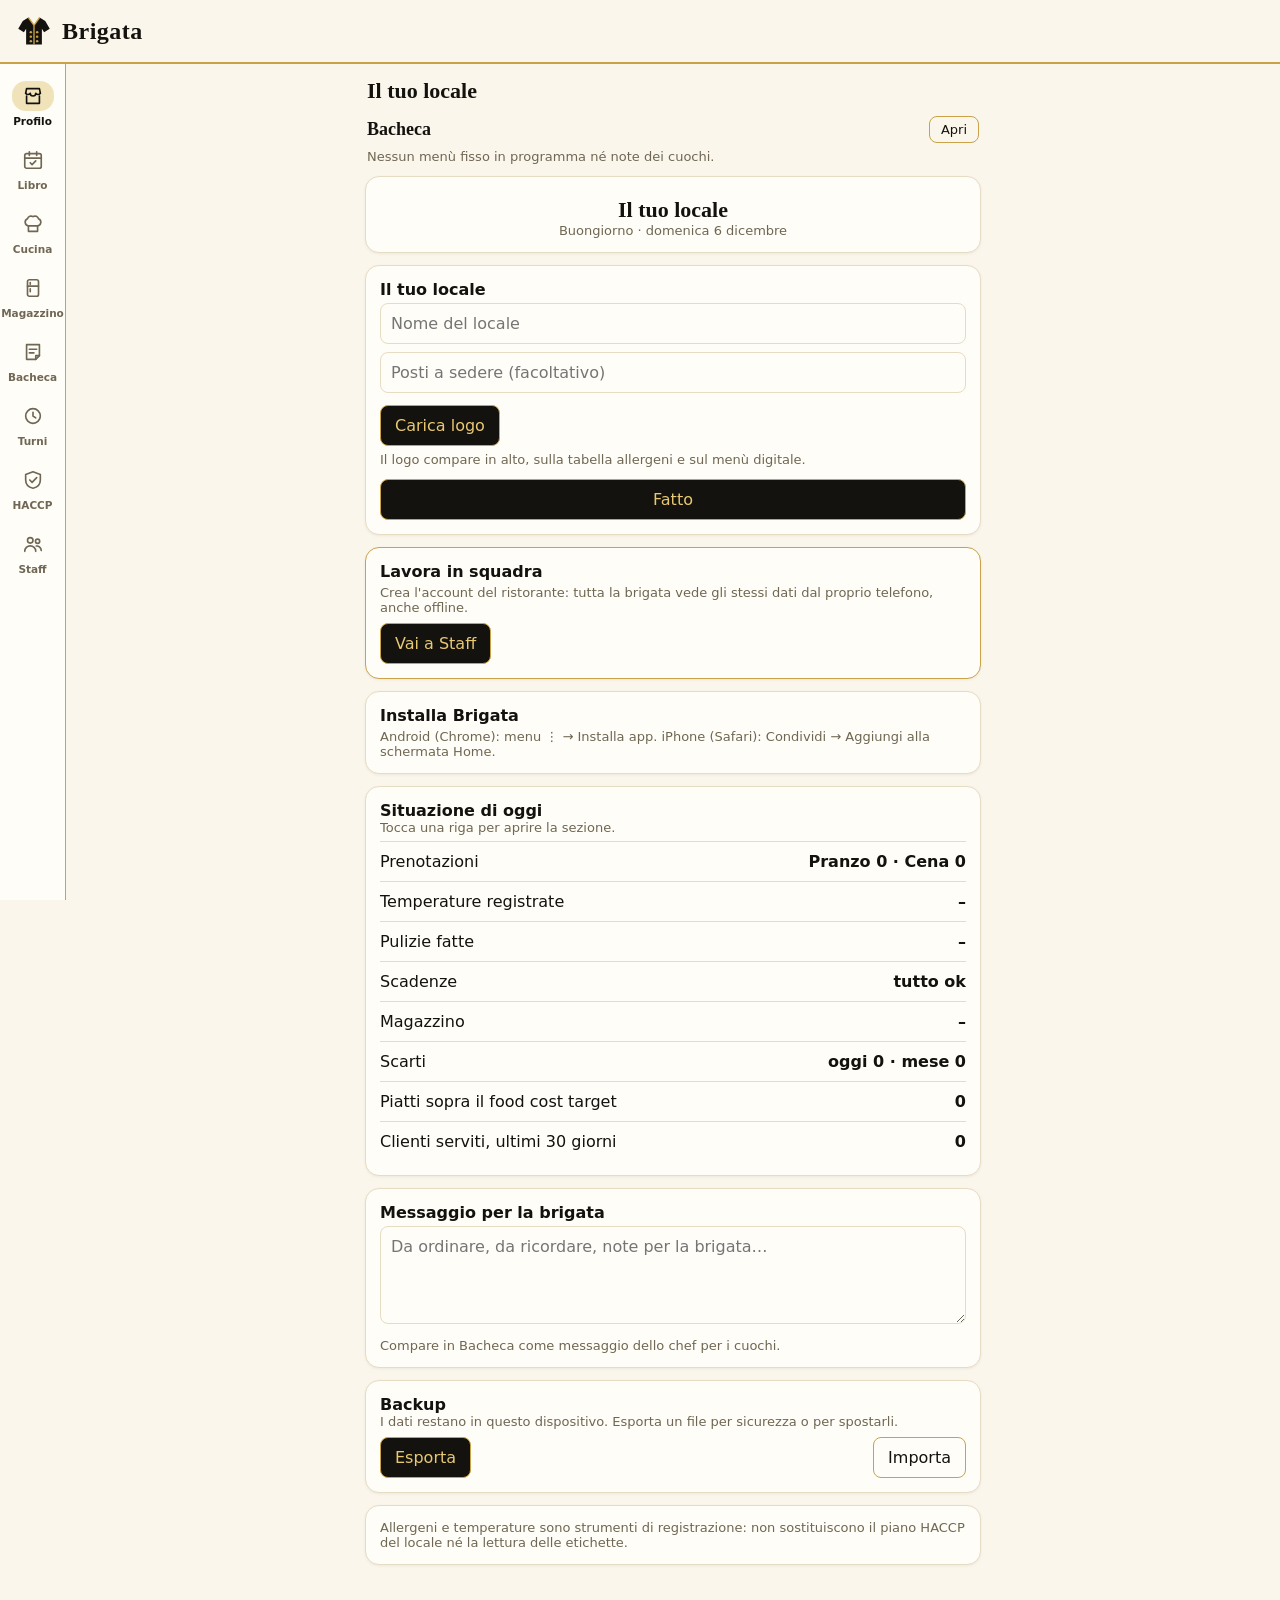
==== commit 2d511167: "Add files via upload" ====
--- a/index.html
+++ b/index.html
@@ -29,6 +29,7 @@
 <script src="libro.js"></script>
 <script src="profilo.js"></script>
 <script src="staff.js"></script>
+<script src="scanner.js"></script>
 <script src="app.js"></script>
 </body>
 </html>
--- a/app.css
+++ b/app.css
@@ -125,6 +125,12 @@
 .qr canvas{width:132px;height:132px;flex:none;border:1px solid var(--b);border-radius:8px;background:#fff;image-rendering:pixelated}
 .lnk{font-size:12px;word-break:break-all;color:var(--a)}
 
+.scv{position:relative;background:#000;border-radius:12px;overflow:hidden;aspect-ratio:4/3;max-height:42vh;width:100%}
+.scv video{width:100%;height:100%;object-fit:cover;display:block}
+.scl{position:absolute;left:12%;right:12%;top:50%;height:2px;background:var(--g);box-shadow:0 0 10px var(--g);animation:scl 1.6s ease-in-out infinite alternate}
+@keyframes scl{from{transform:translateY(-40px)}to{transform:translateY(40px)}}
+.scv #sct{position:absolute;right:8px;bottom:8px}
+#sc{width:min(96vw,560px)}
 .toast{position:fixed;left:50%;bottom:96px;transform:translateX(-50%);background:var(--p);color:var(--gold);padding:10px 16px;border-radius:10px;z-index:9;font-size:14px;max-width:86vw;text-align:center}
 
 @media print{
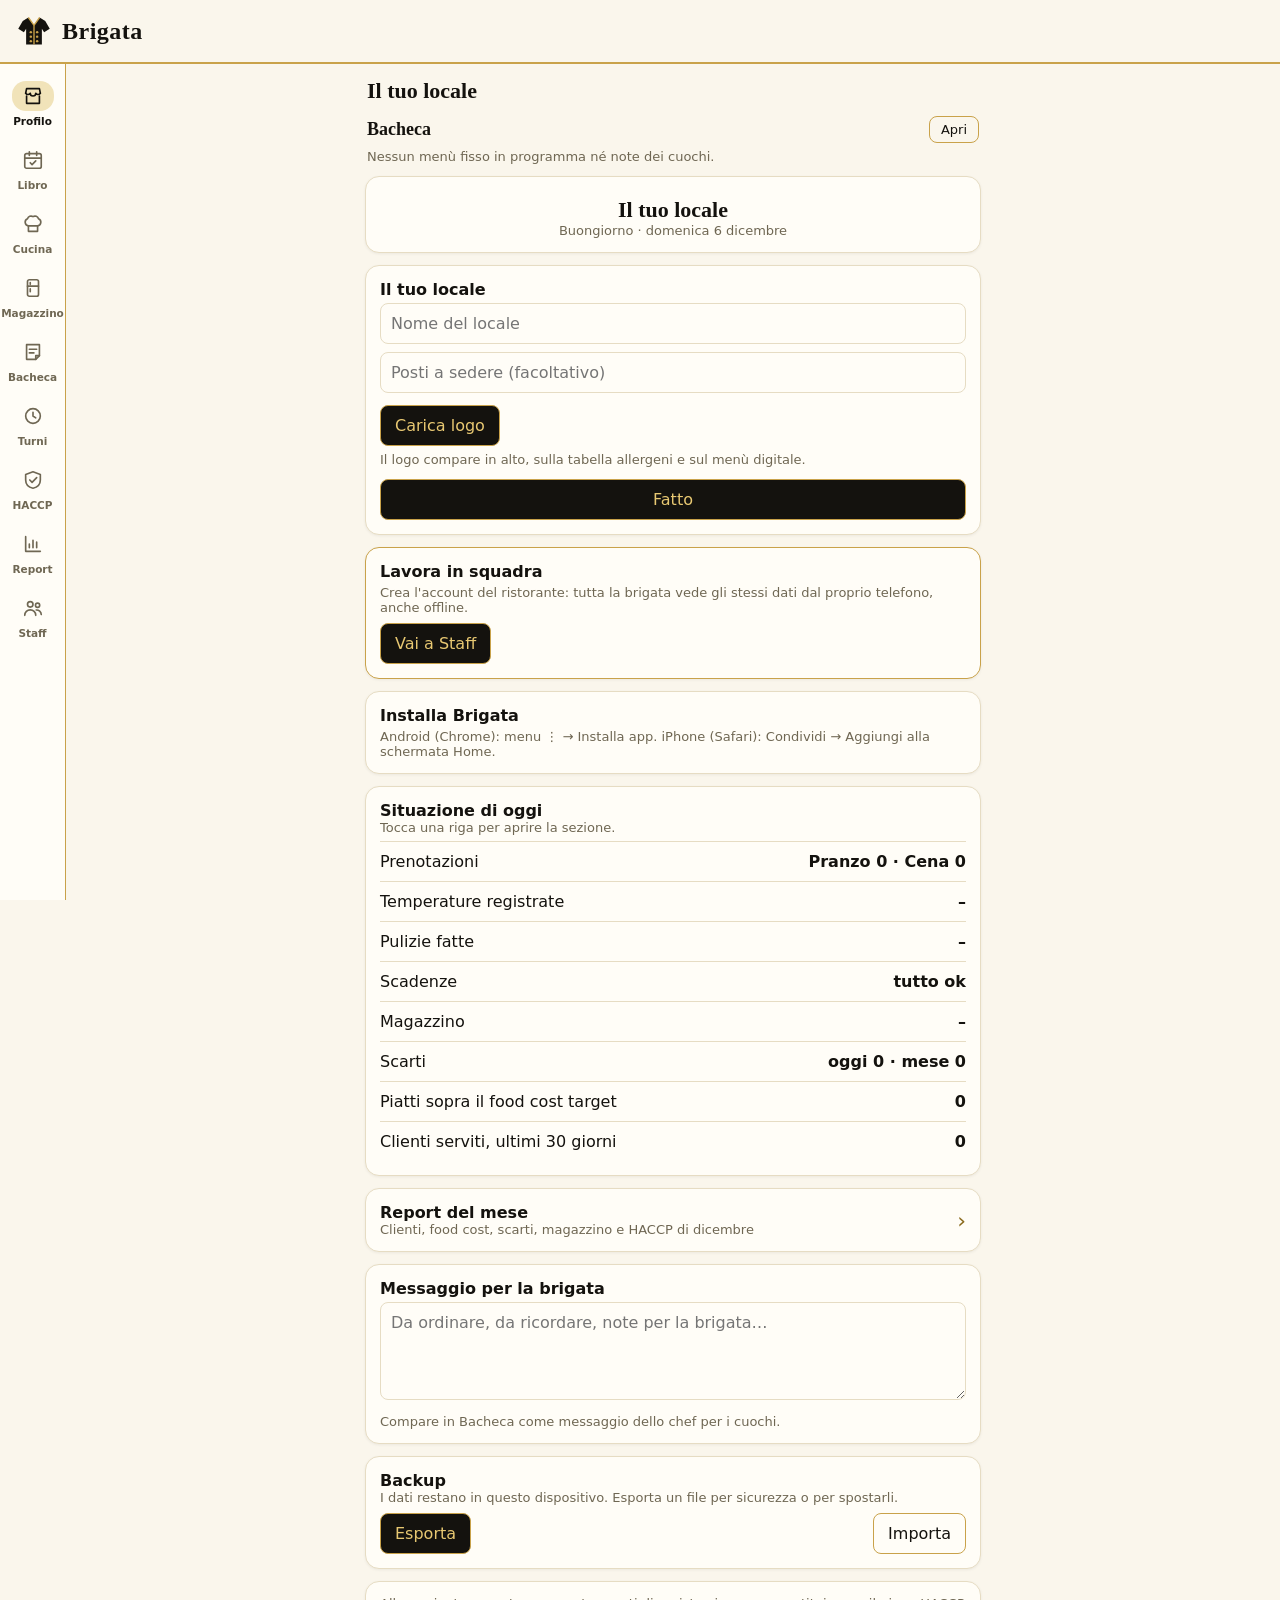
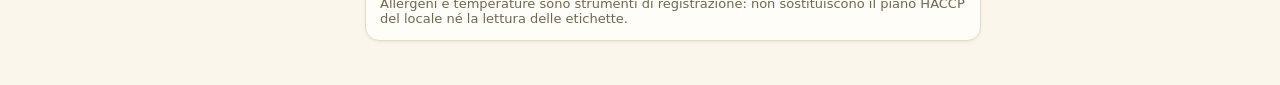
==== commit afe91a4c: "Add files via upload" ====
--- a/index.html
+++ b/index.html
@@ -30,6 +30,13 @@
 <script src="profilo.js"></script>
 <script src="staff.js"></script>
 <script src="scanner.js"></script>
+<script src="attestati.js"></script>
+<script src="preparazioni.js"></script>
+<script src="fornitori.js"></script>
+<script src="abbattimento.js"></script>
+<script src="manutenzioni.js"></script>
+<script src="inventario.js"></script>
+<script src="report.js"></script>
 <script src="app.js"></script>
 </body>
 </html>
